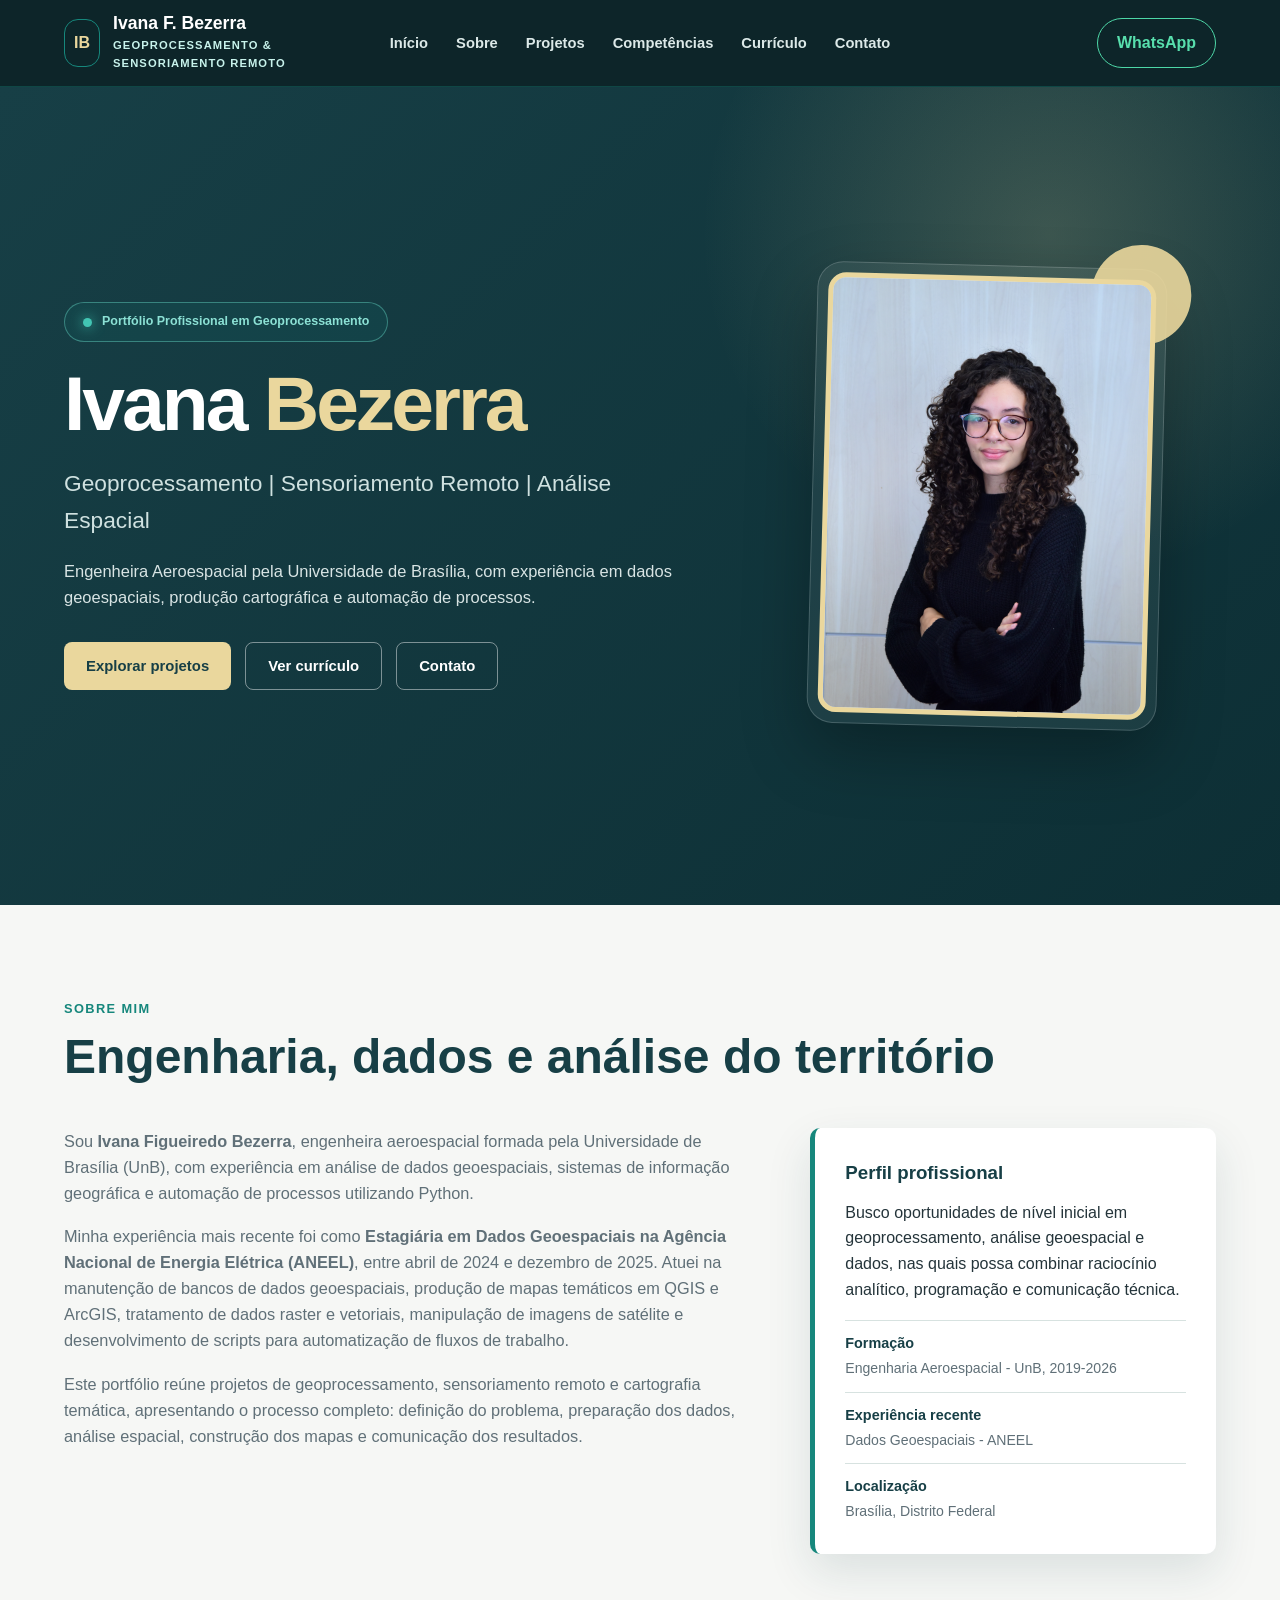
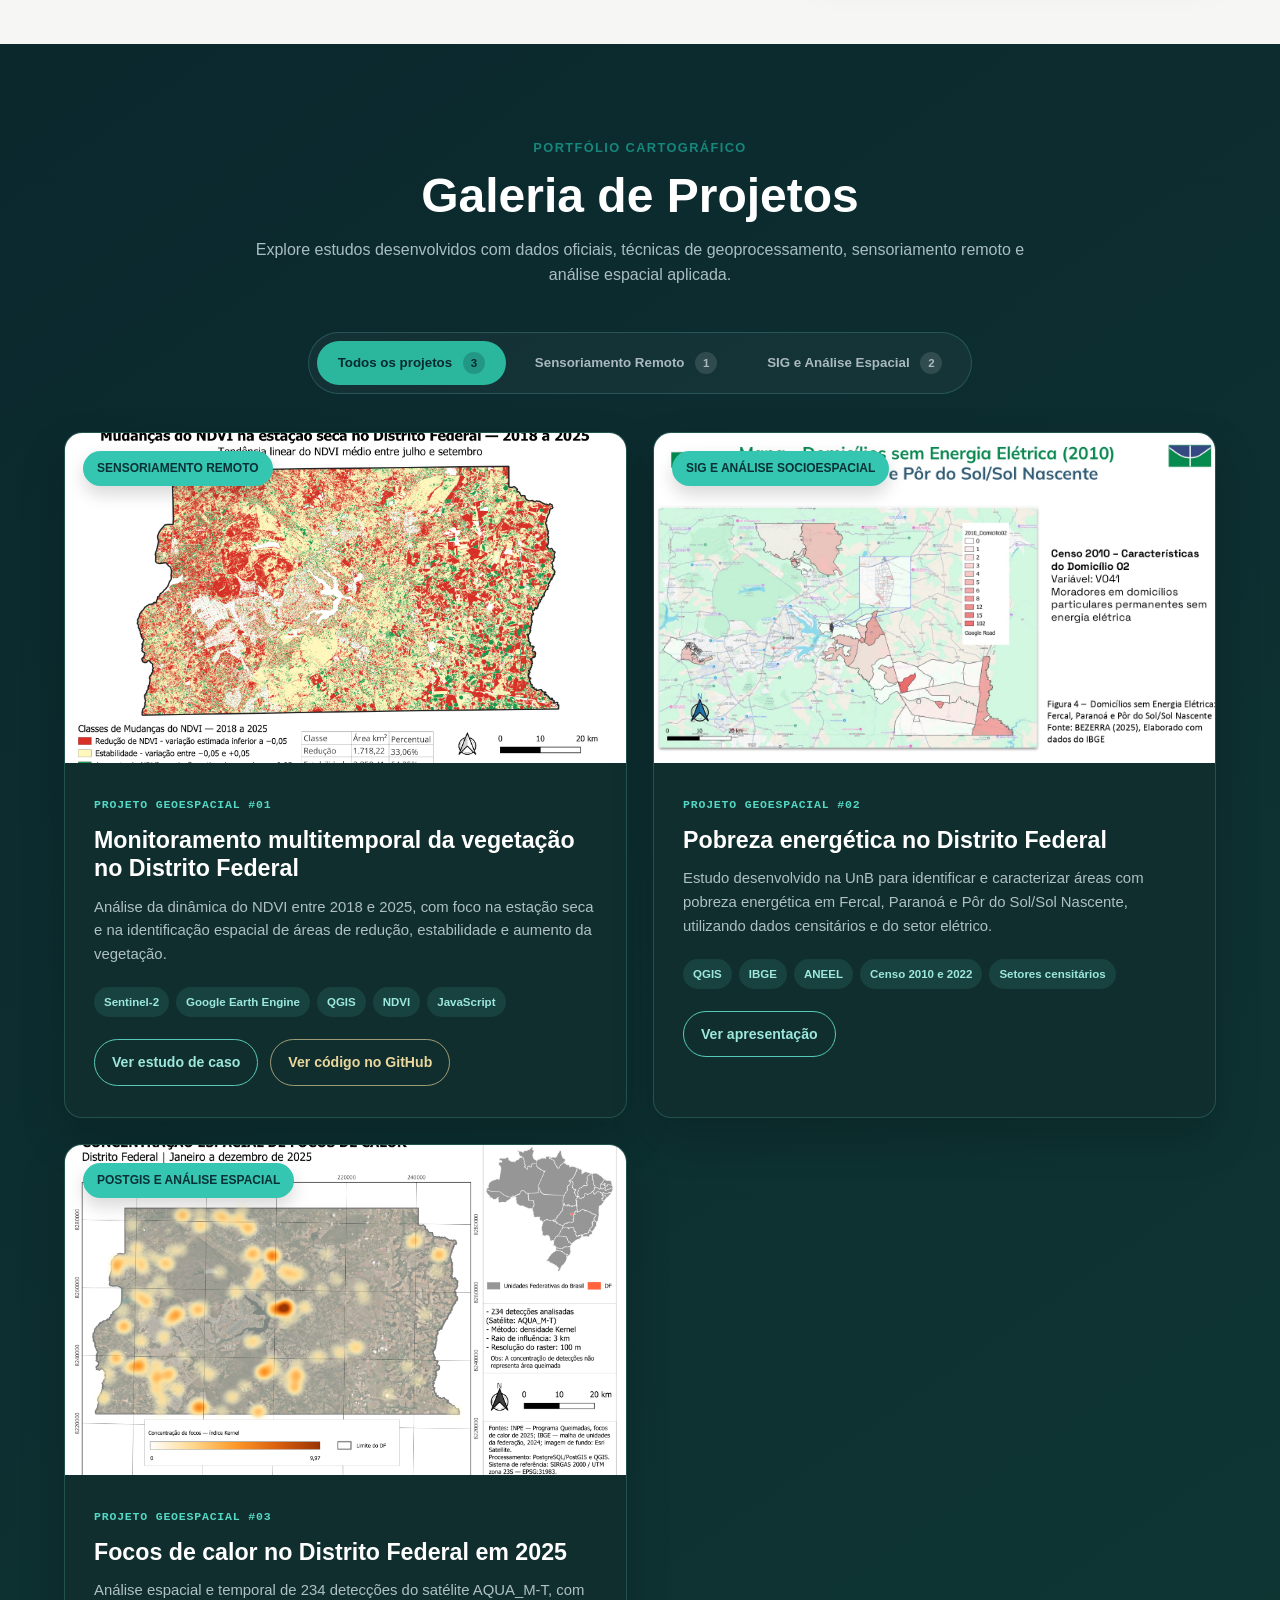
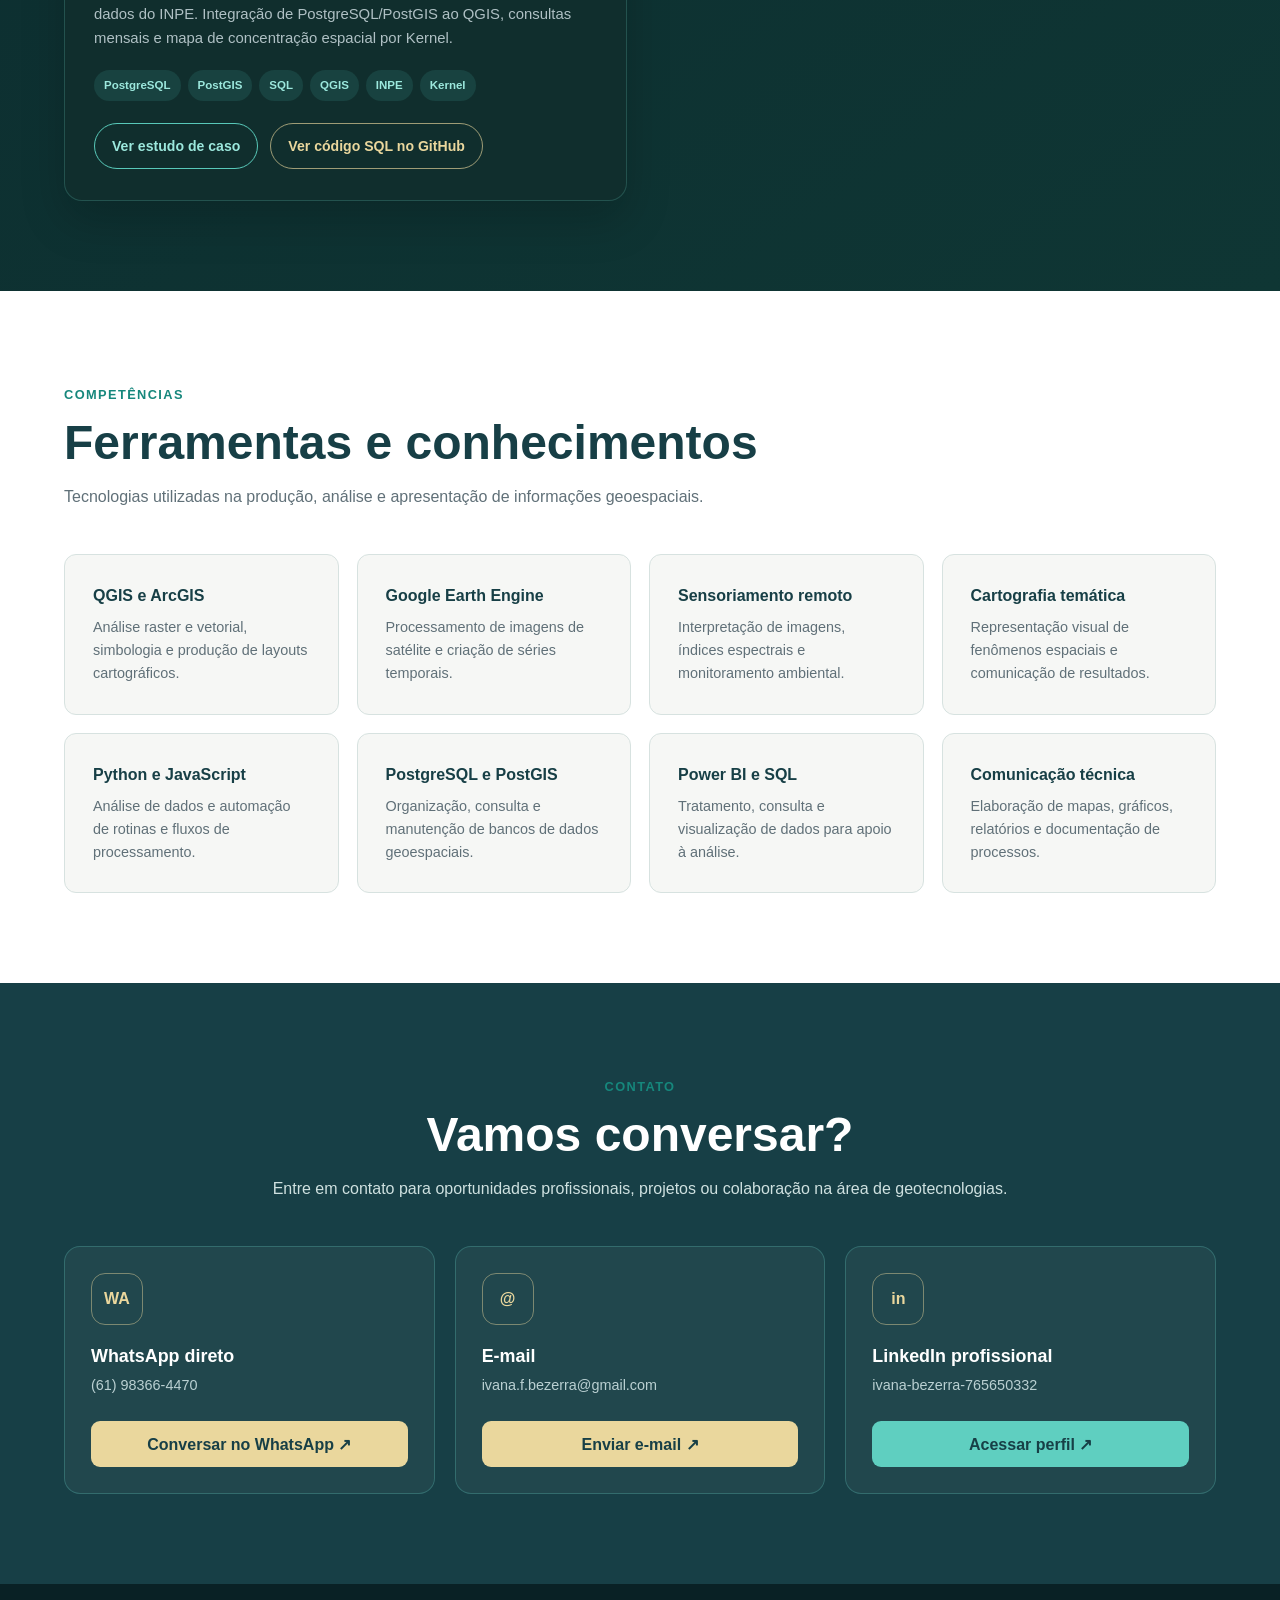
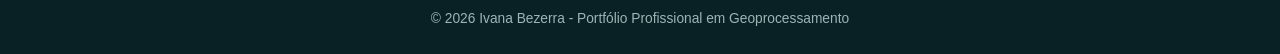
==== index.html @ 88eb93c3 "Add files via upload" ====
<!DOCTYPE html>
<html lang="pt-BR">
<head>
  <meta charset="UTF-8"><meta name="viewport" content="width=device-width, initial-scale=1.0">
  <title>Ivana Bezerra | Portfólio Profissional</title>
  <meta name="description" content="Portfólio profissional de Ivana Bezerra em geoprocessamento, sensoriamento remoto, cartografia temática e análise espacial.">
  <style>
    :root{--navy:#173f46;--dark:#0d2f35;--teal:#16877c;--mint:#dcefed;--sand:#ead79d;--bg:#f6f7f5;--white:#fff;--text:#24343a;--muted:#607078;--border:#d7e2e0;--shadow:0 18px 45px rgba(23,63,70,.12)}
    *{box-sizing:border-box;margin:0;padding:0}html{scroll-behavior:smooth}body{font-family:Arial,Helvetica,sans-serif;background:var(--bg);color:var(--text);line-height:1.6;overflow-x:hidden}a{color:inherit;text-decoration:none}.container{width:min(1180px,90%);margin:auto}
    header{position:sticky;top:0;z-index:1000;background:rgba(9,33,37,.98);border-bottom:1px solid rgba(22,135,124,.35)}nav{min-height:86px;display:grid;grid-template-columns:1fr auto 1fr;align-items:center;gap:28px}.brand{display:flex;align-items:center;gap:13px;color:#fff}.brand-mark{width:48px;height:48px;display:grid;place-content:center;border:1px solid var(--teal);border-radius:14px;color:var(--sand);font-weight:900}.brand strong{display:block;font-size:1.1rem;line-height:1.15}.brand small{display:block;margin-top:4px;color:#c8f3ec;font-size:.7rem;font-weight:800;letter-spacing:1.1px;text-transform:uppercase}.menu{display:flex;align-items:center;gap:28px;list-style:none;color:#dce9e8}.menu a{font-size:.92rem;font-weight:700}.menu a:hover{color:var(--sand)}.whatsapp-top{justify-self:end;display:inline-flex;align-items:center;gap:9px;padding:11px 19px;border:1px solid #4dd7a7;border-radius:999px;color:#58dfad;font-weight:800}.whatsapp-top:hover{background:#4dd7a7;color:#092125}
    .hero{min-height:650px;display:flex;align-items:center;background:radial-gradient(circle at 82% 18%,rgba(234,215,157,.2),transparent 28%),linear-gradient(135deg,var(--navy),var(--dark));color:#fff}.hero-grid{display:grid;grid-template-columns:1.15fr .85fr;align-items:center;gap:75px;padding:88px 0}.tag{display:inline-flex;align-items:center;gap:10px;margin-bottom:22px;padding:9px 18px;border:1px solid rgba(101,208,194,.45);border-radius:999px;background:rgba(22,135,124,.12);color:#8ce1d5;font-size:.78rem;font-weight:800}.tag:before{content:"";width:9px;height:9px;border-radius:50%;background:#42c5b3;box-shadow:0 0 13px #42c5b3}.hero h1{font-size:clamp(3rem,6vw,5.6rem);line-height:1.02;letter-spacing:-3px}.hero h1 span{color:var(--sand)}.hero h2{margin-top:23px;color:#cfe1e0;font-size:clamp(1.1rem,2vw,1.42rem);font-weight:400}.hero p{max-width:680px;margin-top:20px;color:#d8e4e4;font-size:1.03rem}.buttons{display:flex;flex-wrap:wrap;gap:14px;margin-top:31px}.button{display:inline-flex;align-items:center;justify-content:center;min-height:48px;padding:0 22px;border:0;border-radius:8px;background:var(--sand);color:var(--navy);font:800 .93rem Arial;cursor:pointer;transition:.2s}.button:hover{transform:translateY(-2px)}.button-outline{border:1px solid rgba(255,255,255,.45);background:transparent;color:#fff}.profile-wrap{position:relative;width:min(350px,100%);margin:auto;padding:10px;border:1px solid rgba(255,255,255,.18);border-radius:26px;background:rgba(255,255,255,.06);box-shadow:0 28px 65px rgba(0,0,0,.28);transform:rotate(1.5deg)}.profile-wrap:before{position:absolute;content:"";width:100px;height:100px;right:-25px;top:-25px;border-radius:50%;background:var(--sand);opacity:.9;z-index:-1}.profile-photo{display:block;width:100%;height:440px;object-fit:cover;object-position:center 30%;border:5px solid var(--sand);border-radius:18px;background:#dbe5e8}
    section{padding:90px 0}.section-head{margin-bottom:44px}.section-head>span{color:var(--teal);font-size:.8rem;font-weight:800;letter-spacing:1.4px;text-transform:uppercase}.section-head h2{margin-top:8px;color:var(--navy);font-size:clamp(2rem,4vw,3rem);line-height:1.15}.section-head p{max-width:780px;margin-top:14px;color:var(--muted)}.center{text-align:center}.center p{margin:14px auto 0}.about-grid{display:grid;grid-template-columns:1.25fr .75fr;gap:70px;align-items:start}.about-copy p{margin-bottom:17px;color:var(--muted);font-size:1.02rem}.highlight{padding:30px;border-left:5px solid var(--teal);border-radius:10px;background:#fff;box-shadow:var(--shadow)}.highlight h3{margin-bottom:12px;color:var(--navy)}.facts{margin-top:18px;display:grid;gap:11px}.fact{padding-top:11px;border-top:1px solid var(--border)}.fact strong{display:block;color:var(--navy);font-size:.9rem}.fact span{color:var(--muted);font-size:.88rem}
    .projects{background:linear-gradient(145deg,#0b282d,#0f3634);color:#fff}.projects .section-head h2{color:#fff}.projects .section-head p{color:#aabec2}.filters{display:flex;justify-content:center;flex-wrap:wrap;gap:8px;width:max-content;max-width:100%;margin:0 auto 38px;padding:8px;border:1px solid rgba(101,208,194,.22);border-radius:999px;background:rgba(255,255,255,.035)}.filter{padding:11px 21px;border:0;border-radius:999px;background:transparent;color:#aab9bf;font-weight:800;cursor:pointer}.filter span{display:inline-grid;place-content:center;min-width:22px;height:22px;margin-left:7px;border-radius:50%;background:rgba(255,255,255,.12);font-size:.72rem}.filter.active,.filter:hover{background:#2bb79e;color:#072a2e}.filter.active span{background:rgba(7,42,46,.22)}.gallery{display:grid;grid-template-columns:repeat(2,1fr);gap:26px}.project-card{overflow:hidden;border:1px solid rgba(101,208,194,.22);border-radius:18px;background:#102e2d;box-shadow:0 20px 45px rgba(0,0,0,.18);transition:.25s}.project-card:hover{transform:translateY(-6px);border-color:#58c9b9}.project-card.hidden{display:none}.project-image{position:relative;height:330px;display:flex;align-items:center;justify-content:center;overflow:hidden;background:#d8e9e4}.project-image img{width:100%;height:100%;display:block;object-fit:cover;object-position:center;transition:transform .4s ease}.project-card:hover .project-image img{transform:scale(1.03)}.category-badge{position:absolute;top:18px;left:18px;z-index:2;padding:8px 14px;border-radius:999px;background:#34c6b0;color:#083037;font-size:.75rem;font-weight:900;text-transform:uppercase;box-shadow:0 8px 18px rgba(0,0,0,.16)}.project-body{padding:27px 29px 31px}.project-label{color:#54d7c4;font:800 .72rem monospace;letter-spacing:.8px;text-transform:uppercase}.project-card h3{margin:10px 0 13px;color:#fff;font-size:1.45rem;line-height:1.23}.project-card p{color:#afc0c4;font-size:.93rem}.tech{display:flex;flex-wrap:wrap;gap:7px;margin:20px 0}.tech span{padding:6px 10px;border-radius:999px;background:rgba(85,211,192,.12);color:#9ce8dd;font-size:.72rem;font-weight:700}.project-actions{display:flex;flex-wrap:wrap;align-items:center;gap:12px;margin-top:22px}.project-button{display:inline-flex;align-items:center;justify-content:center;padding:11px 17px;border:1px solid #58c9b9;border-radius:999px;color:#9ce8dd;font-size:.88rem;font-weight:800;transition:.25s ease}.project-button:hover{color:#072a2e;background:#58c9b9;transform:translateY(-2px)}.project-button-secondary{color:var(--sand);border-color:rgba(234,215,157,.65)}.project-button-secondary:hover{color:#102e2d;background:var(--sand);border-color:var(--sand)}
    .skills{background:#fff}.skills-grid{display:grid;grid-template-columns:repeat(4,1fr);gap:18px}.skill{min-height:145px;padding:28px;border:1px solid var(--border);border-radius:12px;background:var(--bg);transition:.2s}.skill:hover{transform:translateY(-4px);border-color:#aad1cc;box-shadow:0 12px 25px rgba(23,63,70,.08)}.skill h3{margin-bottom:8px;color:var(--navy);font-size:1rem}.skill p{color:var(--muted);font-size:.9rem}
    .contact{background:var(--navy);color:#fff}.contact .section-head h2{color:#fff}.contact .section-head p{color:#cfe1e0}.contact-grid{display:grid;grid-template-columns:repeat(3,1fr);gap:20px}.contact-card{display:flex;flex-direction:column;min-height:235px;padding:26px;border:1px solid rgba(101,208,194,.27);border-radius:16px;background:rgba(255,255,255,.045)}.contact-icon{width:52px;height:52px;display:grid;place-content:center;margin-bottom:17px;border:1px solid rgba(234,215,157,.45);border-radius:14px;color:var(--sand);font-weight:900}.contact-card h3{font-size:1.12rem}.contact-value{margin:4px 0 24px;color:#bad0d2;font-size:.9rem;overflow-wrap:anywhere}.contact-button{margin-top:auto;display:flex;justify-content:center;align-items:center;min-height:46px;padding:0 15px;border-radius:9px;background:var(--sand);color:var(--navy);font-weight:800}.contact-button.linkedin{background:#5fcfc0}.contact-button:hover{filter:brightness(1.07)}footer{padding:24px 0;background:#092125;color:#9db4b6;text-align:center;font-size:.86rem}
    @media(max-width:950px){nav{grid-template-columns:1fr auto}.menu{display:none}.gallery,.contact-grid{grid-template-columns:1fr 1fr}.skills-grid{grid-template-columns:repeat(2,1fr)}}@media(max-width:800px){.hero-grid,.about-grid{grid-template-columns:1fr}.hero-grid{gap:45px}.profile-wrap{width:min(300px,82%)}.profile-photo{height:370px}.filters{width:100%;border-radius:18px}.gallery{grid-template-columns:1fr}.project-image{height:300px}}@media(max-width:560px){nav{min-height:76px}.brand-mark{display:none}.brand small{font-size:.62rem}.whatsapp-top{padding:9px 13px;font-size:.82rem}.hero h1{letter-spacing:-1.5px}.contact-grid,.skills-grid{grid-template-columns:1fr}.filters{align-items:stretch}.filter{width:100%}section{padding:70px 0}.project-image{height:240px}}
  </style>
</head>
<body>
  <header><nav class="container"><a class="brand" href="#inicio"><span class="brand-mark">IB</span><span><strong>Ivana F. Bezerra</strong><small>Geoprocessamento & Sensoriamento Remoto</small></span></a><ul class="menu"><li><a href="#inicio">Início</a></li><li><a href="#sobre">Sobre</a></li><li><a href="#projetos">Projetos</a></li><li><a href="#competencias">Competências</a></li><li><a href="curriculo-ivana-bezerra.pdf" target="_blank">Currículo</a></li><li><a href="#contato">Contato</a></li></ul><a class="whatsapp-top" href="https://wa.me/5561983664470" target="_blank" rel="noopener noreferrer">WhatsApp</a></nav></header>
  <main>
    <section class="hero" id="inicio"><div class="container hero-grid"><div><span class="tag">Portfólio Profissional em Geoprocessamento</span><h1>Ivana <span>Bezerra</span></h1><h2>Geoprocessamento | Sensoriamento Remoto | Análise Espacial</h2><p>Engenheira Aeroespacial pela Universidade de Brasília, com experiência em dados geoespaciais, produção cartográfica e automação de processos.</p><div class="buttons"><a class="button" href="#projetos">Explorar projetos</a><a class="button button-outline" href="curriculo-ivana-bezerra.pdf" target="_blank" rel="noopener noreferrer">Ver currículo</a><a class="button button-outline" href="#contato">Contato</a></div></div><div class="profile-wrap"><img class="profile-photo" src="foto-ivana.JPG" alt="Fotografia profissional de Ivana Bezerra"></div></div></section>
    <section id="sobre"><div class="container"><div class="section-head"><span>Sobre mim</span><h2>Engenharia, dados e análise do território</h2></div><div class="about-grid"><div class="about-copy"><p>Sou <strong>Ivana Figueiredo Bezerra</strong>, engenheira aeroespacial formada pela Universidade de Brasília (UnB), com experiência em análise de dados geoespaciais, sistemas de informação geográfica e automação de processos utilizando Python.</p><p>Minha experiência mais recente foi como <strong>Estagiária em Dados Geoespaciais na Agência Nacional de Energia Elétrica (ANEEL)</strong>, entre abril de 2024 e dezembro de 2025. Atuei na manutenção de bancos de dados geoespaciais, produção de mapas temáticos em QGIS e ArcGIS, tratamento de dados raster e vetoriais, manipulação de imagens de satélite e desenvolvimento de scripts para automatização de fluxos de trabalho.</p><p>Este portfólio reúne projetos de geoprocessamento, sensoriamento remoto e cartografia temática, apresentando o processo completo: definição do problema, preparação dos dados, análise espacial, construção dos mapas e comunicação dos resultados.</p></div><aside class="highlight"><h3>Perfil profissional</h3><p>Busco oportunidades de nível inicial em geoprocessamento, análise geoespacial e dados, nas quais possa combinar raciocínio analítico, programação e comunicação técnica.</p><div class="facts"><div class="fact"><strong>Formação</strong><span>Engenharia Aeroespacial - UnB, 2019-2026</span></div><div class="fact"><strong>Experiência recente</strong><span>Dados Geoespaciais - ANEEL</span></div><div class="fact"><strong>Localização</strong><span>Brasília, Distrito Federal</span></div></div></aside></div></div></section>
    <section class="projects" id="projetos"><div class="container"><div class="section-head center"><span>Portfólio cartográfico</span><h2>Galeria de Projetos</h2><p>Explore estudos desenvolvidos com dados oficiais, técnicas de geoprocessamento, sensoriamento remoto e análise espacial aplicada.</p></div><div class="filters" role="tablist" aria-label="Filtrar projetos por categoria"><button class="filter active" type="button" data-filter="todos">Todos os projetos <span>3</span></button><button class="filter" type="button" data-filter="sensoriamento">Sensoriamento Remoto <span>1</span></button><button class="filter" type="button" data-filter="sig">SIG e Análise Espacial <span>2</span></button></div><div class="gallery" id="projectGallery">
      <article class="project-card" data-category="sensoriamento"><div class="project-image"><span class="category-badge">Sensoriamento remoto</span><img src="capa-projeto-ndvi.png" alt="Mapa de mudanças do NDVI no Distrito Federal entre 2018 e 2025"></div><div class="project-body"><span class="project-label">Projeto geoespacial #01</span><h3>Monitoramento multitemporal da vegetação no Distrito Federal</h3><p>Análise da dinâmica do NDVI entre 2018 e 2025, com foco na estação seca e na identificação espacial de áreas de redução, estabilidade e aumento da vegetação.</p><div class="tech"><span>Sentinel-2</span><span>Google Earth Engine</span><span>QGIS</span><span>NDVI</span><span>JavaScript</span></div><div class="project-actions"><a class="project-button" href="estudo-ndvi-distrito-federal.pdf" target="_blank" rel="noopener noreferrer">Ver estudo de caso</a><a class="project-button project-button-secondary" href="https://github.com/ivanafbezerra-afk/monitoramento-ndvi-distrito-federal" target="_blank" rel="noopener noreferrer">Ver código no GitHub</a></div></div></article>
      <article class="project-card" data-category="sig"><div class="project-image"><span class="category-badge">SIG e análise socioespacial</span><img src="capa-pobreza-energetica.png" alt="Mapa do estudo de pobreza energética no Distrito Federal"></div><div class="project-body"><span class="project-label">Projeto geoespacial #02</span><h3>Pobreza energética no Distrito Federal</h3><p>Estudo desenvolvido na UnB para identificar e caracterizar áreas com pobreza energética em Fercal, Paranoá e Pôr do Sol/Sol Nascente, utilizando dados censitários e do setor elétrico.</p><div class="tech"><span>QGIS</span><span>IBGE</span><span>ANEEL</span><span>Censo 2010 e 2022</span><span>Setores censitários</span></div><div class="project-actions"><a class="project-button" href="estudo-pobreza-energetica.pdf" target="_blank" rel="noopener noreferrer">Ver apresentação</a></div></div></article>
      <article class="project-card" data-category="sig"><div class="project-image"><span class="category-badge">PostGIS e análise espacial</span><img src="capa-projeto-queimadas.png" alt="Mapa de concentração espacial dos focos de calor no Distrito Federal em 2025" loading="lazy"></div><div class="project-body"><span class="project-label">Projeto geoespacial #03</span><h3>Focos de calor no Distrito Federal em 2025</h3><p>Análise espacial e temporal de 234 detecções do satélite AQUA_M-T, com dados do INPE. Integração de PostgreSQL/PostGIS ao QGIS, consultas mensais e mapa de concentração espacial por Kernel.</p><div class="tech"><span>PostgreSQL</span><span>PostGIS</span><span>SQL</span><span>QGIS</span><span>INPE</span><span>Kernel</span></div><div class="project-actions"><a class="project-button" href="estudo-queimadas-distrito-federal.pdf" target="_blank" rel="noopener noreferrer">Ver estudo de caso</a><a class="project-button project-button-secondary" href="https://github.com/ivanafbezerra-afk/estudo-areas-queimadas-df-2025/blob/HEAD/scripts_queimadas_df_2025.sql" target="_blank" rel="noopener noreferrer">Ver código SQL no GitHub</a></div></div></article>
    </div></div></section>
    <section class="skills" id="competencias"><div class="container"><div class="section-head"><span>Competências</span><h2>Ferramentas e conhecimentos</h2><p>Tecnologias utilizadas na produção, análise e apresentação de informações geoespaciais.</p></div><div class="skills-grid"><article class="skill"><h3>QGIS e ArcGIS</h3><p>Análise raster e vetorial, simbologia e produção de layouts cartográficos.</p></article><article class="skill"><h3>Google Earth Engine</h3><p>Processamento de imagens de satélite e criação de séries temporais.</p></article><article class="skill"><h3>Sensoriamento remoto</h3><p>Interpretação de imagens, índices espectrais e monitoramento ambiental.</p></article><article class="skill"><h3>Cartografia temática</h3><p>Representação visual de fenômenos espaciais e comunicação de resultados.</p></article><article class="skill"><h3>Python e JavaScript</h3><p>Análise de dados e automação de rotinas e fluxos de processamento.</p></article><article class="skill"><h3>PostgreSQL e PostGIS</h3><p>Organização, consulta e manutenção de bancos de dados geoespaciais.</p></article><article class="skill"><h3>Power BI e SQL</h3><p>Tratamento, consulta e visualização de dados para apoio à análise.</p></article><article class="skill"><h3>Comunicação técnica</h3><p>Elaboração de mapas, gráficos, relatórios e documentação de processos.</p></article></div></div></section>
    <section class="contact" id="contato"><div class="container"><div class="section-head center"><span>Contato</span><h2>Vamos conversar?</h2><p>Entre em contato para oportunidades profissionais, projetos ou colaboração na área de geotecnologias.</p></div><div class="contact-grid"><article class="contact-card"><span class="contact-icon">WA</span><h3>WhatsApp direto</h3><p class="contact-value">(61) 98366-4470</p><a class="contact-button" href="https://wa.me/5561983664470" target="_blank" rel="noopener noreferrer">Conversar no WhatsApp ↗</a></article><article class="contact-card"><span class="contact-icon">@</span><h3>E-mail</h3><p class="contact-value">ivana.f.bezerra@gmail.com</p><a class="contact-button" href="mailto:ivana.f.bezerra@gmail.com">Enviar e-mail ↗</a></article><article class="contact-card"><span class="contact-icon">in</span><h3>LinkedIn profissional</h3><p class="contact-value">ivana-bezerra-765650332</p><a class="contact-button linkedin" href="https://www.linkedin.com/in/ivana-bezerra-765650332" target="_blank" rel="noopener noreferrer">Acessar perfil ↗</a></article></div></div></section>
  </main>
  <footer><div class="container">© 2026 Ivana Bezerra - Portfólio Profissional em Geoprocessamento</div></footer>
  <script>const filters=[...document.querySelectorAll('.filter')];const cards=[...document.querySelectorAll('.project-card')];filters.forEach(button=>button.addEventListener('click',()=>{const selected=button.dataset.filter;filters.forEach(item=>item.classList.toggle('active',item===button));cards.forEach(card=>card.classList.toggle('hidden',selected!=='todos'&&card.dataset.category!==selected));}));</script>
</body>
</html>
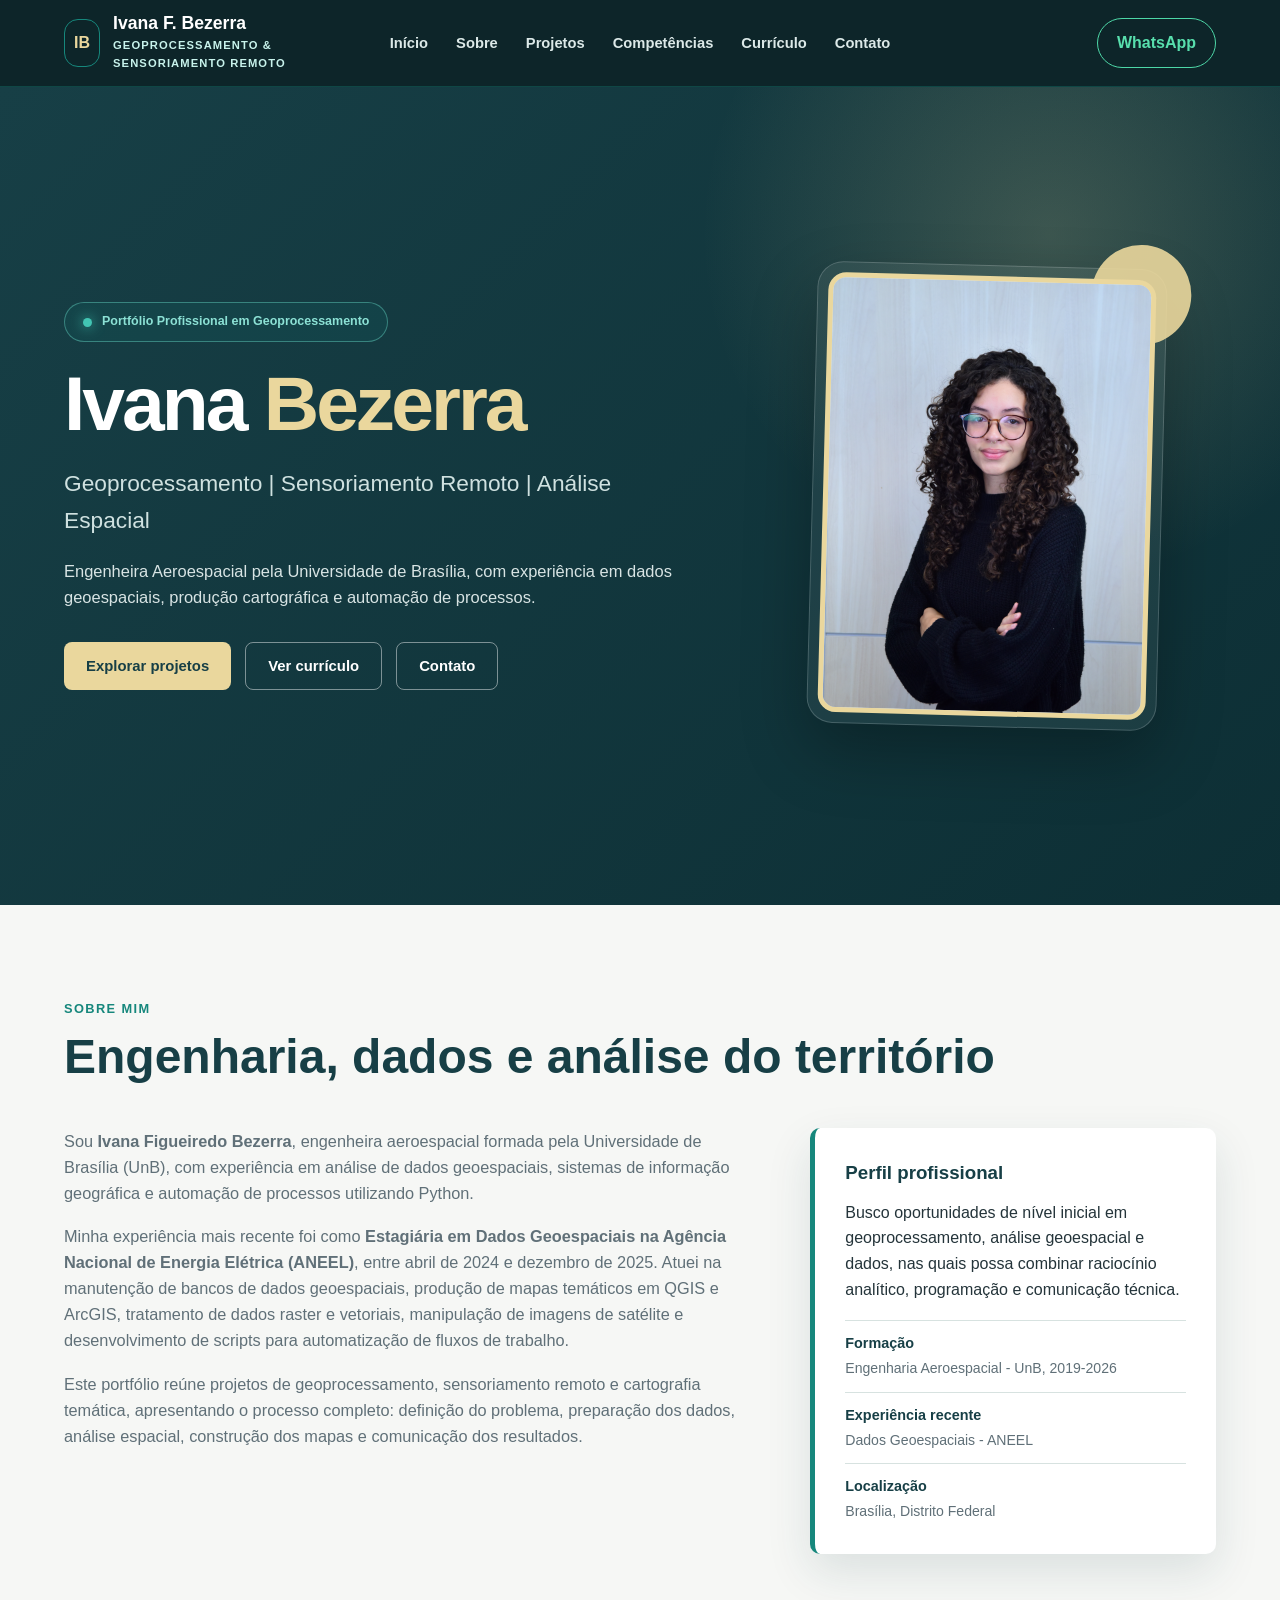
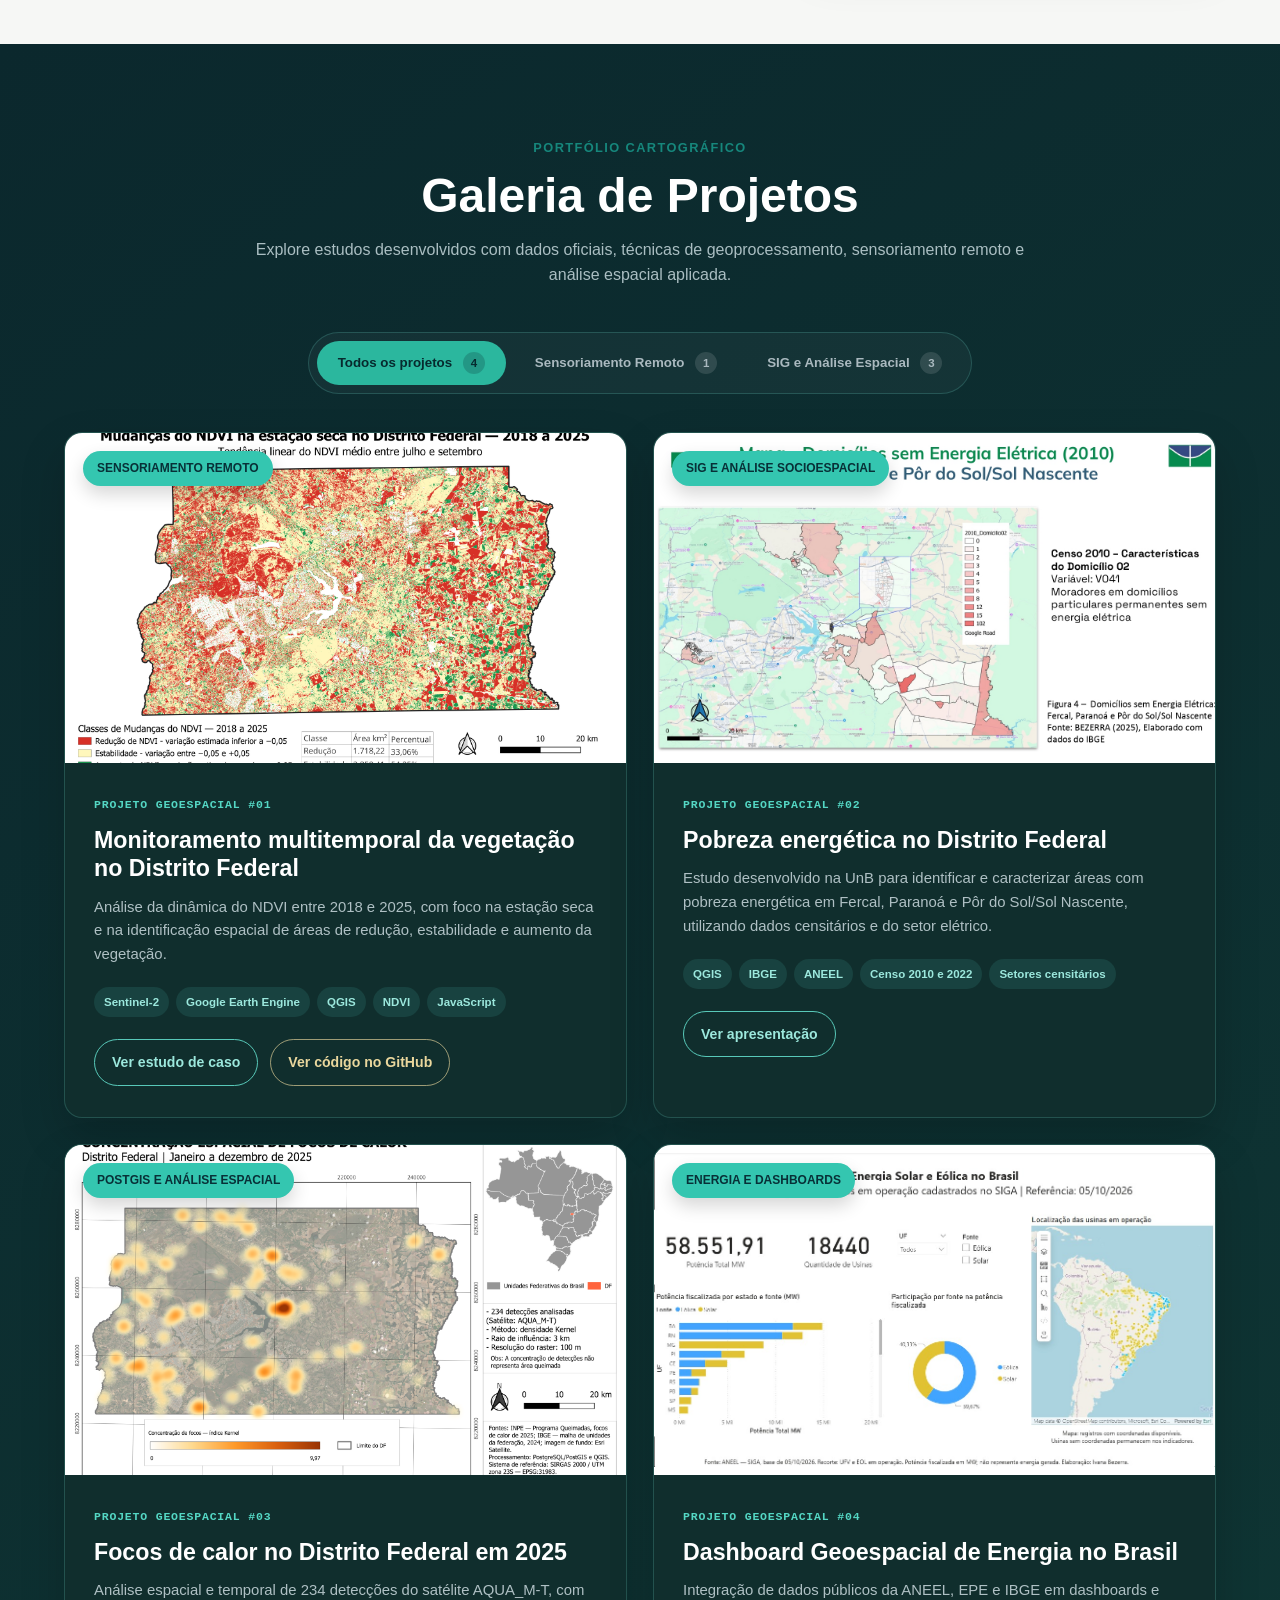
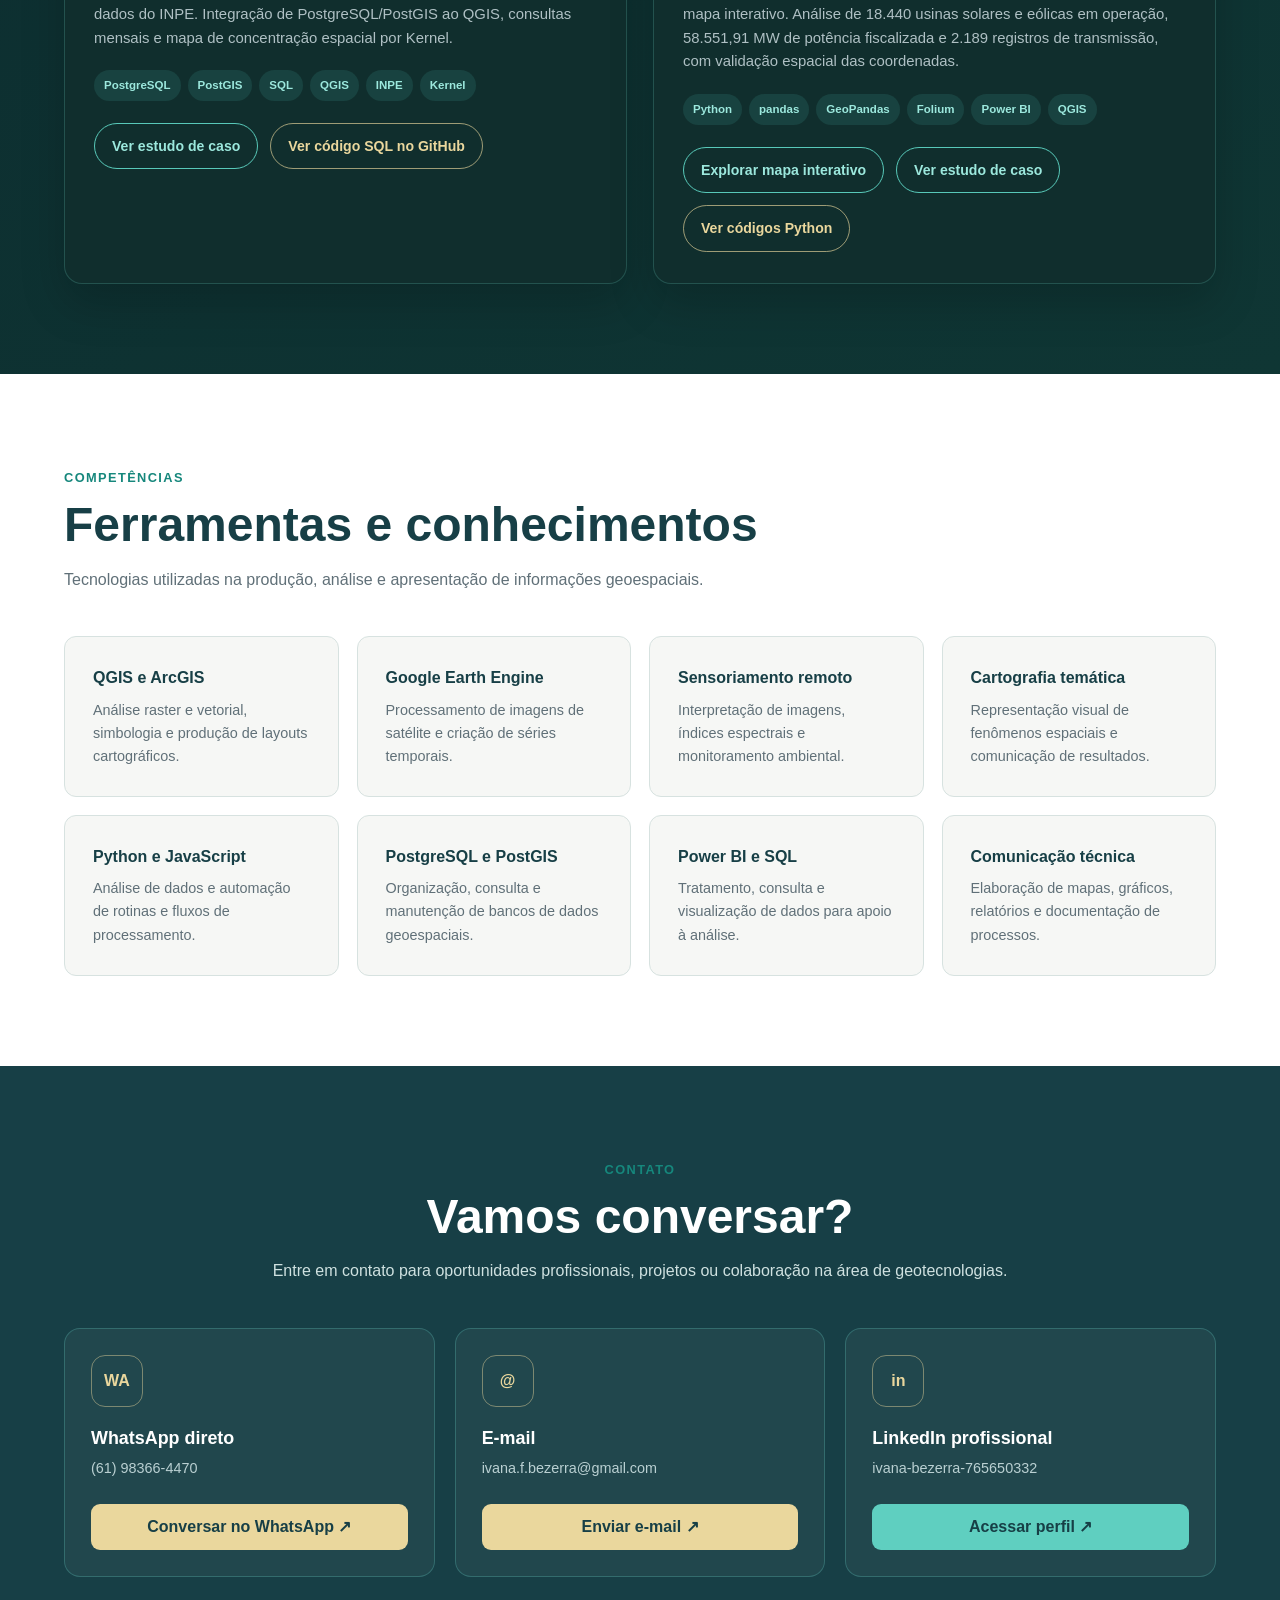
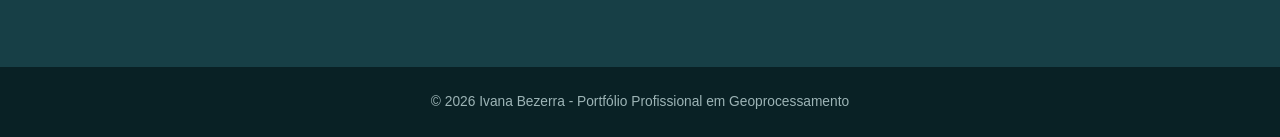
==== commit 2f4243d0: "Add files via upload" ====
--- a/index.html
+++ b/index.html
@@ -21,10 +21,11 @@
   <main>
     <section class="hero" id="inicio"><div class="container hero-grid"><div><span class="tag">Portfólio Profissional em Geoprocessamento</span><h1>Ivana <span>Bezerra</span></h1><h2>Geoprocessamento | Sensoriamento Remoto | Análise Espacial</h2><p>Engenheira Aeroespacial pela Universidade de Brasília, com experiência em dados geoespaciais, produção cartográfica e automação de processos.</p><div class="buttons"><a class="button" href="#projetos">Explorar projetos</a><a class="button button-outline" href="curriculo-ivana-bezerra.pdf" target="_blank" rel="noopener noreferrer">Ver currículo</a><a class="button button-outline" href="#contato">Contato</a></div></div><div class="profile-wrap"><img class="profile-photo" src="foto-ivana.JPG" alt="Fotografia profissional de Ivana Bezerra"></div></div></section>
     <section id="sobre"><div class="container"><div class="section-head"><span>Sobre mim</span><h2>Engenharia, dados e análise do território</h2></div><div class="about-grid"><div class="about-copy"><p>Sou <strong>Ivana Figueiredo Bezerra</strong>, engenheira aeroespacial formada pela Universidade de Brasília (UnB), com experiência em análise de dados geoespaciais, sistemas de informação geográfica e automação de processos utilizando Python.</p><p>Minha experiência mais recente foi como <strong>Estagiária em Dados Geoespaciais na Agência Nacional de Energia Elétrica (ANEEL)</strong>, entre abril de 2024 e dezembro de 2025. Atuei na manutenção de bancos de dados geoespaciais, produção de mapas temáticos em QGIS e ArcGIS, tratamento de dados raster e vetoriais, manipulação de imagens de satélite e desenvolvimento de scripts para automatização de fluxos de trabalho.</p><p>Este portfólio reúne projetos de geoprocessamento, sensoriamento remoto e cartografia temática, apresentando o processo completo: definição do problema, preparação dos dados, análise espacial, construção dos mapas e comunicação dos resultados.</p></div><aside class="highlight"><h3>Perfil profissional</h3><p>Busco oportunidades de nível inicial em geoprocessamento, análise geoespacial e dados, nas quais possa combinar raciocínio analítico, programação e comunicação técnica.</p><div class="facts"><div class="fact"><strong>Formação</strong><span>Engenharia Aeroespacial - UnB, 2019-2026</span></div><div class="fact"><strong>Experiência recente</strong><span>Dados Geoespaciais - ANEEL</span></div><div class="fact"><strong>Localização</strong><span>Brasília, Distrito Federal</span></div></div></aside></div></div></section>
-    <section class="projects" id="projetos"><div class="container"><div class="section-head center"><span>Portfólio cartográfico</span><h2>Galeria de Projetos</h2><p>Explore estudos desenvolvidos com dados oficiais, técnicas de geoprocessamento, sensoriamento remoto e análise espacial aplicada.</p></div><div class="filters" role="tablist" aria-label="Filtrar projetos por categoria"><button class="filter active" type="button" data-filter="todos">Todos os projetos <span>3</span></button><button class="filter" type="button" data-filter="sensoriamento">Sensoriamento Remoto <span>1</span></button><button class="filter" type="button" data-filter="sig">SIG e Análise Espacial <span>2</span></button></div><div class="gallery" id="projectGallery">
+    <section class="projects" id="projetos"><div class="container"><div class="section-head center"><span>Portfólio cartográfico</span><h2>Galeria de Projetos</h2><p>Explore estudos desenvolvidos com dados oficiais, técnicas de geoprocessamento, sensoriamento remoto e análise espacial aplicada.</p></div><div class="filters" role="tablist" aria-label="Filtrar projetos por categoria"><button class="filter active" type="button" data-filter="todos">Todos os projetos <span>4</span></button><button class="filter" type="button" data-filter="sensoriamento">Sensoriamento Remoto <span>1</span></button><button class="filter" type="button" data-filter="sig">SIG e Análise Espacial <span>3</span></button></div><div class="gallery" id="projectGallery">
       <article class="project-card" data-category="sensoriamento"><div class="project-image"><span class="category-badge">Sensoriamento remoto</span><img src="capa-projeto-ndvi.png" alt="Mapa de mudanças do NDVI no Distrito Federal entre 2018 e 2025"></div><div class="project-body"><span class="project-label">Projeto geoespacial #01</span><h3>Monitoramento multitemporal da vegetação no Distrito Federal</h3><p>Análise da dinâmica do NDVI entre 2018 e 2025, com foco na estação seca e na identificação espacial de áreas de redução, estabilidade e aumento da vegetação.</p><div class="tech"><span>Sentinel-2</span><span>Google Earth Engine</span><span>QGIS</span><span>NDVI</span><span>JavaScript</span></div><div class="project-actions"><a class="project-button" href="estudo-ndvi-distrito-federal.pdf" target="_blank" rel="noopener noreferrer">Ver estudo de caso</a><a class="project-button project-button-secondary" href="https://github.com/ivanafbezerra-afk/monitoramento-ndvi-distrito-federal" target="_blank" rel="noopener noreferrer">Ver código no GitHub</a></div></div></article>
       <article class="project-card" data-category="sig"><div class="project-image"><span class="category-badge">SIG e análise socioespacial</span><img src="capa-pobreza-energetica.png" alt="Mapa do estudo de pobreza energética no Distrito Federal"></div><div class="project-body"><span class="project-label">Projeto geoespacial #02</span><h3>Pobreza energética no Distrito Federal</h3><p>Estudo desenvolvido na UnB para identificar e caracterizar áreas com pobreza energética em Fercal, Paranoá e Pôr do Sol/Sol Nascente, utilizando dados censitários e do setor elétrico.</p><div class="tech"><span>QGIS</span><span>IBGE</span><span>ANEEL</span><span>Censo 2010 e 2022</span><span>Setores censitários</span></div><div class="project-actions"><a class="project-button" href="estudo-pobreza-energetica.pdf" target="_blank" rel="noopener noreferrer">Ver apresentação</a></div></div></article>
       <article class="project-card" data-category="sig"><div class="project-image"><span class="category-badge">PostGIS e análise espacial</span><img src="capa-projeto-queimadas.png" alt="Mapa de concentração espacial dos focos de calor no Distrito Federal em 2025" loading="lazy"></div><div class="project-body"><span class="project-label">Projeto geoespacial #03</span><h3>Focos de calor no Distrito Federal em 2025</h3><p>Análise espacial e temporal de 234 detecções do satélite AQUA_M-T, com dados do INPE. Integração de PostgreSQL/PostGIS ao QGIS, consultas mensais e mapa de concentração espacial por Kernel.</p><div class="tech"><span>PostgreSQL</span><span>PostGIS</span><span>SQL</span><span>QGIS</span><span>INPE</span><span>Kernel</span></div><div class="project-actions"><a class="project-button" href="estudo-queimadas-distrito-federal.pdf" target="_blank" rel="noopener noreferrer">Ver estudo de caso</a><a class="project-button project-button-secondary" href="https://github.com/ivanafbezerra-afk/estudo-areas-queimadas-df-2025/blob/HEAD/scripts_queimadas_df_2025.sql" target="_blank" rel="noopener noreferrer">Ver código SQL no GitHub</a></div></div></article>
+      <article class="project-card" data-category="sig"><div class="project-image" style="background:#fff"><span class="category-badge">Energia e dashboards</span><img src="capa-energia-brasil.png" alt="Dashboard de usinas solares e eólicas no Brasil, com indicadores de potência e mapa" loading="lazy" style="object-fit:contain"></div><div class="project-body"><span class="project-label">Projeto geoespacial #04</span><h3>Dashboard Geoespacial de Energia no Brasil</h3><p>Integração de dados públicos da ANEEL, EPE e IBGE em dashboards e mapa interativo. Análise de 18.440 usinas solares e eólicas em operação, 58.551,91 MW de potência fiscalizada e 2.189 registros de transmissão, com validação espacial das coordenadas.</p><div class="tech"><span>Python</span><span>pandas</span><span>GeoPandas</span><span>Folium</span><span>Power BI</span><span>QGIS</span></div><div class="project-actions"><a class="project-button" href="https://ivanafbezerra-afk.github.io/dashboard-energia-brasil/" target="_blank" rel="noopener noreferrer">Explorar mapa interativo</a><a class="project-button" href="estudo-energia-brasil.pdf" target="_blank" rel="noopener noreferrer">Ver estudo de caso</a><a class="project-button project-button-secondary" href="https://github.com/ivanafbezerra-afk/dashboard-energia-brasil/tree/main/scripts" target="_blank" rel="noopener noreferrer">Ver códigos Python</a></div></div></article>
     </div></div></section>
     <section class="skills" id="competencias"><div class="container"><div class="section-head"><span>Competências</span><h2>Ferramentas e conhecimentos</h2><p>Tecnologias utilizadas na produção, análise e apresentação de informações geoespaciais.</p></div><div class="skills-grid"><article class="skill"><h3>QGIS e ArcGIS</h3><p>Análise raster e vetorial, simbologia e produção de layouts cartográficos.</p></article><article class="skill"><h3>Google Earth Engine</h3><p>Processamento de imagens de satélite e criação de séries temporais.</p></article><article class="skill"><h3>Sensoriamento remoto</h3><p>Interpretação de imagens, índices espectrais e monitoramento ambiental.</p></article><article class="skill"><h3>Cartografia temática</h3><p>Representação visual de fenômenos espaciais e comunicação de resultados.</p></article><article class="skill"><h3>Python e JavaScript</h3><p>Análise de dados e automação de rotinas e fluxos de processamento.</p></article><article class="skill"><h3>PostgreSQL e PostGIS</h3><p>Organização, consulta e manutenção de bancos de dados geoespaciais.</p></article><article class="skill"><h3>Power BI e SQL</h3><p>Tratamento, consulta e visualização de dados para apoio à análise.</p></article><article class="skill"><h3>Comunicação técnica</h3><p>Elaboração de mapas, gráficos, relatórios e documentação de processos.</p></article></div></div></section>
     <section class="contact" id="contato"><div class="container"><div class="section-head center"><span>Contato</span><h2>Vamos conversar?</h2><p>Entre em contato para oportunidades profissionais, projetos ou colaboração na área de geotecnologias.</p></div><div class="contact-grid"><article class="contact-card"><span class="contact-icon">WA</span><h3>WhatsApp direto</h3><p class="contact-value">(61) 98366-4470</p><a class="contact-button" href="https://wa.me/5561983664470" target="_blank" rel="noopener noreferrer">Conversar no WhatsApp ↗</a></article><article class="contact-card"><span class="contact-icon">@</span><h3>E-mail</h3><p class="contact-value">ivana.f.bezerra@gmail.com</p><a class="contact-button" href="mailto:ivana.f.bezerra@gmail.com">Enviar e-mail ↗</a></article><article class="contact-card"><span class="contact-icon">in</span><h3>LinkedIn profissional</h3><p class="contact-value">ivana-bezerra-765650332</p><a class="contact-button linkedin" href="https://www.linkedin.com/in/ivana-bezerra-765650332" target="_blank" rel="noopener noreferrer">Acessar perfil ↗</a></article></div></div></section>
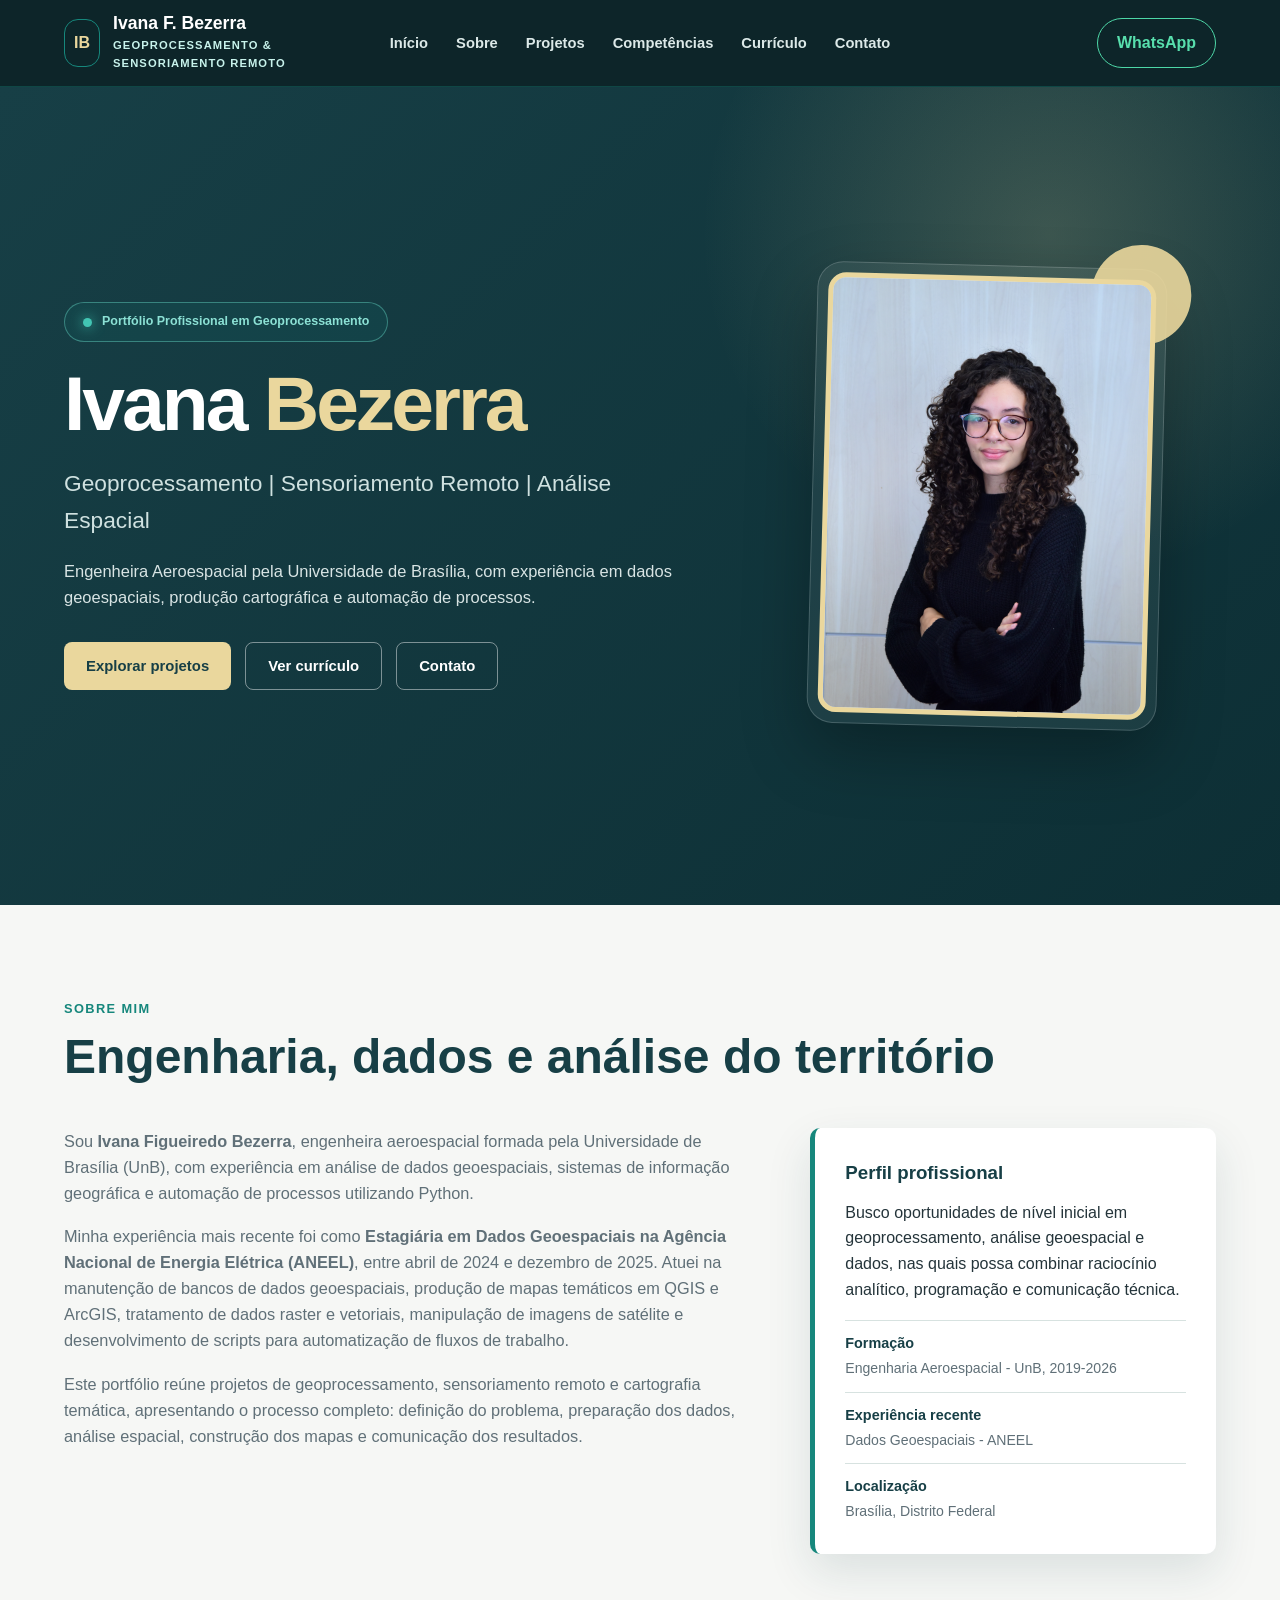
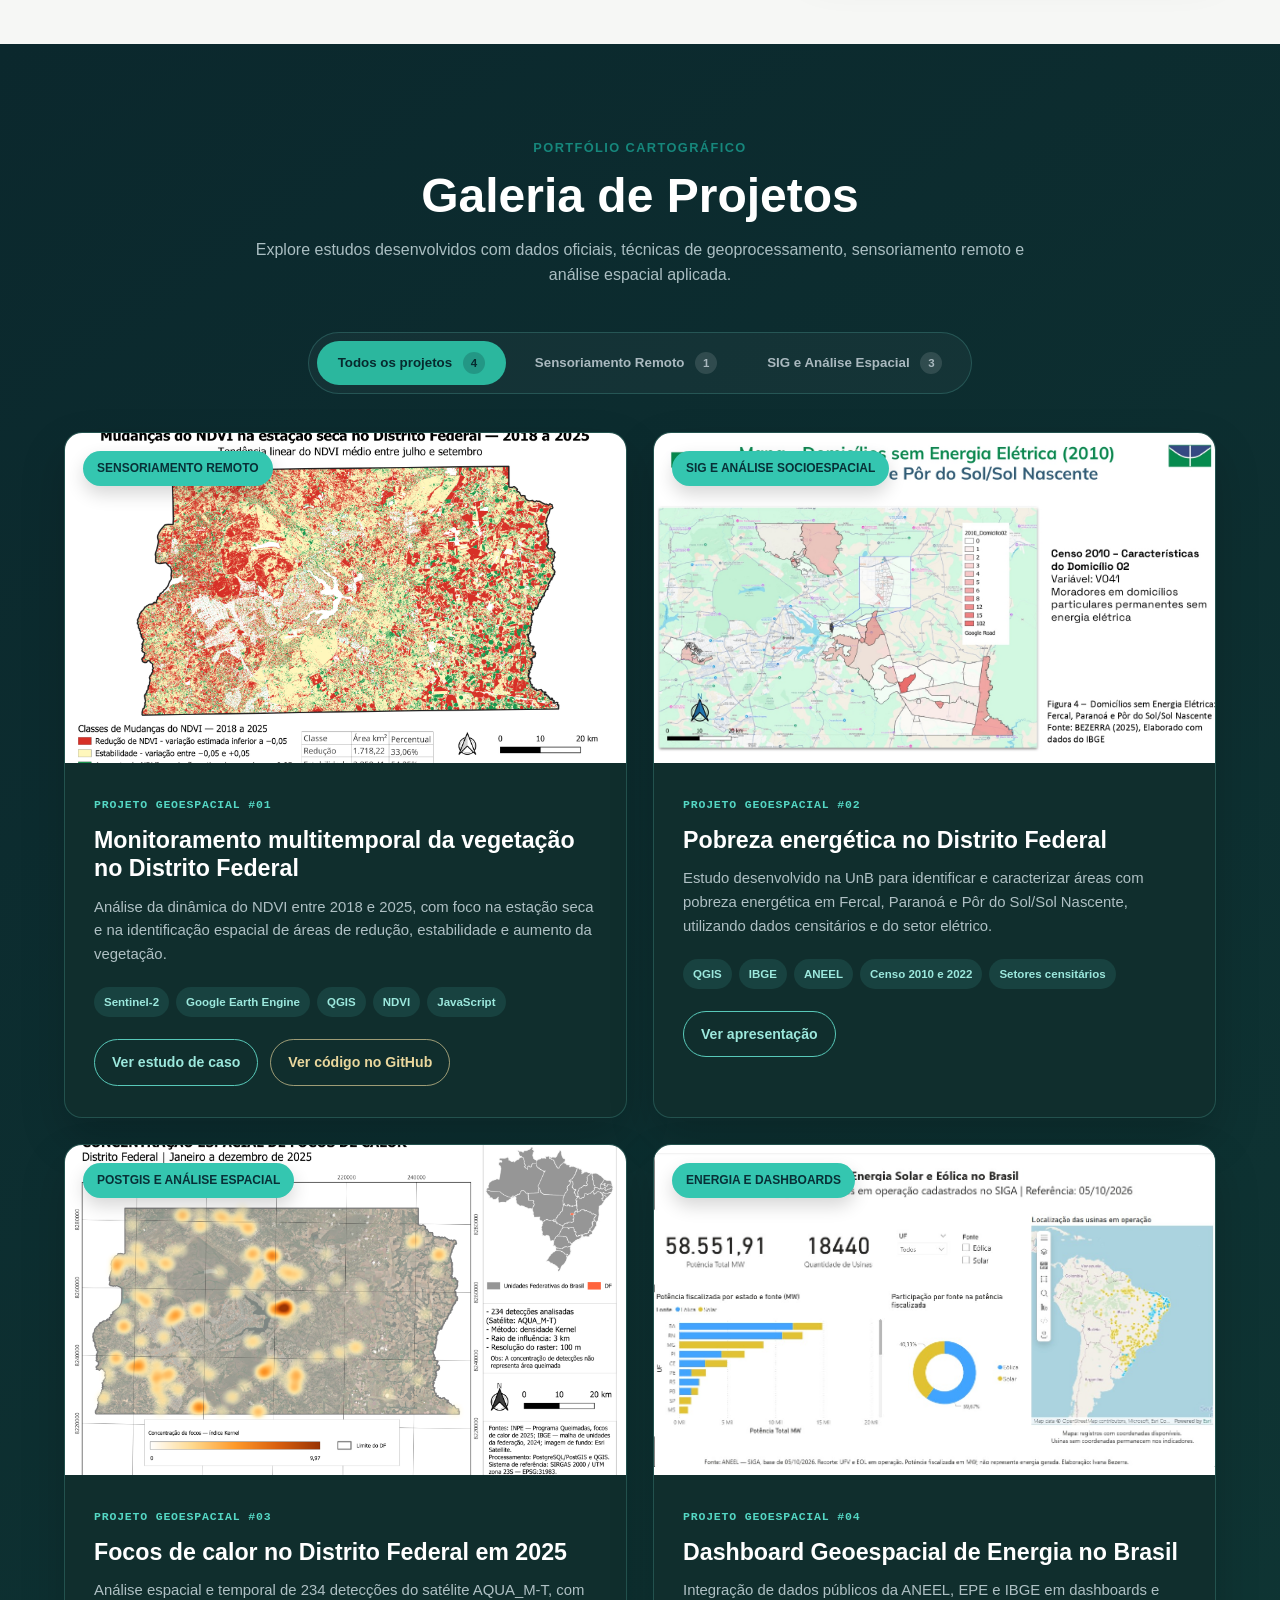
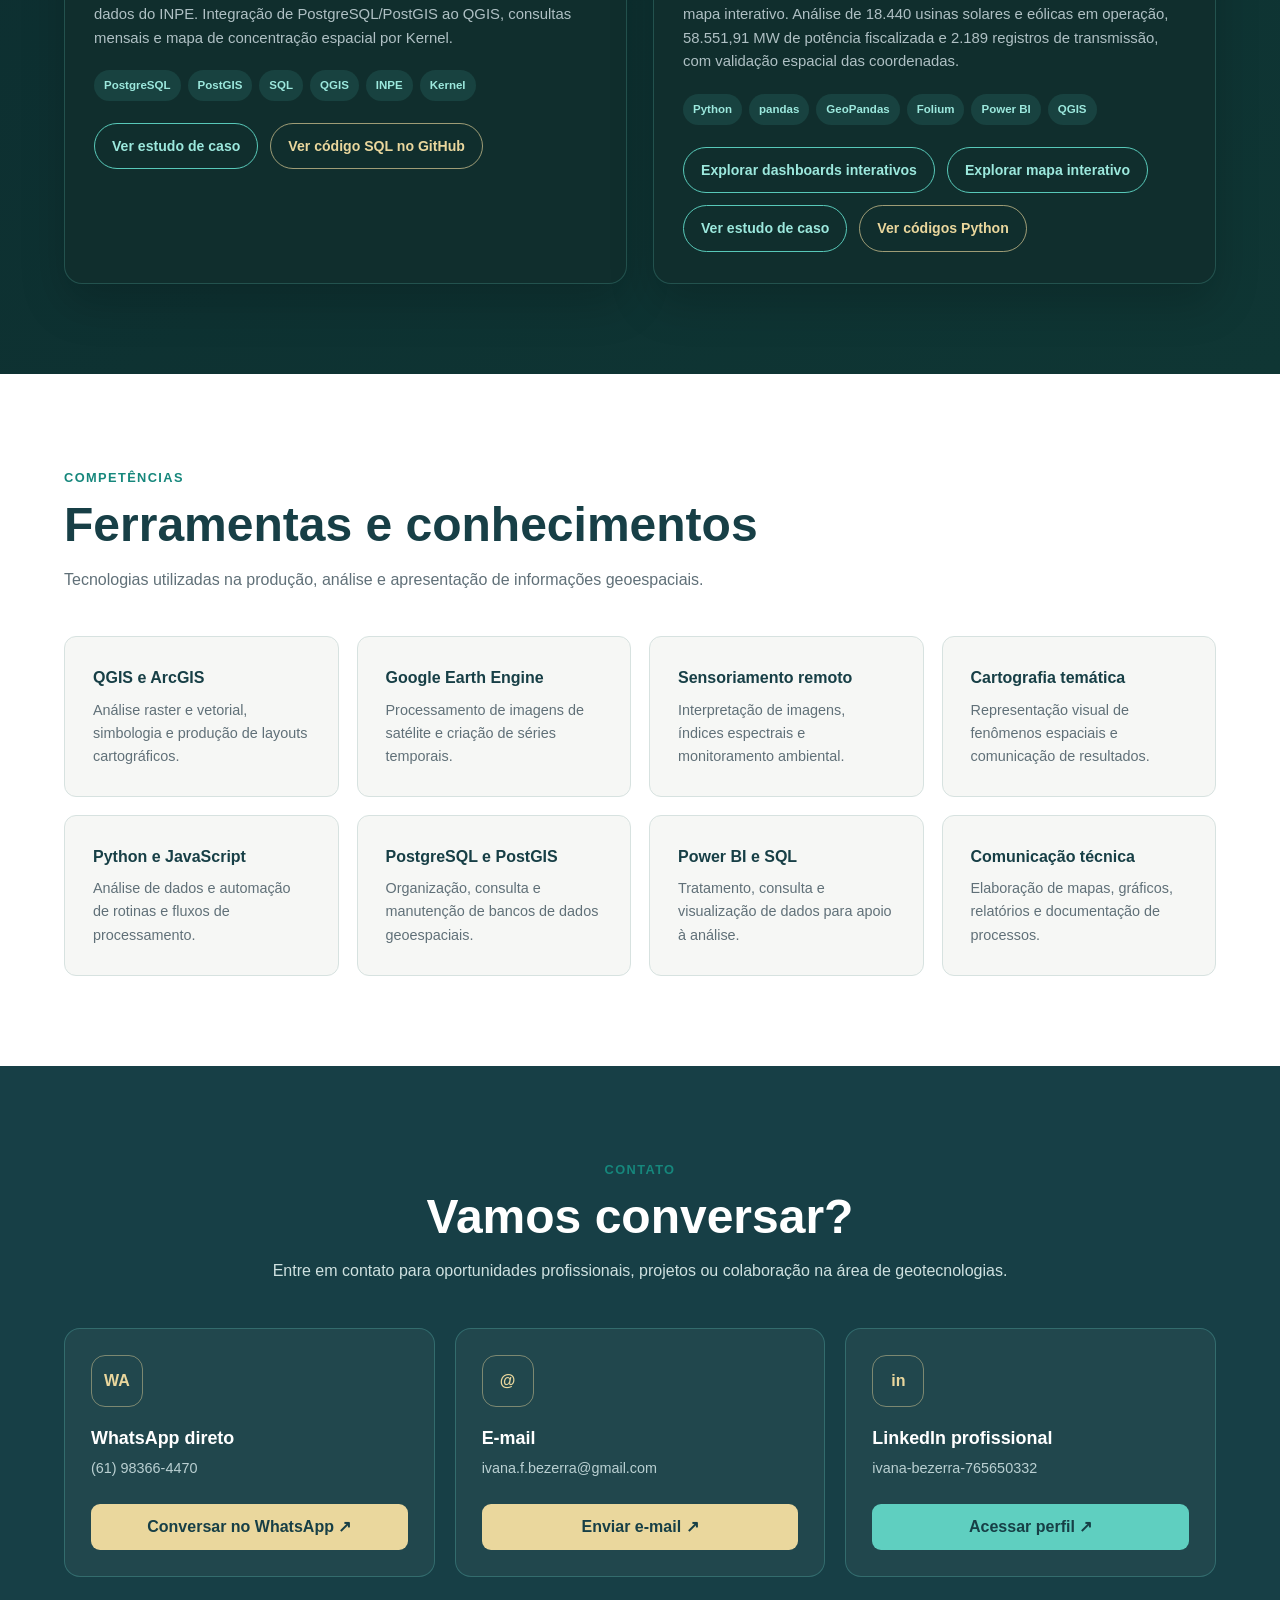
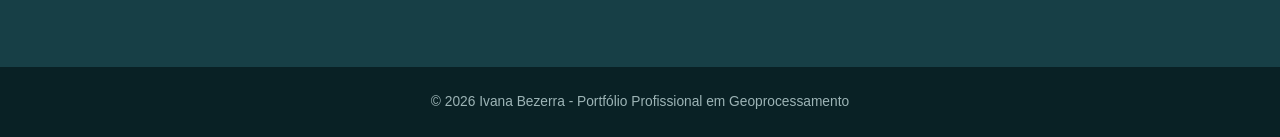
==== commit 3ec43e50: "Add files via upload" ====
--- a/index.html
+++ b/index.html
@@ -25,7 +25,7 @@
       <article class="project-card" data-category="sensoriamento"><div class="project-image"><span class="category-badge">Sensoriamento remoto</span><img src="capa-projeto-ndvi.png" alt="Mapa de mudanças do NDVI no Distrito Federal entre 2018 e 2025"></div><div class="project-body"><span class="project-label">Projeto geoespacial #01</span><h3>Monitoramento multitemporal da vegetação no Distrito Federal</h3><p>Análise da dinâmica do NDVI entre 2018 e 2025, com foco na estação seca e na identificação espacial de áreas de redução, estabilidade e aumento da vegetação.</p><div class="tech"><span>Sentinel-2</span><span>Google Earth Engine</span><span>QGIS</span><span>NDVI</span><span>JavaScript</span></div><div class="project-actions"><a class="project-button" href="estudo-ndvi-distrito-federal.pdf" target="_blank" rel="noopener noreferrer">Ver estudo de caso</a><a class="project-button project-button-secondary" href="https://github.com/ivanafbezerra-afk/monitoramento-ndvi-distrito-federal" target="_blank" rel="noopener noreferrer">Ver código no GitHub</a></div></div></article>
       <article class="project-card" data-category="sig"><div class="project-image"><span class="category-badge">SIG e análise socioespacial</span><img src="capa-pobreza-energetica.png" alt="Mapa do estudo de pobreza energética no Distrito Federal"></div><div class="project-body"><span class="project-label">Projeto geoespacial #02</span><h3>Pobreza energética no Distrito Federal</h3><p>Estudo desenvolvido na UnB para identificar e caracterizar áreas com pobreza energética em Fercal, Paranoá e Pôr do Sol/Sol Nascente, utilizando dados censitários e do setor elétrico.</p><div class="tech"><span>QGIS</span><span>IBGE</span><span>ANEEL</span><span>Censo 2010 e 2022</span><span>Setores censitários</span></div><div class="project-actions"><a class="project-button" href="estudo-pobreza-energetica.pdf" target="_blank" rel="noopener noreferrer">Ver apresentação</a></div></div></article>
       <article class="project-card" data-category="sig"><div class="project-image"><span class="category-badge">PostGIS e análise espacial</span><img src="capa-projeto-queimadas.png" alt="Mapa de concentração espacial dos focos de calor no Distrito Federal em 2025" loading="lazy"></div><div class="project-body"><span class="project-label">Projeto geoespacial #03</span><h3>Focos de calor no Distrito Federal em 2025</h3><p>Análise espacial e temporal de 234 detecções do satélite AQUA_M-T, com dados do INPE. Integração de PostgreSQL/PostGIS ao QGIS, consultas mensais e mapa de concentração espacial por Kernel.</p><div class="tech"><span>PostgreSQL</span><span>PostGIS</span><span>SQL</span><span>QGIS</span><span>INPE</span><span>Kernel</span></div><div class="project-actions"><a class="project-button" href="estudo-queimadas-distrito-federal.pdf" target="_blank" rel="noopener noreferrer">Ver estudo de caso</a><a class="project-button project-button-secondary" href="https://github.com/ivanafbezerra-afk/estudo-areas-queimadas-df-2025/blob/HEAD/scripts_queimadas_df_2025.sql" target="_blank" rel="noopener noreferrer">Ver código SQL no GitHub</a></div></div></article>
-      <article class="project-card" data-category="sig"><div class="project-image" style="background:#fff"><span class="category-badge">Energia e dashboards</span><img src="capa-energia-brasil.png" alt="Dashboard de usinas solares e eólicas no Brasil, com indicadores de potência e mapa" loading="lazy" style="object-fit:contain"></div><div class="project-body"><span class="project-label">Projeto geoespacial #04</span><h3>Dashboard Geoespacial de Energia no Brasil</h3><p>Integração de dados públicos da ANEEL, EPE e IBGE em dashboards e mapa interativo. Análise de 18.440 usinas solares e eólicas em operação, 58.551,91 MW de potência fiscalizada e 2.189 registros de transmissão, com validação espacial das coordenadas.</p><div class="tech"><span>Python</span><span>pandas</span><span>GeoPandas</span><span>Folium</span><span>Power BI</span><span>QGIS</span></div><div class="project-actions"><a class="project-button" href="https://ivanafbezerra-afk.github.io/dashboard-energia-brasil/" target="_blank" rel="noopener noreferrer">Explorar mapa interativo</a><a class="project-button" href="estudo-energia-brasil.pdf" target="_blank" rel="noopener noreferrer">Ver estudo de caso</a><a class="project-button project-button-secondary" href="https://github.com/ivanafbezerra-afk/dashboard-energia-brasil/tree/main/scripts" target="_blank" rel="noopener noreferrer">Ver códigos Python</a></div></div></article>
+      <article class="project-card" data-category="sig"><div class="project-image" style="background:#fff"><span class="category-badge">Energia e dashboards</span><img src="capa-energia-brasil.png" alt="Dashboard de usinas solares e eólicas no Brasil, com indicadores de potência e mapa" loading="lazy" style="object-fit:contain"></div><div class="project-body"><span class="project-label">Projeto geoespacial #04</span><h3>Dashboard Geoespacial de Energia no Brasil</h3><p>Integração de dados públicos da ANEEL, EPE e IBGE em dashboards e mapa interativo. Análise de 18.440 usinas solares e eólicas em operação, 58.551,91 MW de potência fiscalizada e 2.189 registros de transmissão, com validação espacial das coordenadas.</p><div class="tech"><span>Python</span><span>pandas</span><span>GeoPandas</span><span>Folium</span><span>Power BI</span><span>QGIS</span></div><div class="project-actions"><a class="project-button" href="https://ivanafbezerra-afk.github.io/dashboard-energia-brasil/dashboard.html" target="_blank" rel="noopener noreferrer">Explorar dashboards interativos</a><a class="project-button" href="https://ivanafbezerra-afk.github.io/dashboard-energia-brasil/" target="_blank" rel="noopener noreferrer">Explorar mapa interativo</a><a class="project-button" href="estudo-energia-brasil.pdf" target="_blank" rel="noopener noreferrer">Ver estudo de caso</a><a class="project-button project-button-secondary" href="https://github.com/ivanafbezerra-afk/dashboard-energia-brasil/tree/main/scripts" target="_blank" rel="noopener noreferrer">Ver códigos Python</a></div></div></article>
     </div></div></section>
     <section class="skills" id="competencias"><div class="container"><div class="section-head"><span>Competências</span><h2>Ferramentas e conhecimentos</h2><p>Tecnologias utilizadas na produção, análise e apresentação de informações geoespaciais.</p></div><div class="skills-grid"><article class="skill"><h3>QGIS e ArcGIS</h3><p>Análise raster e vetorial, simbologia e produção de layouts cartográficos.</p></article><article class="skill"><h3>Google Earth Engine</h3><p>Processamento de imagens de satélite e criação de séries temporais.</p></article><article class="skill"><h3>Sensoriamento remoto</h3><p>Interpretação de imagens, índices espectrais e monitoramento ambiental.</p></article><article class="skill"><h3>Cartografia temática</h3><p>Representação visual de fenômenos espaciais e comunicação de resultados.</p></article><article class="skill"><h3>Python e JavaScript</h3><p>Análise de dados e automação de rotinas e fluxos de processamento.</p></article><article class="skill"><h3>PostgreSQL e PostGIS</h3><p>Organização, consulta e manutenção de bancos de dados geoespaciais.</p></article><article class="skill"><h3>Power BI e SQL</h3><p>Tratamento, consulta e visualização de dados para apoio à análise.</p></article><article class="skill"><h3>Comunicação técnica</h3><p>Elaboração de mapas, gráficos, relatórios e documentação de processos.</p></article></div></div></section>
     <section class="contact" id="contato"><div class="container"><div class="section-head center"><span>Contato</span><h2>Vamos conversar?</h2><p>Entre em contato para oportunidades profissionais, projetos ou colaboração na área de geotecnologias.</p></div><div class="contact-grid"><article class="contact-card"><span class="contact-icon">WA</span><h3>WhatsApp direto</h3><p class="contact-value">(61) 98366-4470</p><a class="contact-button" href="https://wa.me/5561983664470" target="_blank" rel="noopener noreferrer">Conversar no WhatsApp ↗</a></article><article class="contact-card"><span class="contact-icon">@</span><h3>E-mail</h3><p class="contact-value">ivana.f.bezerra@gmail.com</p><a class="contact-button" href="mailto:ivana.f.bezerra@gmail.com">Enviar e-mail ↗</a></article><article class="contact-card"><span class="contact-icon">in</span><h3>LinkedIn profissional</h3><p class="contact-value">ivana-bezerra-765650332</p><a class="contact-button linkedin" href="https://www.linkedin.com/in/ivana-bezerra-765650332" target="_blank" rel="noopener noreferrer">Acessar perfil ↗</a></article></div></div></section>
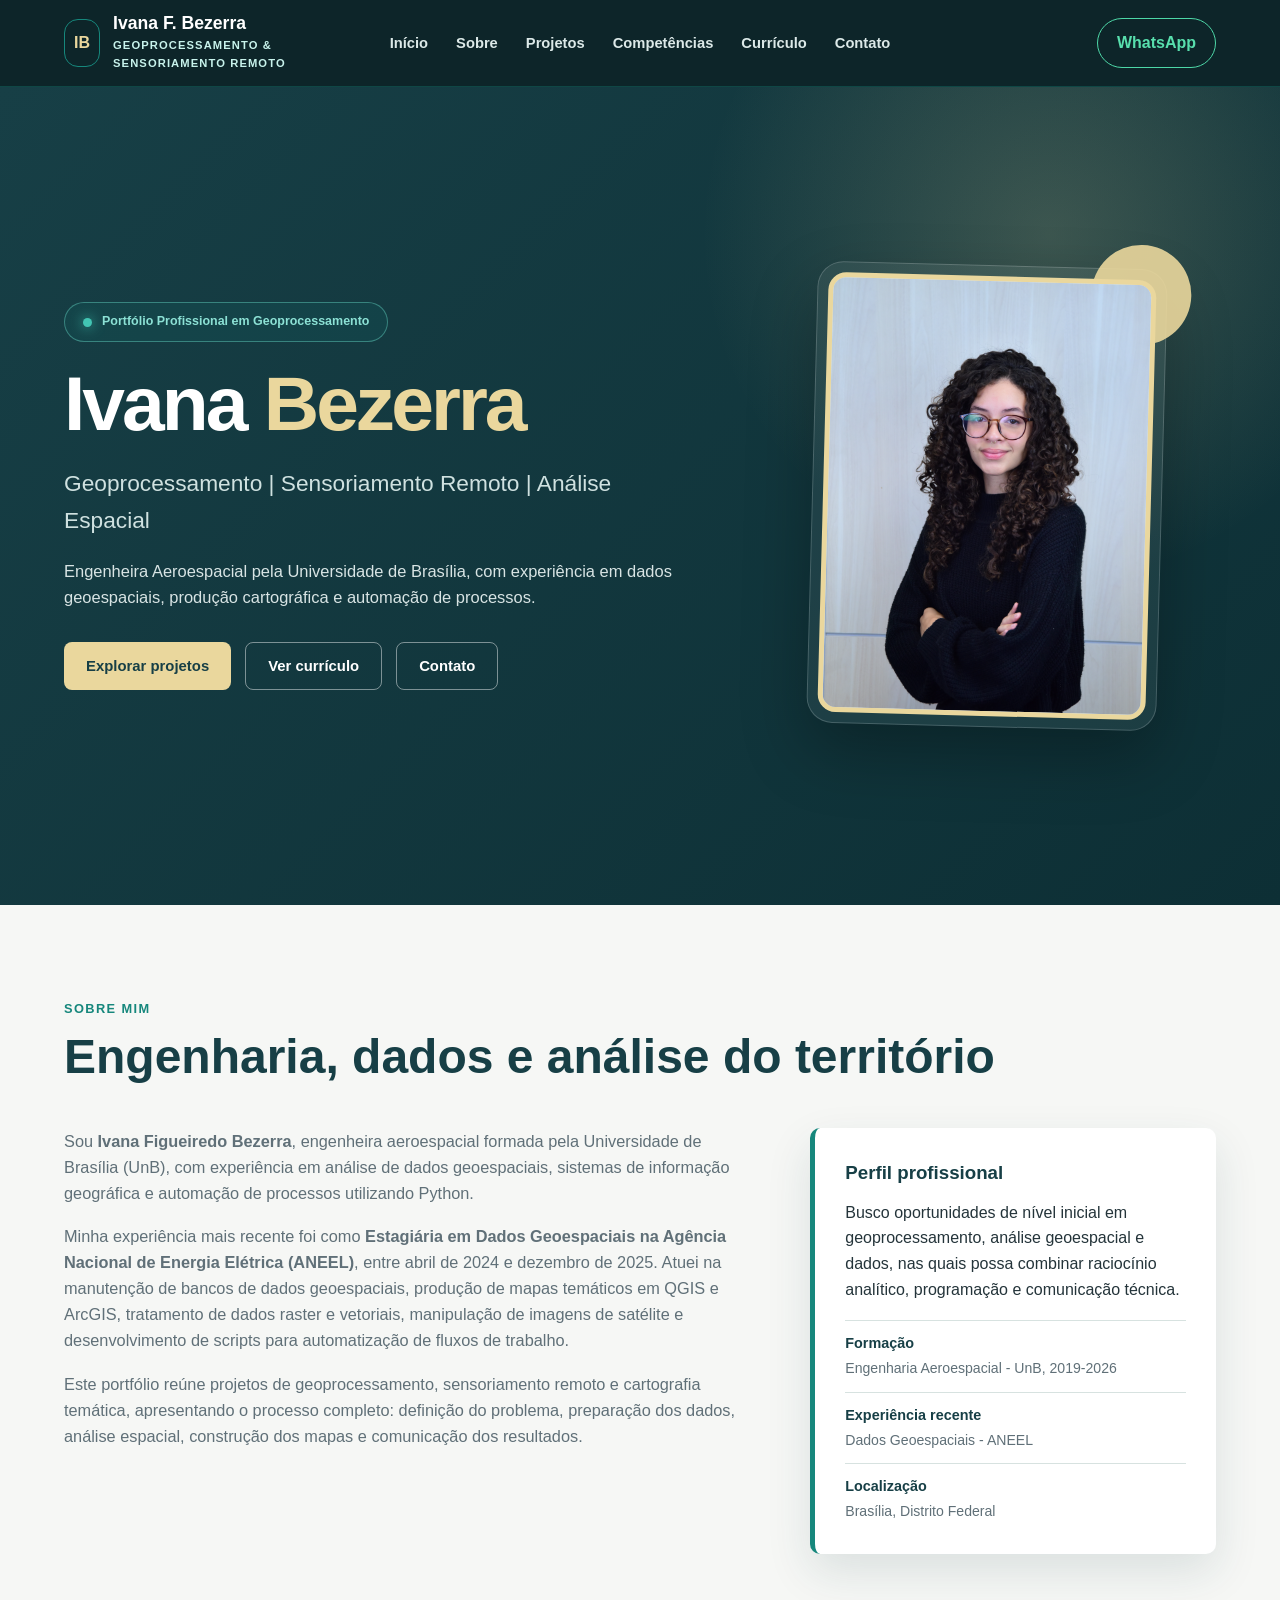
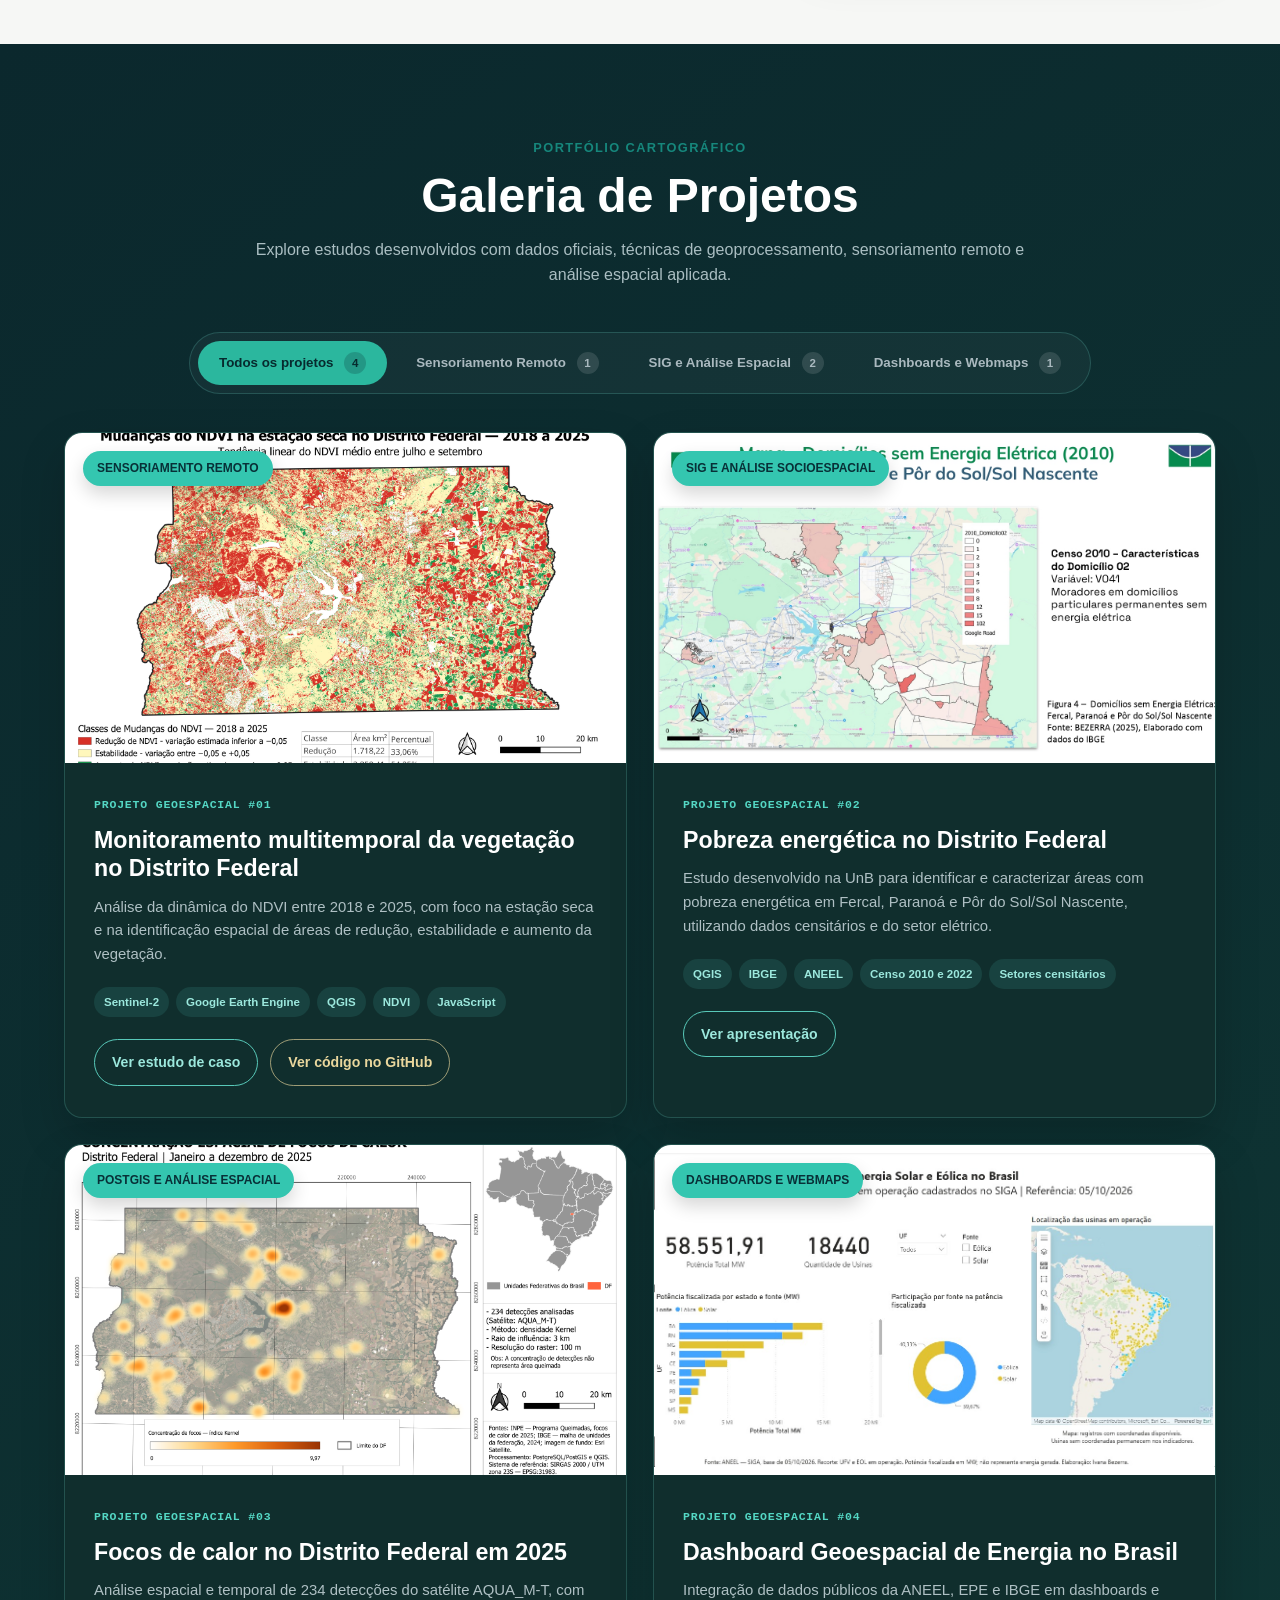
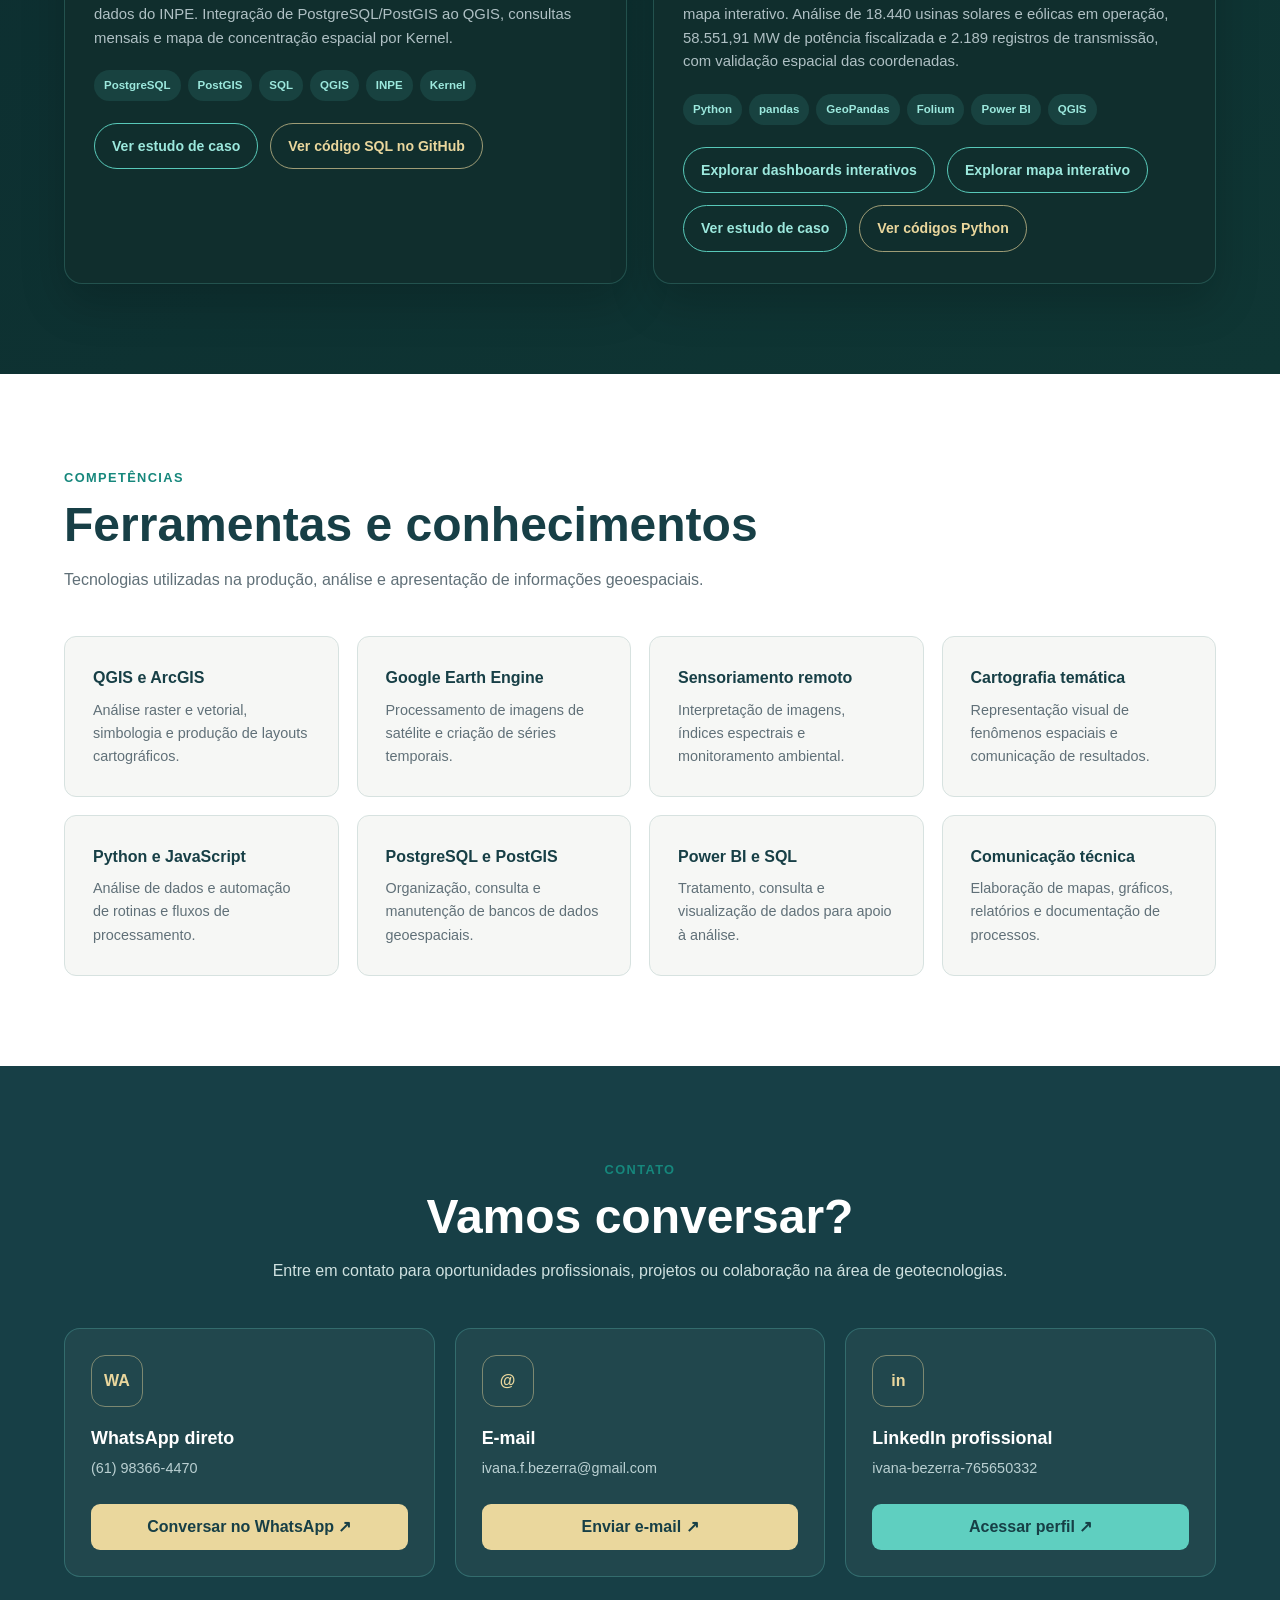
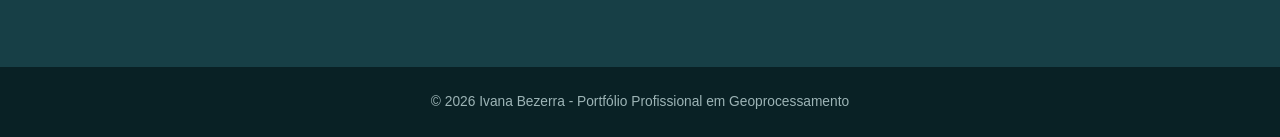
==== commit 74e3bf19: "Add files via upload" ====
--- a/index.html
+++ b/index.html
@@ -21,16 +21,16 @@
   <main>
     <section class="hero" id="inicio"><div class="container hero-grid"><div><span class="tag">Portfólio Profissional em Geoprocessamento</span><h1>Ivana <span>Bezerra</span></h1><h2>Geoprocessamento | Sensoriamento Remoto | Análise Espacial</h2><p>Engenheira Aeroespacial pela Universidade de Brasília, com experiência em dados geoespaciais, produção cartográfica e automação de processos.</p><div class="buttons"><a class="button" href="#projetos">Explorar projetos</a><a class="button button-outline" href="curriculo-ivana-bezerra.pdf" target="_blank" rel="noopener noreferrer">Ver currículo</a><a class="button button-outline" href="#contato">Contato</a></div></div><div class="profile-wrap"><img class="profile-photo" src="foto-ivana.JPG" alt="Fotografia profissional de Ivana Bezerra"></div></div></section>
     <section id="sobre"><div class="container"><div class="section-head"><span>Sobre mim</span><h2>Engenharia, dados e análise do território</h2></div><div class="about-grid"><div class="about-copy"><p>Sou <strong>Ivana Figueiredo Bezerra</strong>, engenheira aeroespacial formada pela Universidade de Brasília (UnB), com experiência em análise de dados geoespaciais, sistemas de informação geográfica e automação de processos utilizando Python.</p><p>Minha experiência mais recente foi como <strong>Estagiária em Dados Geoespaciais na Agência Nacional de Energia Elétrica (ANEEL)</strong>, entre abril de 2024 e dezembro de 2025. Atuei na manutenção de bancos de dados geoespaciais, produção de mapas temáticos em QGIS e ArcGIS, tratamento de dados raster e vetoriais, manipulação de imagens de satélite e desenvolvimento de scripts para automatização de fluxos de trabalho.</p><p>Este portfólio reúne projetos de geoprocessamento, sensoriamento remoto e cartografia temática, apresentando o processo completo: definição do problema, preparação dos dados, análise espacial, construção dos mapas e comunicação dos resultados.</p></div><aside class="highlight"><h3>Perfil profissional</h3><p>Busco oportunidades de nível inicial em geoprocessamento, análise geoespacial e dados, nas quais possa combinar raciocínio analítico, programação e comunicação técnica.</p><div class="facts"><div class="fact"><strong>Formação</strong><span>Engenharia Aeroespacial - UnB, 2019-2026</span></div><div class="fact"><strong>Experiência recente</strong><span>Dados Geoespaciais - ANEEL</span></div><div class="fact"><strong>Localização</strong><span>Brasília, Distrito Federal</span></div></div></aside></div></div></section>
-    <section class="projects" id="projetos"><div class="container"><div class="section-head center"><span>Portfólio cartográfico</span><h2>Galeria de Projetos</h2><p>Explore estudos desenvolvidos com dados oficiais, técnicas de geoprocessamento, sensoriamento remoto e análise espacial aplicada.</p></div><div class="filters" role="tablist" aria-label="Filtrar projetos por categoria"><button class="filter active" type="button" data-filter="todos">Todos os projetos <span>4</span></button><button class="filter" type="button" data-filter="sensoriamento">Sensoriamento Remoto <span>1</span></button><button class="filter" type="button" data-filter="sig">SIG e Análise Espacial <span>3</span></button></div><div class="gallery" id="projectGallery">
+    <section class="projects" id="projetos"><div class="container"><div class="section-head center"><span>Portfólio cartográfico</span><h2>Galeria de Projetos</h2><p>Explore estudos desenvolvidos com dados oficiais, técnicas de geoprocessamento, sensoriamento remoto e análise espacial aplicada.</p></div><div class="filters" role="tablist" aria-label="Filtrar projetos por categoria"><button class="filter active" type="button" data-filter="todos">Todos os projetos <span>4</span></button><button class="filter" type="button" data-filter="sensoriamento">Sensoriamento Remoto <span>1</span></button><button class="filter" type="button" data-filter="sig">SIG e Análise Espacial <span>2</span></button><button class="filter" type="button" data-filter="dashboards">Dashboards e Webmaps <span>1</span></button></div><div class="gallery" id="projectGallery">
       <article class="project-card" data-category="sensoriamento"><div class="project-image"><span class="category-badge">Sensoriamento remoto</span><img src="capa-projeto-ndvi.png" alt="Mapa de mudanças do NDVI no Distrito Federal entre 2018 e 2025"></div><div class="project-body"><span class="project-label">Projeto geoespacial #01</span><h3>Monitoramento multitemporal da vegetação no Distrito Federal</h3><p>Análise da dinâmica do NDVI entre 2018 e 2025, com foco na estação seca e na identificação espacial de áreas de redução, estabilidade e aumento da vegetação.</p><div class="tech"><span>Sentinel-2</span><span>Google Earth Engine</span><span>QGIS</span><span>NDVI</span><span>JavaScript</span></div><div class="project-actions"><a class="project-button" href="estudo-ndvi-distrito-federal.pdf" target="_blank" rel="noopener noreferrer">Ver estudo de caso</a><a class="project-button project-button-secondary" href="https://github.com/ivanafbezerra-afk/monitoramento-ndvi-distrito-federal" target="_blank" rel="noopener noreferrer">Ver código no GitHub</a></div></div></article>
       <article class="project-card" data-category="sig"><div class="project-image"><span class="category-badge">SIG e análise socioespacial</span><img src="capa-pobreza-energetica.png" alt="Mapa do estudo de pobreza energética no Distrito Federal"></div><div class="project-body"><span class="project-label">Projeto geoespacial #02</span><h3>Pobreza energética no Distrito Federal</h3><p>Estudo desenvolvido na UnB para identificar e caracterizar áreas com pobreza energética em Fercal, Paranoá e Pôr do Sol/Sol Nascente, utilizando dados censitários e do setor elétrico.</p><div class="tech"><span>QGIS</span><span>IBGE</span><span>ANEEL</span><span>Censo 2010 e 2022</span><span>Setores censitários</span></div><div class="project-actions"><a class="project-button" href="estudo-pobreza-energetica.pdf" target="_blank" rel="noopener noreferrer">Ver apresentação</a></div></div></article>
       <article class="project-card" data-category="sig"><div class="project-image"><span class="category-badge">PostGIS e análise espacial</span><img src="capa-projeto-queimadas.png" alt="Mapa de concentração espacial dos focos de calor no Distrito Federal em 2025" loading="lazy"></div><div class="project-body"><span class="project-label">Projeto geoespacial #03</span><h3>Focos de calor no Distrito Federal em 2025</h3><p>Análise espacial e temporal de 234 detecções do satélite AQUA_M-T, com dados do INPE. Integração de PostgreSQL/PostGIS ao QGIS, consultas mensais e mapa de concentração espacial por Kernel.</p><div class="tech"><span>PostgreSQL</span><span>PostGIS</span><span>SQL</span><span>QGIS</span><span>INPE</span><span>Kernel</span></div><div class="project-actions"><a class="project-button" href="estudo-queimadas-distrito-federal.pdf" target="_blank" rel="noopener noreferrer">Ver estudo de caso</a><a class="project-button project-button-secondary" href="https://github.com/ivanafbezerra-afk/estudo-areas-queimadas-df-2025/blob/HEAD/scripts_queimadas_df_2025.sql" target="_blank" rel="noopener noreferrer">Ver código SQL no GitHub</a></div></div></article>
-      <article class="project-card" data-category="sig"><div class="project-image" style="background:#fff"><span class="category-badge">Energia e dashboards</span><img src="capa-energia-brasil.png" alt="Dashboard de usinas solares e eólicas no Brasil, com indicadores de potência e mapa" loading="lazy" style="object-fit:contain"></div><div class="project-body"><span class="project-label">Projeto geoespacial #04</span><h3>Dashboard Geoespacial de Energia no Brasil</h3><p>Integração de dados públicos da ANEEL, EPE e IBGE em dashboards e mapa interativo. Análise de 18.440 usinas solares e eólicas em operação, 58.551,91 MW de potência fiscalizada e 2.189 registros de transmissão, com validação espacial das coordenadas.</p><div class="tech"><span>Python</span><span>pandas</span><span>GeoPandas</span><span>Folium</span><span>Power BI</span><span>QGIS</span></div><div class="project-actions"><a class="project-button" href="https://ivanafbezerra-afk.github.io/dashboard-energia-brasil/dashboard.html" target="_blank" rel="noopener noreferrer">Explorar dashboards interativos</a><a class="project-button" href="https://ivanafbezerra-afk.github.io/dashboard-energia-brasil/" target="_blank" rel="noopener noreferrer">Explorar mapa interativo</a><a class="project-button" href="estudo-energia-brasil.pdf" target="_blank" rel="noopener noreferrer">Ver estudo de caso</a><a class="project-button project-button-secondary" href="https://github.com/ivanafbezerra-afk/dashboard-energia-brasil/tree/main/scripts" target="_blank" rel="noopener noreferrer">Ver códigos Python</a></div></div></article>
+      <article class="project-card" data-category="dashboards"><div class="project-image" style="background:#fff"><span class="category-badge">Dashboards e Webmaps</span><img src="capa-energia-brasil.png" alt="Dashboard de usinas solares e eólicas no Brasil, com indicadores de potência e mapa" loading="lazy" style="object-fit:contain"></div><div class="project-body"><span class="project-label">Projeto geoespacial #04</span><h3>Dashboard Geoespacial de Energia no Brasil</h3><p>Integração de dados públicos da ANEEL, EPE e IBGE em dashboards e mapa interativo. Análise de 18.440 usinas solares e eólicas em operação, 58.551,91 MW de potência fiscalizada e 2.189 registros de transmissão, com validação espacial das coordenadas.</p><div class="tech"><span>Python</span><span>pandas</span><span>GeoPandas</span><span>Folium</span><span>Power BI</span><span>QGIS</span></div><div class="project-actions"><a class="project-button" href="https://ivanafbezerra-afk.github.io/dashboard-energia-brasil/dashboard.html" target="_blank" rel="noopener noreferrer">Explorar dashboards interativos</a><a class="project-button" href="https://ivanafbezerra-afk.github.io/dashboard-energia-brasil/" target="_blank" rel="noopener noreferrer">Explorar mapa interativo</a><a class="project-button" href="estudo-energia-brasil.pdf" target="_blank" rel="noopener noreferrer">Ver estudo de caso</a><a class="project-button project-button-secondary" href="https://github.com/ivanafbezerra-afk/dashboard-energia-brasil/tree/main/scripts" target="_blank" rel="noopener noreferrer">Ver códigos Python</a></div></div></article>
     </div></div></section>
     <section class="skills" id="competencias"><div class="container"><div class="section-head"><span>Competências</span><h2>Ferramentas e conhecimentos</h2><p>Tecnologias utilizadas na produção, análise e apresentação de informações geoespaciais.</p></div><div class="skills-grid"><article class="skill"><h3>QGIS e ArcGIS</h3><p>Análise raster e vetorial, simbologia e produção de layouts cartográficos.</p></article><article class="skill"><h3>Google Earth Engine</h3><p>Processamento de imagens de satélite e criação de séries temporais.</p></article><article class="skill"><h3>Sensoriamento remoto</h3><p>Interpretação de imagens, índices espectrais e monitoramento ambiental.</p></article><article class="skill"><h3>Cartografia temática</h3><p>Representação visual de fenômenos espaciais e comunicação de resultados.</p></article><article class="skill"><h3>Python e JavaScript</h3><p>Análise de dados e automação de rotinas e fluxos de processamento.</p></article><article class="skill"><h3>PostgreSQL e PostGIS</h3><p>Organização, consulta e manutenção de bancos de dados geoespaciais.</p></article><article class="skill"><h3>Power BI e SQL</h3><p>Tratamento, consulta e visualização de dados para apoio à análise.</p></article><article class="skill"><h3>Comunicação técnica</h3><p>Elaboração de mapas, gráficos, relatórios e documentação de processos.</p></article></div></div></section>
     <section class="contact" id="contato"><div class="container"><div class="section-head center"><span>Contato</span><h2>Vamos conversar?</h2><p>Entre em contato para oportunidades profissionais, projetos ou colaboração na área de geotecnologias.</p></div><div class="contact-grid"><article class="contact-card"><span class="contact-icon">WA</span><h3>WhatsApp direto</h3><p class="contact-value">(61) 98366-4470</p><a class="contact-button" href="https://wa.me/5561983664470" target="_blank" rel="noopener noreferrer">Conversar no WhatsApp ↗</a></article><article class="contact-card"><span class="contact-icon">@</span><h3>E-mail</h3><p class="contact-value">ivana.f.bezerra@gmail.com</p><a class="contact-button" href="mailto:ivana.f.bezerra@gmail.com">Enviar e-mail ↗</a></article><article class="contact-card"><span class="contact-icon">in</span><h3>LinkedIn profissional</h3><p class="contact-value">ivana-bezerra-765650332</p><a class="contact-button linkedin" href="https://www.linkedin.com/in/ivana-bezerra-765650332" target="_blank" rel="noopener noreferrer">Acessar perfil ↗</a></article></div></div></section>
   </main>
   <footer><div class="container">© 2026 Ivana Bezerra - Portfólio Profissional em Geoprocessamento</div></footer>
-  <script>const filters=[...document.querySelectorAll('.filter')];const cards=[...document.querySelectorAll('.project-card')];filters.forEach(button=>button.addEventListener('click',()=>{const selected=button.dataset.filter;filters.forEach(item=>item.classList.toggle('active',item===button));cards.forEach(card=>card.classList.toggle('hidden',selected!=='todos'&&card.dataset.category!==selected));}));</script>
+  <script>const filters=[...document.querySelectorAll('.filter')];const cards=[...document.querySelectorAll('.project-card')];filters.forEach(button=>{const count=button.querySelector('span');if(count)count.textContent=cards.filter(card=>button.dataset.filter==='todos'||card.dataset.category===button.dataset.filter).length;});filters.forEach(button=>button.addEventListener('click',()=>{const selected=button.dataset.filter;filters.forEach(item=>item.classList.toggle('active',item===button));cards.forEach(card=>card.classList.toggle('hidden',selected!=='todos'&&card.dataset.category!==selected));}));</script>
 </body>
 </html>
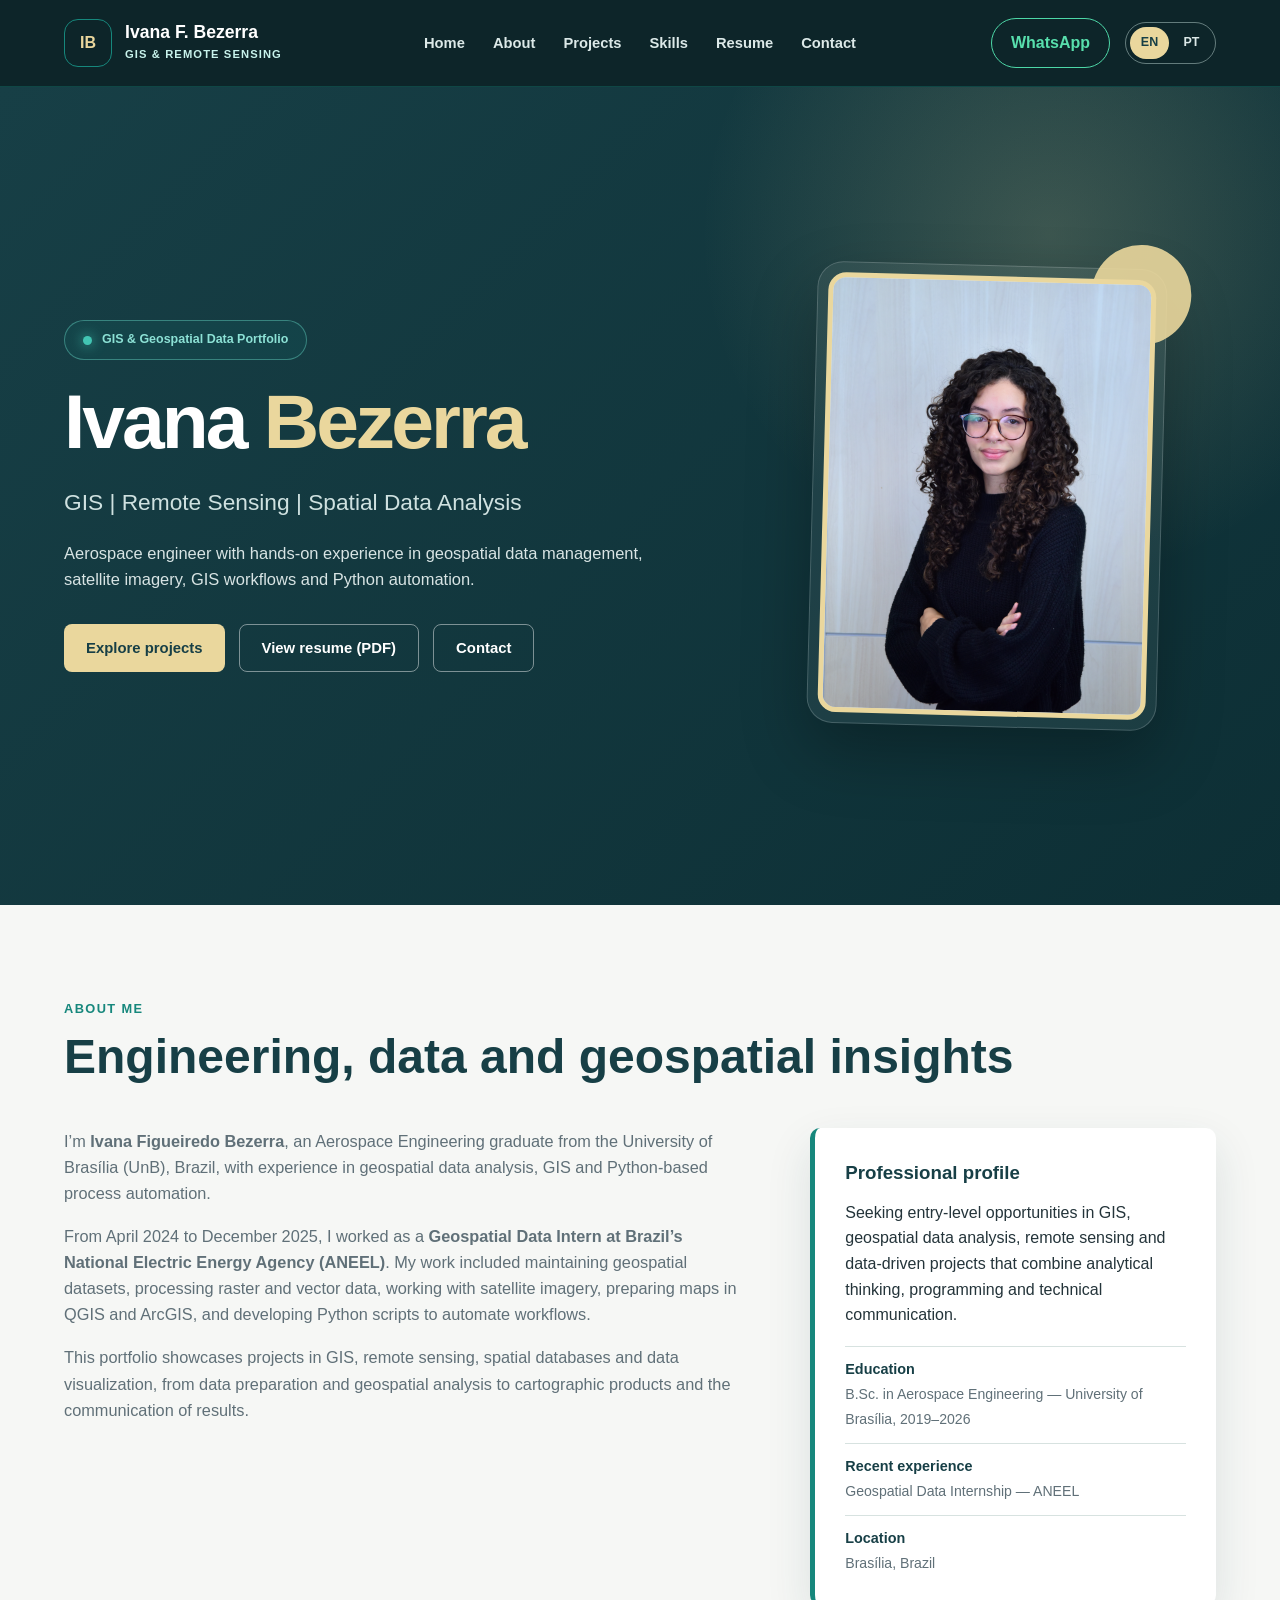
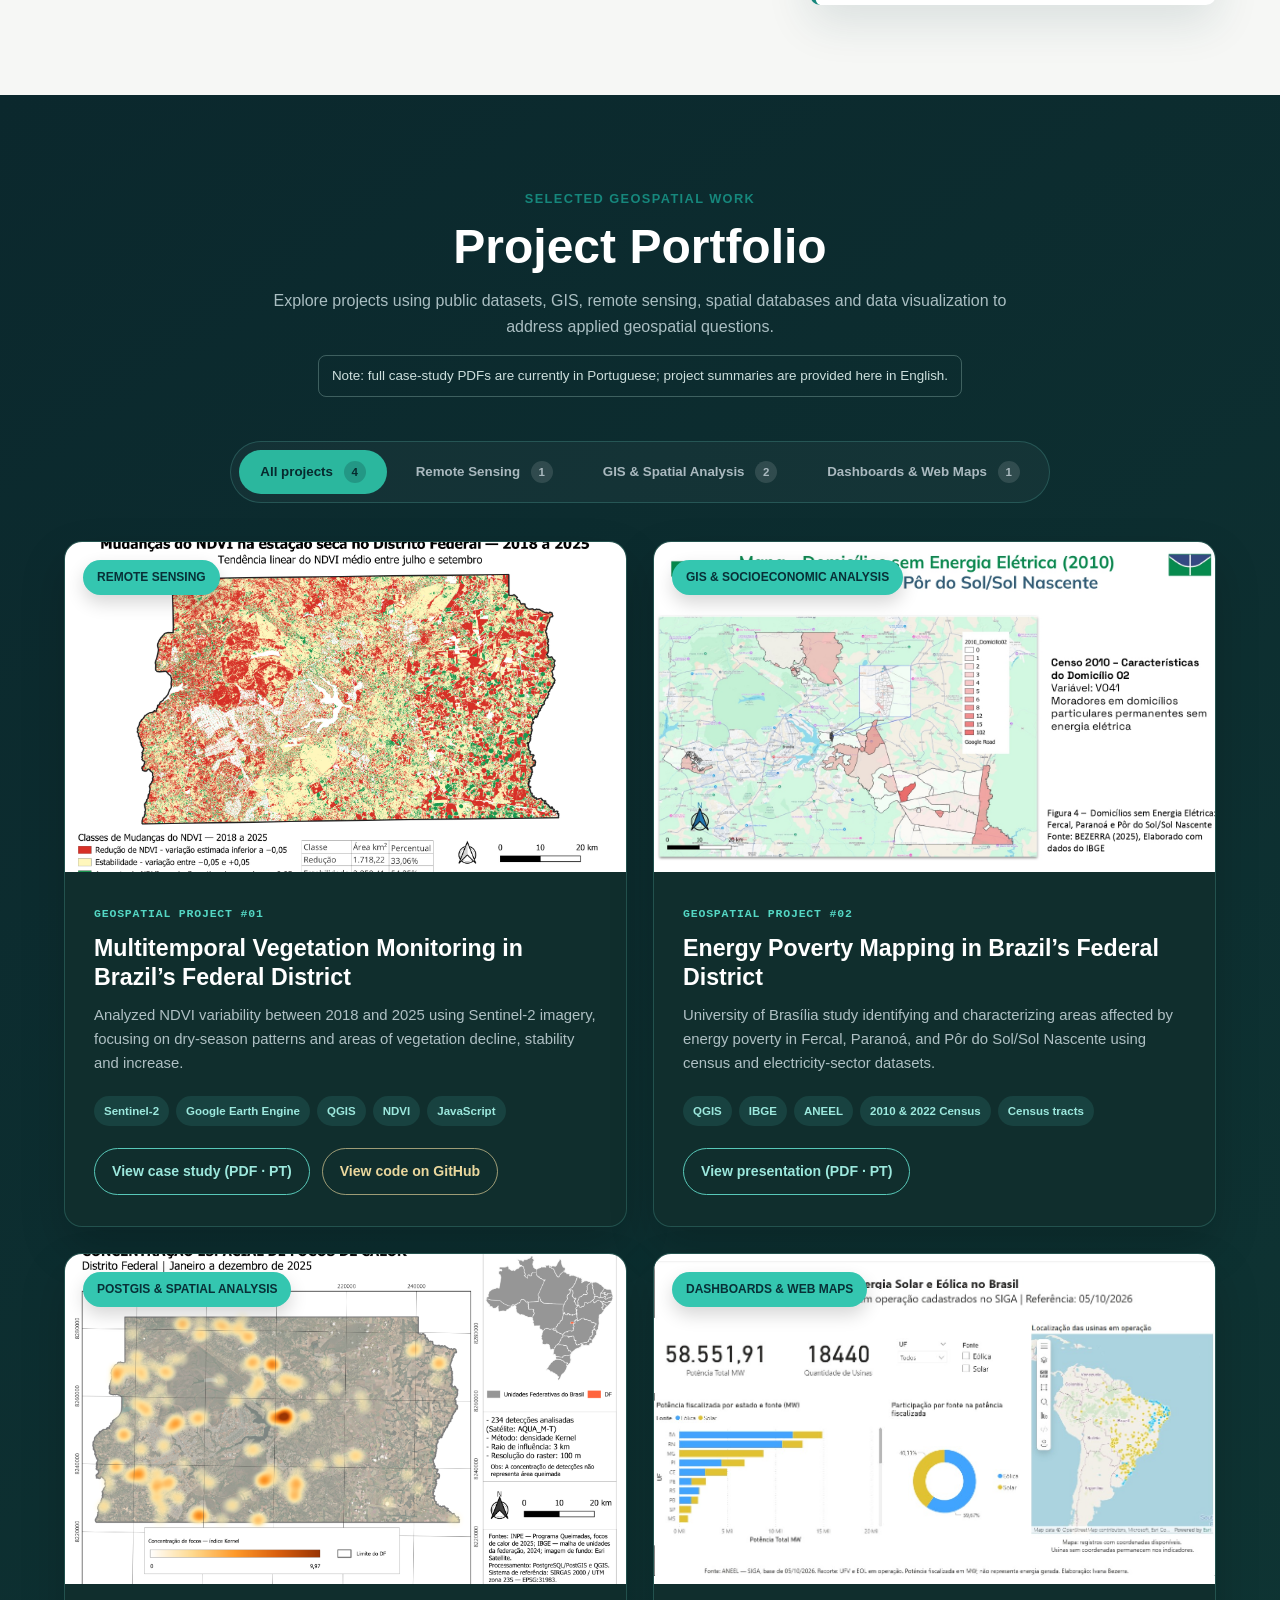
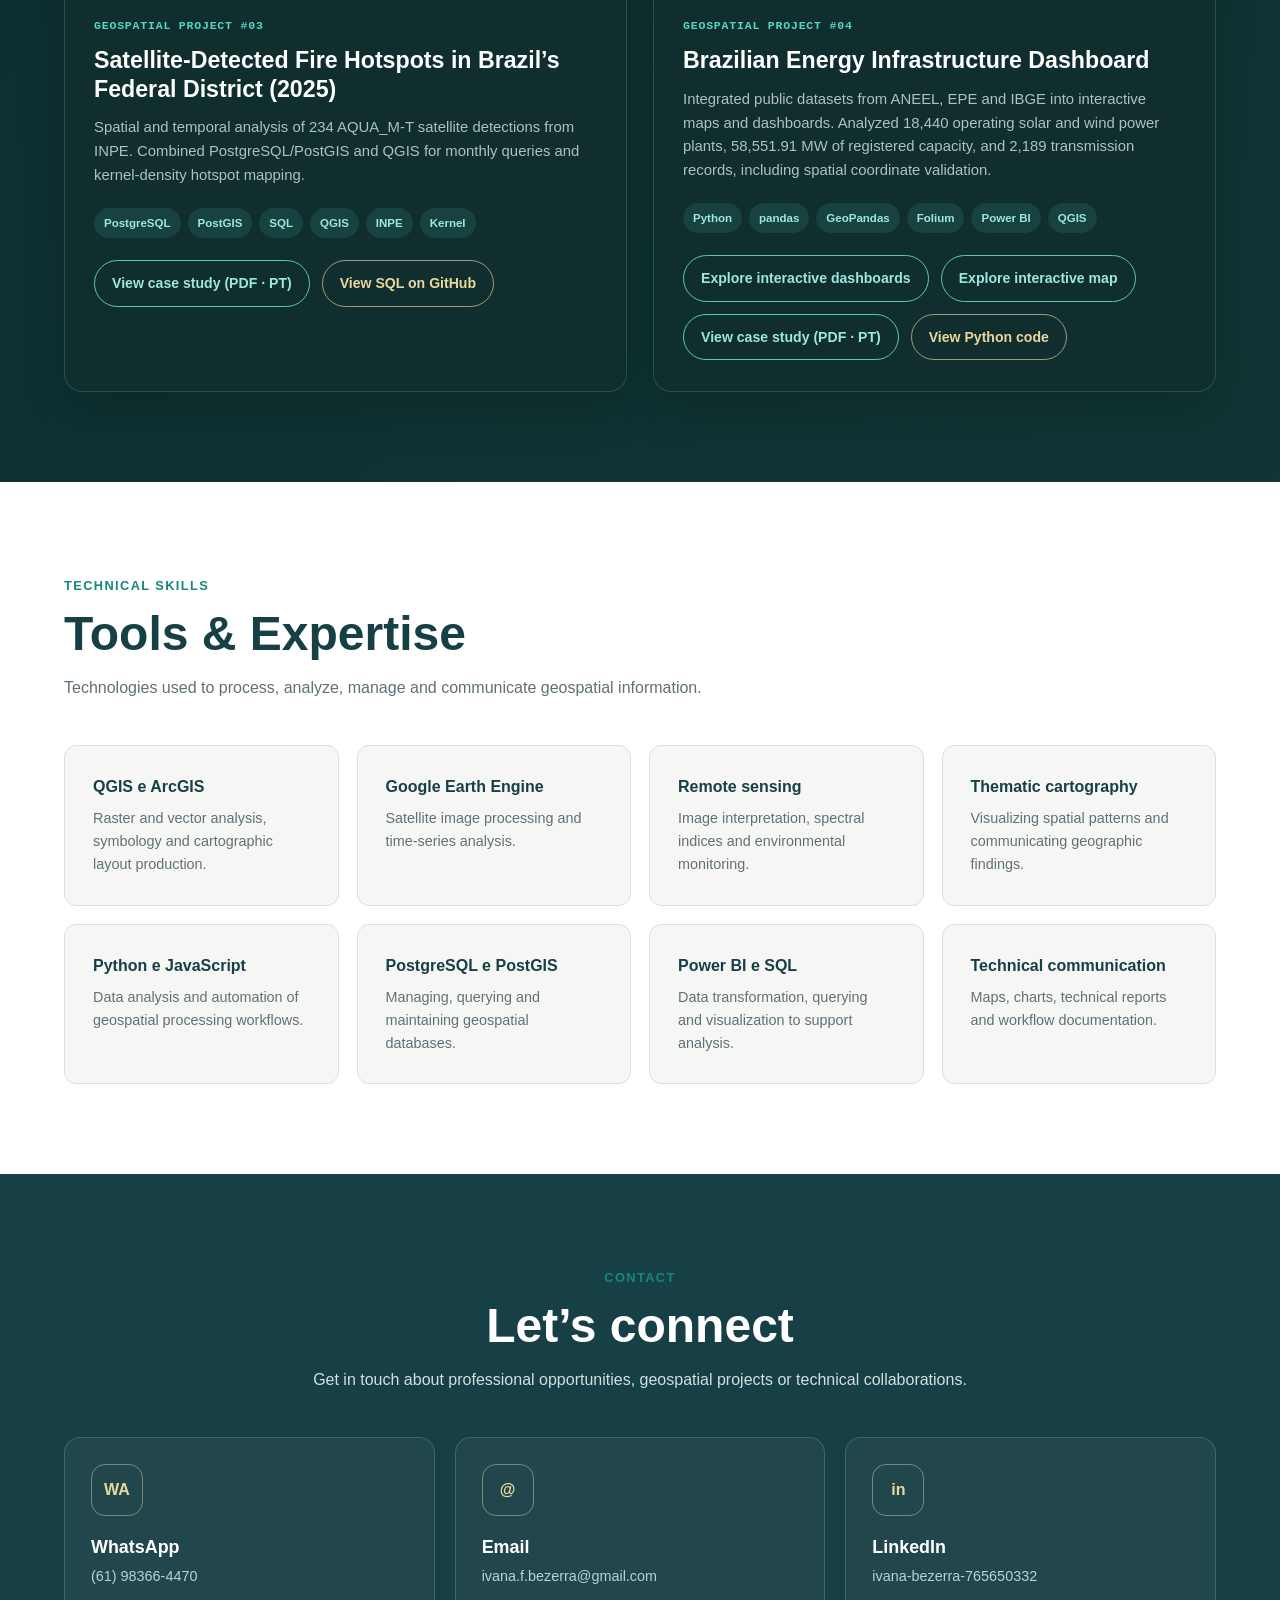
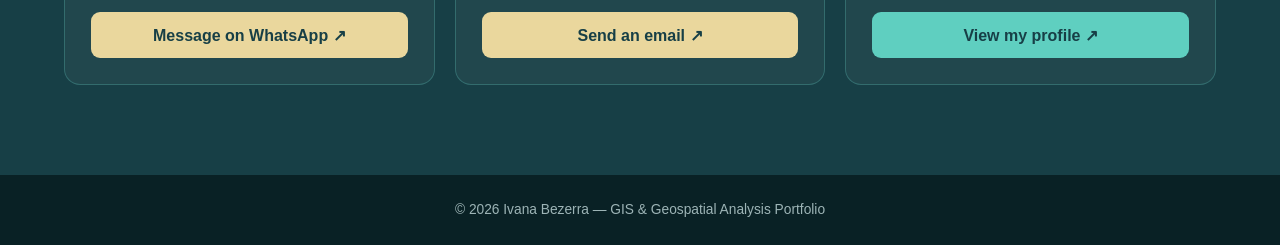
==== commit 97e7519b: "Add files via upload English option" ====
--- a/index.html
+++ b/index.html
@@ -1,36 +1,27 @@
 <!DOCTYPE html>
-<html lang="pt-BR">
+
+<html lang="en">
 <head>
-  <meta charset="UTF-8"><meta name="viewport" content="width=device-width, initial-scale=1.0">
-  <title>Ivana Bezerra | Portfólio Profissional</title>
-  <meta name="description" content="Portfólio profissional de Ivana Bezerra em geoprocessamento, sensoriamento remoto, cartografia temática e análise espacial.">
-  <style>
-    :root{--navy:#173f46;--dark:#0d2f35;--teal:#16877c;--mint:#dcefed;--sand:#ead79d;--bg:#f6f7f5;--white:#fff;--text:#24343a;--muted:#607078;--border:#d7e2e0;--shadow:0 18px 45px rgba(23,63,70,.12)}
-    *{box-sizing:border-box;margin:0;padding:0}html{scroll-behavior:smooth}body{font-family:Arial,Helvetica,sans-serif;background:var(--bg);color:var(--text);line-height:1.6;overflow-x:hidden}a{color:inherit;text-decoration:none}.container{width:min(1180px,90%);margin:auto}
-    header{position:sticky;top:0;z-index:1000;background:rgba(9,33,37,.98);border-bottom:1px solid rgba(22,135,124,.35)}nav{min-height:86px;display:grid;grid-template-columns:1fr auto 1fr;align-items:center;gap:28px}.brand{display:flex;align-items:center;gap:13px;color:#fff}.brand-mark{width:48px;height:48px;display:grid;place-content:center;border:1px solid var(--teal);border-radius:14px;color:var(--sand);font-weight:900}.brand strong{display:block;font-size:1.1rem;line-height:1.15}.brand small{display:block;margin-top:4px;color:#c8f3ec;font-size:.7rem;font-weight:800;letter-spacing:1.1px;text-transform:uppercase}.menu{display:flex;align-items:center;gap:28px;list-style:none;color:#dce9e8}.menu a{font-size:.92rem;font-weight:700}.menu a:hover{color:var(--sand)}.whatsapp-top{justify-self:end;display:inline-flex;align-items:center;gap:9px;padding:11px 19px;border:1px solid #4dd7a7;border-radius:999px;color:#58dfad;font-weight:800}.whatsapp-top:hover{background:#4dd7a7;color:#092125}
-    .hero{min-height:650px;display:flex;align-items:center;background:radial-gradient(circle at 82% 18%,rgba(234,215,157,.2),transparent 28%),linear-gradient(135deg,var(--navy),var(--dark));color:#fff}.hero-grid{display:grid;grid-template-columns:1.15fr .85fr;align-items:center;gap:75px;padding:88px 0}.tag{display:inline-flex;align-items:center;gap:10px;margin-bottom:22px;padding:9px 18px;border:1px solid rgba(101,208,194,.45);border-radius:999px;background:rgba(22,135,124,.12);color:#8ce1d5;font-size:.78rem;font-weight:800}.tag:before{content:"";width:9px;height:9px;border-radius:50%;background:#42c5b3;box-shadow:0 0 13px #42c5b3}.hero h1{font-size:clamp(3rem,6vw,5.6rem);line-height:1.02;letter-spacing:-3px}.hero h1 span{color:var(--sand)}.hero h2{margin-top:23px;color:#cfe1e0;font-size:clamp(1.1rem,2vw,1.42rem);font-weight:400}.hero p{max-width:680px;margin-top:20px;color:#d8e4e4;font-size:1.03rem}.buttons{display:flex;flex-wrap:wrap;gap:14px;margin-top:31px}.button{display:inline-flex;align-items:center;justify-content:center;min-height:48px;padding:0 22px;border:0;border-radius:8px;background:var(--sand);color:var(--navy);font:800 .93rem Arial;cursor:pointer;transition:.2s}.button:hover{transform:translateY(-2px)}.button-outline{border:1px solid rgba(255,255,255,.45);background:transparent;color:#fff}.profile-wrap{position:relative;width:min(350px,100%);margin:auto;padding:10px;border:1px solid rgba(255,255,255,.18);border-radius:26px;background:rgba(255,255,255,.06);box-shadow:0 28px 65px rgba(0,0,0,.28);transform:rotate(1.5deg)}.profile-wrap:before{position:absolute;content:"";width:100px;height:100px;right:-25px;top:-25px;border-radius:50%;background:var(--sand);opacity:.9;z-index:-1}.profile-photo{display:block;width:100%;height:440px;object-fit:cover;object-position:center 30%;border:5px solid var(--sand);border-radius:18px;background:#dbe5e8}
-    section{padding:90px 0}.section-head{margin-bottom:44px}.section-head>span{color:var(--teal);font-size:.8rem;font-weight:800;letter-spacing:1.4px;text-transform:uppercase}.section-head h2{margin-top:8px;color:var(--navy);font-size:clamp(2rem,4vw,3rem);line-height:1.15}.section-head p{max-width:780px;margin-top:14px;color:var(--muted)}.center{text-align:center}.center p{margin:14px auto 0}.about-grid{display:grid;grid-template-columns:1.25fr .75fr;gap:70px;align-items:start}.about-copy p{margin-bottom:17px;color:var(--muted);font-size:1.02rem}.highlight{padding:30px;border-left:5px solid var(--teal);border-radius:10px;background:#fff;box-shadow:var(--shadow)}.highlight h3{margin-bottom:12px;color:var(--navy)}.facts{margin-top:18px;display:grid;gap:11px}.fact{padding-top:11px;border-top:1px solid var(--border)}.fact strong{display:block;color:var(--navy);font-size:.9rem}.fact span{color:var(--muted);font-size:.88rem}
-    .projects{background:linear-gradient(145deg,#0b282d,#0f3634);color:#fff}.projects .section-head h2{color:#fff}.projects .section-head p{color:#aabec2}.filters{display:flex;justify-content:center;flex-wrap:wrap;gap:8px;width:max-content;max-width:100%;margin:0 auto 38px;padding:8px;border:1px solid rgba(101,208,194,.22);border-radius:999px;background:rgba(255,255,255,.035)}.filter{padding:11px 21px;border:0;border-radius:999px;background:transparent;color:#aab9bf;font-weight:800;cursor:pointer}.filter span{display:inline-grid;place-content:center;min-width:22px;height:22px;margin-left:7px;border-radius:50%;background:rgba(255,255,255,.12);font-size:.72rem}.filter.active,.filter:hover{background:#2bb79e;color:#072a2e}.filter.active span{background:rgba(7,42,46,.22)}.gallery{display:grid;grid-template-columns:repeat(2,1fr);gap:26px}.project-card{overflow:hidden;border:1px solid rgba(101,208,194,.22);border-radius:18px;background:#102e2d;box-shadow:0 20px 45px rgba(0,0,0,.18);transition:.25s}.project-card:hover{transform:translateY(-6px);border-color:#58c9b9}.project-card.hidden{display:none}.project-image{position:relative;height:330px;display:flex;align-items:center;justify-content:center;overflow:hidden;background:#d8e9e4}.project-image img{width:100%;height:100%;display:block;object-fit:cover;object-position:center;transition:transform .4s ease}.project-card:hover .project-image img{transform:scale(1.03)}.category-badge{position:absolute;top:18px;left:18px;z-index:2;padding:8px 14px;border-radius:999px;background:#34c6b0;color:#083037;font-size:.75rem;font-weight:900;text-transform:uppercase;box-shadow:0 8px 18px rgba(0,0,0,.16)}.project-body{padding:27px 29px 31px}.project-label{color:#54d7c4;font:800 .72rem monospace;letter-spacing:.8px;text-transform:uppercase}.project-card h3{margin:10px 0 13px;color:#fff;font-size:1.45rem;line-height:1.23}.project-card p{color:#afc0c4;font-size:.93rem}.tech{display:flex;flex-wrap:wrap;gap:7px;margin:20px 0}.tech span{padding:6px 10px;border-radius:999px;background:rgba(85,211,192,.12);color:#9ce8dd;font-size:.72rem;font-weight:700}.project-actions{display:flex;flex-wrap:wrap;align-items:center;gap:12px;margin-top:22px}.project-button{display:inline-flex;align-items:center;justify-content:center;padding:11px 17px;border:1px solid #58c9b9;border-radius:999px;color:#9ce8dd;font-size:.88rem;font-weight:800;transition:.25s ease}.project-button:hover{color:#072a2e;background:#58c9b9;transform:translateY(-2px)}.project-button-secondary{color:var(--sand);border-color:rgba(234,215,157,.65)}.project-button-secondary:hover{color:#102e2d;background:var(--sand);border-color:var(--sand)}
-    .skills{background:#fff}.skills-grid{display:grid;grid-template-columns:repeat(4,1fr);gap:18px}.skill{min-height:145px;padding:28px;border:1px solid var(--border);border-radius:12px;background:var(--bg);transition:.2s}.skill:hover{transform:translateY(-4px);border-color:#aad1cc;box-shadow:0 12px 25px rgba(23,63,70,.08)}.skill h3{margin-bottom:8px;color:var(--navy);font-size:1rem}.skill p{color:var(--muted);font-size:.9rem}
-    .contact{background:var(--navy);color:#fff}.contact .section-head h2{color:#fff}.contact .section-head p{color:#cfe1e0}.contact-grid{display:grid;grid-template-columns:repeat(3,1fr);gap:20px}.contact-card{display:flex;flex-direction:column;min-height:235px;padding:26px;border:1px solid rgba(101,208,194,.27);border-radius:16px;background:rgba(255,255,255,.045)}.contact-icon{width:52px;height:52px;display:grid;place-content:center;margin-bottom:17px;border:1px solid rgba(234,215,157,.45);border-radius:14px;color:var(--sand);font-weight:900}.contact-card h3{font-size:1.12rem}.contact-value{margin:4px 0 24px;color:#bad0d2;font-size:.9rem;overflow-wrap:anywhere}.contact-button{margin-top:auto;display:flex;justify-content:center;align-items:center;min-height:46px;padding:0 15px;border-radius:9px;background:var(--sand);color:var(--navy);font-weight:800}.contact-button.linkedin{background:#5fcfc0}.contact-button:hover{filter:brightness(1.07)}footer{padding:24px 0;background:#092125;color:#9db4b6;text-align:center;font-size:.86rem}
-    @media(max-width:950px){nav{grid-template-columns:1fr auto}.menu{display:none}.gallery,.contact-grid{grid-template-columns:1fr 1fr}.skills-grid{grid-template-columns:repeat(2,1fr)}}@media(max-width:800px){.hero-grid,.about-grid{grid-template-columns:1fr}.hero-grid{gap:45px}.profile-wrap{width:min(300px,82%)}.profile-photo{height:370px}.filters{width:100%;border-radius:18px}.gallery{grid-template-columns:1fr}.project-image{height:300px}}@media(max-width:560px){nav{min-height:76px}.brand-mark{display:none}.brand small{font-size:.62rem}.whatsapp-top{padding:9px 13px;font-size:.82rem}.hero h1{letter-spacing:-1.5px}.contact-grid,.skills-grid{grid-template-columns:1fr}.filters{align-items:stretch}.filter{width:100%}section{padding:70px 0}.project-image{height:240px}}
-  </style>
-</head>
+<meta charset="utf-8"/><meta content="width=device-width, initial-scale=1.0" name="viewport"/>
+<title>Ivana Bezerra | GIS &amp; Geospatial Analysis Portfolio</title>
+<meta content="Geospatial analysis portfolio of Ivana Bezerra: GIS, remote sensing, Python automation, PostGIS, spatial data analysis and interactive dashboards." name="description"/>
+
+<link href="styles.css" rel="stylesheet"/><link href="https://ivanafbezerra-afk.github.io/" rel="canonical"/><link href="https://ivanafbezerra-afk.github.io/" hreflang="en" rel="alternate"/><link href="https://ivanafbezerra-afk.github.io/pt/" hreflang="pt-BR" rel="alternate"/><link href="https://ivanafbezerra-afk.github.io/" hreflang="x-default" rel="alternate"/><meta content="website" property="og:type"/><meta content="Ivana Bezerra | GIS &amp; Geospatial Analysis Portfolio" property="og:title"/><meta content="Geospatial analysis portfolio of Ivana Bezerra: GIS, remote sensing, Python automation, PostGIS, spatial data analysis and interactive dashboards." property="og:description"/><meta content="en_US" property="og:locale"/><meta content="https://ivanafbezerra-afk.github.io/" property="og:url"/></head>
 <body>
-  <header><nav class="container"><a class="brand" href="#inicio"><span class="brand-mark">IB</span><span><strong>Ivana F. Bezerra</strong><small>Geoprocessamento & Sensoriamento Remoto</small></span></a><ul class="menu"><li><a href="#inicio">Início</a></li><li><a href="#sobre">Sobre</a></li><li><a href="#projetos">Projetos</a></li><li><a href="#competencias">Competências</a></li><li><a href="curriculo-ivana-bezerra.pdf" target="_blank">Currículo</a></li><li><a href="#contato">Contato</a></li></ul><a class="whatsapp-top" href="https://wa.me/5561983664470" target="_blank" rel="noopener noreferrer">WhatsApp</a></nav></header>
-  <main>
-    <section class="hero" id="inicio"><div class="container hero-grid"><div><span class="tag">Portfólio Profissional em Geoprocessamento</span><h1>Ivana <span>Bezerra</span></h1><h2>Geoprocessamento | Sensoriamento Remoto | Análise Espacial</h2><p>Engenheira Aeroespacial pela Universidade de Brasília, com experiência em dados geoespaciais, produção cartográfica e automação de processos.</p><div class="buttons"><a class="button" href="#projetos">Explorar projetos</a><a class="button button-outline" href="curriculo-ivana-bezerra.pdf" target="_blank" rel="noopener noreferrer">Ver currículo</a><a class="button button-outline" href="#contato">Contato</a></div></div><div class="profile-wrap"><img class="profile-photo" src="foto-ivana.JPG" alt="Fotografia profissional de Ivana Bezerra"></div></div></section>
-    <section id="sobre"><div class="container"><div class="section-head"><span>Sobre mim</span><h2>Engenharia, dados e análise do território</h2></div><div class="about-grid"><div class="about-copy"><p>Sou <strong>Ivana Figueiredo Bezerra</strong>, engenheira aeroespacial formada pela Universidade de Brasília (UnB), com experiência em análise de dados geoespaciais, sistemas de informação geográfica e automação de processos utilizando Python.</p><p>Minha experiência mais recente foi como <strong>Estagiária em Dados Geoespaciais na Agência Nacional de Energia Elétrica (ANEEL)</strong>, entre abril de 2024 e dezembro de 2025. Atuei na manutenção de bancos de dados geoespaciais, produção de mapas temáticos em QGIS e ArcGIS, tratamento de dados raster e vetoriais, manipulação de imagens de satélite e desenvolvimento de scripts para automatização de fluxos de trabalho.</p><p>Este portfólio reúne projetos de geoprocessamento, sensoriamento remoto e cartografia temática, apresentando o processo completo: definição do problema, preparação dos dados, análise espacial, construção dos mapas e comunicação dos resultados.</p></div><aside class="highlight"><h3>Perfil profissional</h3><p>Busco oportunidades de nível inicial em geoprocessamento, análise geoespacial e dados, nas quais possa combinar raciocínio analítico, programação e comunicação técnica.</p><div class="facts"><div class="fact"><strong>Formação</strong><span>Engenharia Aeroespacial - UnB, 2019-2026</span></div><div class="fact"><strong>Experiência recente</strong><span>Dados Geoespaciais - ANEEL</span></div><div class="fact"><strong>Localização</strong><span>Brasília, Distrito Federal</span></div></div></aside></div></div></section>
-    <section class="projects" id="projetos"><div class="container"><div class="section-head center"><span>Portfólio cartográfico</span><h2>Galeria de Projetos</h2><p>Explore estudos desenvolvidos com dados oficiais, técnicas de geoprocessamento, sensoriamento remoto e análise espacial aplicada.</p></div><div class="filters" role="tablist" aria-label="Filtrar projetos por categoria"><button class="filter active" type="button" data-filter="todos">Todos os projetos <span>4</span></button><button class="filter" type="button" data-filter="sensoriamento">Sensoriamento Remoto <span>1</span></button><button class="filter" type="button" data-filter="sig">SIG e Análise Espacial <span>2</span></button><button class="filter" type="button" data-filter="dashboards">Dashboards e Webmaps <span>1</span></button></div><div class="gallery" id="projectGallery">
-      <article class="project-card" data-category="sensoriamento"><div class="project-image"><span class="category-badge">Sensoriamento remoto</span><img src="capa-projeto-ndvi.png" alt="Mapa de mudanças do NDVI no Distrito Federal entre 2018 e 2025"></div><div class="project-body"><span class="project-label">Projeto geoespacial #01</span><h3>Monitoramento multitemporal da vegetação no Distrito Federal</h3><p>Análise da dinâmica do NDVI entre 2018 e 2025, com foco na estação seca e na identificação espacial de áreas de redução, estabilidade e aumento da vegetação.</p><div class="tech"><span>Sentinel-2</span><span>Google Earth Engine</span><span>QGIS</span><span>NDVI</span><span>JavaScript</span></div><div class="project-actions"><a class="project-button" href="estudo-ndvi-distrito-federal.pdf" target="_blank" rel="noopener noreferrer">Ver estudo de caso</a><a class="project-button project-button-secondary" href="https://github.com/ivanafbezerra-afk/monitoramento-ndvi-distrito-federal" target="_blank" rel="noopener noreferrer">Ver código no GitHub</a></div></div></article>
-      <article class="project-card" data-category="sig"><div class="project-image"><span class="category-badge">SIG e análise socioespacial</span><img src="capa-pobreza-energetica.png" alt="Mapa do estudo de pobreza energética no Distrito Federal"></div><div class="project-body"><span class="project-label">Projeto geoespacial #02</span><h3>Pobreza energética no Distrito Federal</h3><p>Estudo desenvolvido na UnB para identificar e caracterizar áreas com pobreza energética em Fercal, Paranoá e Pôr do Sol/Sol Nascente, utilizando dados censitários e do setor elétrico.</p><div class="tech"><span>QGIS</span><span>IBGE</span><span>ANEEL</span><span>Censo 2010 e 2022</span><span>Setores censitários</span></div><div class="project-actions"><a class="project-button" href="estudo-pobreza-energetica.pdf" target="_blank" rel="noopener noreferrer">Ver apresentação</a></div></div></article>
-      <article class="project-card" data-category="sig"><div class="project-image"><span class="category-badge">PostGIS e análise espacial</span><img src="capa-projeto-queimadas.png" alt="Mapa de concentração espacial dos focos de calor no Distrito Federal em 2025" loading="lazy"></div><div class="project-body"><span class="project-label">Projeto geoespacial #03</span><h3>Focos de calor no Distrito Federal em 2025</h3><p>Análise espacial e temporal de 234 detecções do satélite AQUA_M-T, com dados do INPE. Integração de PostgreSQL/PostGIS ao QGIS, consultas mensais e mapa de concentração espacial por Kernel.</p><div class="tech"><span>PostgreSQL</span><span>PostGIS</span><span>SQL</span><span>QGIS</span><span>INPE</span><span>Kernel</span></div><div class="project-actions"><a class="project-button" href="estudo-queimadas-distrito-federal.pdf" target="_blank" rel="noopener noreferrer">Ver estudo de caso</a><a class="project-button project-button-secondary" href="https://github.com/ivanafbezerra-afk/estudo-areas-queimadas-df-2025/blob/HEAD/scripts_queimadas_df_2025.sql" target="_blank" rel="noopener noreferrer">Ver código SQL no GitHub</a></div></div></article>
-      <article class="project-card" data-category="dashboards"><div class="project-image" style="background:#fff"><span class="category-badge">Dashboards e Webmaps</span><img src="capa-energia-brasil.png" alt="Dashboard de usinas solares e eólicas no Brasil, com indicadores de potência e mapa" loading="lazy" style="object-fit:contain"></div><div class="project-body"><span class="project-label">Projeto geoespacial #04</span><h3>Dashboard Geoespacial de Energia no Brasil</h3><p>Integração de dados públicos da ANEEL, EPE e IBGE em dashboards e mapa interativo. Análise de 18.440 usinas solares e eólicas em operação, 58.551,91 MW de potência fiscalizada e 2.189 registros de transmissão, com validação espacial das coordenadas.</p><div class="tech"><span>Python</span><span>pandas</span><span>GeoPandas</span><span>Folium</span><span>Power BI</span><span>QGIS</span></div><div class="project-actions"><a class="project-button" href="https://ivanafbezerra-afk.github.io/dashboard-energia-brasil/dashboard.html" target="_blank" rel="noopener noreferrer">Explorar dashboards interativos</a><a class="project-button" href="https://ivanafbezerra-afk.github.io/dashboard-energia-brasil/" target="_blank" rel="noopener noreferrer">Explorar mapa interativo</a><a class="project-button" href="estudo-energia-brasil.pdf" target="_blank" rel="noopener noreferrer">Ver estudo de caso</a><a class="project-button project-button-secondary" href="https://github.com/ivanafbezerra-afk/dashboard-energia-brasil/tree/main/scripts" target="_blank" rel="noopener noreferrer">Ver códigos Python</a></div></div></article>
-    </div></div></section>
-    <section class="skills" id="competencias"><div class="container"><div class="section-head"><span>Competências</span><h2>Ferramentas e conhecimentos</h2><p>Tecnologias utilizadas na produção, análise e apresentação de informações geoespaciais.</p></div><div class="skills-grid"><article class="skill"><h3>QGIS e ArcGIS</h3><p>Análise raster e vetorial, simbologia e produção de layouts cartográficos.</p></article><article class="skill"><h3>Google Earth Engine</h3><p>Processamento de imagens de satélite e criação de séries temporais.</p></article><article class="skill"><h3>Sensoriamento remoto</h3><p>Interpretação de imagens, índices espectrais e monitoramento ambiental.</p></article><article class="skill"><h3>Cartografia temática</h3><p>Representação visual de fenômenos espaciais e comunicação de resultados.</p></article><article class="skill"><h3>Python e JavaScript</h3><p>Análise de dados e automação de rotinas e fluxos de processamento.</p></article><article class="skill"><h3>PostgreSQL e PostGIS</h3><p>Organização, consulta e manutenção de bancos de dados geoespaciais.</p></article><article class="skill"><h3>Power BI e SQL</h3><p>Tratamento, consulta e visualização de dados para apoio à análise.</p></article><article class="skill"><h3>Comunicação técnica</h3><p>Elaboração de mapas, gráficos, relatórios e documentação de processos.</p></article></div></div></section>
-    <section class="contact" id="contato"><div class="container"><div class="section-head center"><span>Contato</span><h2>Vamos conversar?</h2><p>Entre em contato para oportunidades profissionais, projetos ou colaboração na área de geotecnologias.</p></div><div class="contact-grid"><article class="contact-card"><span class="contact-icon">WA</span><h3>WhatsApp direto</h3><p class="contact-value">(61) 98366-4470</p><a class="contact-button" href="https://wa.me/5561983664470" target="_blank" rel="noopener noreferrer">Conversar no WhatsApp ↗</a></article><article class="contact-card"><span class="contact-icon">@</span><h3>E-mail</h3><p class="contact-value">ivana.f.bezerra@gmail.com</p><a class="contact-button" href="mailto:ivana.f.bezerra@gmail.com">Enviar e-mail ↗</a></article><article class="contact-card"><span class="contact-icon">in</span><h3>LinkedIn profissional</h3><p class="contact-value">ivana-bezerra-765650332</p><a class="contact-button linkedin" href="https://www.linkedin.com/in/ivana-bezerra-765650332" target="_blank" rel="noopener noreferrer">Acessar perfil ↗</a></article></div></div></section>
-  </main>
-  <footer><div class="container">© 2026 Ivana Bezerra - Portfólio Profissional em Geoprocessamento</div></footer>
-  <script>const filters=[...document.querySelectorAll('.filter')];const cards=[...document.querySelectorAll('.project-card')];filters.forEach(button=>{const count=button.querySelector('span');if(count)count.textContent=cards.filter(card=>button.dataset.filter==='todos'||card.dataset.category===button.dataset.filter).length;});filters.forEach(button=>button.addEventListener('click',()=>{const selected=button.dataset.filter;filters.forEach(item=>item.classList.toggle('active',item===button));cards.forEach(card=>card.classList.toggle('hidden',selected!=='todos'&&card.dataset.category!==selected));}));</script>
-</body>
+<header><nav class="container"><a class="brand" href="#home"><span class="brand-mark">IB</span><span><strong>Ivana F. Bezerra</strong><small>GIS &amp; Remote Sensing</small></span></a><ul class="menu"><li><a href="#home">Home</a></li><li><a href="#about">About</a></li><li><a href="#projects">Projects</a></li><li><a href="#skills">Skills</a></li><li><a href="ivana-bezerra-resume-en.pdf" target="_blank">Resume</a></li><li><a href="#contact">Contact</a></li></ul><div class="nav-actions"><a class="whatsapp-top" href="https://wa.me/5561983664470" rel="noopener noreferrer" target="_blank">WhatsApp</a><div aria-label="Choose language / Selecione o idioma" class="lang-switch"><a aria-current="page" href="./" lang="en" title="English">EN</a><a href="pt/" lang="pt-BR" title="Português">PT</a></div></div></nav></header>
+<main>
+<section class="hero" id="home"><div class="container hero-grid"><div><span class="tag">GIS &amp; Geospatial Data Portfolio</span><h1>Ivana <span>Bezerra</span></h1><h2>GIS | Remote Sensing | Spatial Data Analysis</h2><p>Aerospace engineer with hands-on experience in geospatial data management, satellite imagery, GIS workflows and Python automation.</p><div class="buttons"><a class="button" href="#projects">Explore projects</a><a class="button button-outline" href="ivana-bezerra-resume-en.pdf" rel="noopener noreferrer" target="_blank">View resume (PDF)</a><a class="button button-outline" href="#contact">Contact</a></div></div><div class="profile-wrap"><img alt="Professional portrait of Ivana Bezerra" class="profile-photo" src="foto-ivana.JPG"/></div></div></section>
+<section id="about"><div class="container"><div class="section-head"><span>About me</span><h2>Engineering, data and geospatial insights</h2></div><div class="about-grid"><div class="about-copy"><p>I’m <strong>Ivana Figueiredo Bezerra</strong>, an Aerospace Engineering graduate from the University of Brasília (UnB), Brazil, with experience in geospatial data analysis, GIS and Python-based process automation.</p><p>From April 2024 to December 2025, I worked as a <strong>Geospatial Data Intern at Brazil’s National Electric Energy Agency (ANEEL)</strong>. My work included maintaining geospatial datasets, processing raster and vector data, working with satellite imagery, preparing maps in QGIS and ArcGIS, and developing Python scripts to automate workflows.</p><p>This portfolio showcases projects in GIS, remote sensing, spatial databases and data visualization, from data preparation and geospatial analysis to cartographic products and the communication of results.</p></div><aside class="highlight"><h3>Professional profile</h3><p>Seeking entry-level opportunities in GIS, geospatial data analysis, remote sensing and data-driven projects that combine analytical thinking, programming and technical communication.</p><div class="facts"><div class="fact"><strong>Education</strong><span>B.Sc. in Aerospace Engineering — University of Brasília, 2019–2026</span></div><div class="fact"><strong>Recent experience</strong><span>Geospatial Data Internship — ANEEL</span></div><div class="fact"><strong>Location</strong><span>Brasília, Brazil</span></div></div></aside></div></div></section>
+<section class="projects" id="projects"><div class="container"><div class="section-head center"><span>Selected geospatial work</span><h2>Project Portfolio</h2><p>Explore projects using public datasets, GIS, remote sensing, spatial databases and data visualization to address applied geospatial questions.</p><p class="reports-note">Note: full case-study PDFs are currently in Portuguese; project summaries are provided here in English.</p></div><div aria-label="Filter projects by category" class="filters"><button class="filter active" data-filter="todos" type="button">All projects <span>4</span></button><button class="filter" data-filter="sensoriamento" type="button">Remote Sensing <span>1</span></button><button class="filter" data-filter="sig" type="button">GIS &amp; Spatial Analysis <span>2</span></button><button class="filter" data-filter="dashboards" type="button">Dashboards &amp; Web Maps <span>1</span></button></div><div class="gallery" id="projectGallery">
+<article class="project-card" data-category="sensoriamento"><div class="project-image"><span class="category-badge">Remote sensing</span><img alt="Sentinel-2 NDVI change map for Brazil’s Federal District, 2018–2025" src="capa-projeto-ndvi.png"/></div><div class="project-body"><span class="project-label">Geospatial project #01</span><h3>Multitemporal Vegetation Monitoring in Brazil’s Federal District</h3><p>Analyzed NDVI variability between 2018 and 2025 using Sentinel-2 imagery, focusing on dry-season patterns and areas of vegetation decline, stability and increase.</p><div class="tech"><span>Sentinel-2</span><span>Google Earth Engine</span><span>QGIS</span><span>NDVI</span><span>JavaScript</span></div><div class="project-actions"><a class="project-button" href="estudo-ndvi-distrito-federal.pdf" rel="noopener noreferrer" target="_blank">View case study (PDF · PT)</a><a class="project-button project-button-secondary" href="https://github.com/ivanafbezerra-afk/monitoramento-ndvi-distrito-federal" rel="noopener noreferrer" target="_blank">View code on GitHub</a></div></div></article>
+<article class="project-card" data-category="sig"><div class="project-image"><span class="category-badge">GIS &amp; socioeconomic analysis</span><img alt="Map showing energy poverty in Brazil’s Federal District" src="capa-pobreza-energetica.png"/></div><div class="project-body"><span class="project-label">Geospatial project #02</span><h3>Energy Poverty Mapping in Brazil’s Federal District</h3><p>University of Brasília study identifying and characterizing areas affected by energy poverty in Fercal, Paranoá, and Pôr do Sol/Sol Nascente using census and electricity-sector datasets.</p><div class="tech"><span>QGIS</span><span>IBGE</span><span>ANEEL</span><span>2010 &amp; 2022 Census</span><span>Census tracts</span></div><div class="project-actions"><a class="project-button" href="estudo-pobreza-energetica.pdf" rel="noopener noreferrer" target="_blank">View presentation (PDF · PT)</a></div></div></article>
+<article class="project-card" data-category="sig"><div class="project-image"><span class="category-badge">PostGIS &amp; spatial analysis</span><img alt="Spatial density map of fire hotspots in Brazil’s Federal District, 2025" loading="lazy" src="capa-projeto-queimadas.png"/></div><div class="project-body"><span class="project-label">Geospatial project #03</span><h3>Satellite-Detected Fire Hotspots in Brazil’s Federal District (2025)</h3><p>Spatial and temporal analysis of 234 AQUA_M-T satellite detections from INPE. Combined PostgreSQL/PostGIS and QGIS for monthly queries and kernel-density hotspot mapping.</p><div class="tech"><span>PostgreSQL</span><span>PostGIS</span><span>SQL</span><span>QGIS</span><span>INPE</span><span>Kernel</span></div><div class="project-actions"><a class="project-button" href="estudo-queimadas-distrito-federal.pdf" rel="noopener noreferrer" target="_blank">View case study (PDF · PT)</a><a class="project-button project-button-secondary" href="https://github.com/ivanafbezerra-afk/estudo-areas-queimadas-df-2025/blob/HEAD/scripts_queimadas_df_2025.sql" rel="noopener noreferrer" target="_blank">View SQL on GitHub</a></div></div></article>
+<article class="project-card" data-category="dashboards"><div class="project-image" style="background:#fff"><span class="category-badge">Dashboards &amp; web maps</span><img alt="Energy dashboard with solar and wind power plant indicators and a map of Brazil" loading="lazy" src="capa-energia-brasil.png" style="object-fit:contain"/></div><div class="project-body"><span class="project-label">Geospatial project #04</span><h3>Brazilian Energy Infrastructure Dashboard</h3><p>Integrated public datasets from ANEEL, EPE and IBGE into interactive maps and dashboards. Analyzed 18,440 operating solar and wind power plants, 58,551.91 MW of registered capacity, and 2,189 transmission records, including spatial coordinate validation.</p><div class="tech"><span>Python</span><span>pandas</span><span>GeoPandas</span><span>Folium</span><span>Power BI</span><span>QGIS</span></div><div class="project-actions"><a class="project-button" href="https://ivanafbezerra-afk.github.io/dashboard-energia-brasil/dashboard.html" rel="noopener noreferrer" target="_blank">Explore interactive dashboards</a><a class="project-button" href="https://ivanafbezerra-afk.github.io/dashboard-energia-brasil/" rel="noopener noreferrer" target="_blank">Explore interactive map</a><a class="project-button" href="estudo-energia-brasil.pdf" rel="noopener noreferrer" target="_blank">View case study (PDF · PT)</a><a class="project-button project-button-secondary" href="https://github.com/ivanafbezerra-afk/dashboard-energia-brasil/tree/main/scripts" rel="noopener noreferrer" target="_blank">View Python code</a></div></div></article>
+</div></div></section>
+<section class="skills" id="skills"><div class="container"><div class="section-head"><span>Technical skills</span><h2>Tools &amp; Expertise</h2><p>Technologies used to process, analyze, manage and communicate geospatial information.</p></div><div class="skills-grid"><article class="skill"><h3>QGIS e ArcGIS</h3><p>Raster and vector analysis, symbology and cartographic layout production.</p></article><article class="skill"><h3>Google Earth Engine</h3><p>Satellite image processing and time-series analysis.</p></article><article class="skill"><h3>Remote sensing</h3><p>Image interpretation, spectral indices and environmental monitoring.</p></article><article class="skill"><h3>Thematic cartography</h3><p>Visualizing spatial patterns and communicating geographic findings.</p></article><article class="skill"><h3>Python e JavaScript</h3><p>Data analysis and automation of geospatial processing workflows.</p></article><article class="skill"><h3>PostgreSQL e PostGIS</h3><p>Managing, querying and maintaining geospatial databases.</p></article><article class="skill"><h3>Power BI e SQL</h3><p>Data transformation, querying and visualization to support analysis.</p></article><article class="skill"><h3>Technical communication</h3><p>Maps, charts, technical reports and workflow documentation.</p></article></div></div></section>
+<section class="contact" id="contact"><div class="container"><div class="section-head center"><span>Contact</span><h2>Let’s connect</h2><p>Get in touch about professional opportunities, geospatial projects or technical collaborations.</p></div><div class="contact-grid"><article class="contact-card"><span class="contact-icon">WA</span><h3>WhatsApp</h3><p class="contact-value">(61) 98366-4470</p><a class="contact-button" href="https://wa.me/5561983664470" rel="noopener noreferrer" target="_blank">Message on WhatsApp ↗</a></article><article class="contact-card"><span class="contact-icon">@</span><h3>Email</h3><p class="contact-value">ivana.f.bezerra@gmail.com</p><a class="contact-button" href="mailto:ivana.f.bezerra@gmail.com">Send an email ↗</a></article><article class="contact-card"><span class="contact-icon">in</span><h3>LinkedIn</h3><p class="contact-value">ivana-bezerra-765650332</p><a class="contact-button linkedin" href="https://www.linkedin.com/in/ivana-bezerra-765650332" rel="noopener noreferrer" target="_blank">View my profile ↗</a></article></div></div></section>
+</main>
+<footer><div class="container">© 2026 Ivana Bezerra — GIS &amp; Geospatial Analysis Portfolio</div></footer>
+
+<script defer="True" src="main.js"></script></body>
 </html>
--- a/styles.css
+++ b/styles.css
@@ -0,0 +1,22 @@
+
+    :root{--navy:#173f46;--dark:#0d2f35;--teal:#16877c;--mint:#dcefed;--sand:#ead79d;--bg:#f6f7f5;--white:#fff;--text:#24343a;--muted:#607078;--border:#d7e2e0;--shadow:0 18px 45px rgba(23,63,70,.12)}
+    *{box-sizing:border-box;margin:0;padding:0}html{scroll-behavior:smooth}body{font-family:Arial,Helvetica,sans-serif;background:var(--bg);color:var(--text);line-height:1.6;overflow-x:hidden}a{color:inherit;text-decoration:none}.container{width:min(1180px,90%);margin:auto}
+    header{position:sticky;top:0;z-index:1000;background:rgba(9,33,37,.98);border-bottom:1px solid rgba(22,135,124,.35)}nav{min-height:86px;display:grid;grid-template-columns:1fr auto 1fr;align-items:center;gap:28px}.brand{display:flex;align-items:center;gap:13px;color:#fff}.brand-mark{width:48px;height:48px;display:grid;place-content:center;border:1px solid var(--teal);border-radius:14px;color:var(--sand);font-weight:900}.brand strong{display:block;font-size:1.1rem;line-height:1.15}.brand small{display:block;margin-top:4px;color:#c8f3ec;font-size:.7rem;font-weight:800;letter-spacing:1.1px;text-transform:uppercase}.menu{display:flex;align-items:center;gap:28px;list-style:none;color:#dce9e8}.menu a{font-size:.92rem;font-weight:700}.menu a:hover{color:var(--sand)}.whatsapp-top{justify-self:end;display:inline-flex;align-items:center;gap:9px;padding:11px 19px;border:1px solid #4dd7a7;border-radius:999px;color:#58dfad;font-weight:800}.whatsapp-top:hover{background:#4dd7a7;color:#092125}
+    .hero{min-height:650px;display:flex;align-items:center;background:radial-gradient(circle at 82% 18%,rgba(234,215,157,.2),transparent 28%),linear-gradient(135deg,var(--navy),var(--dark));color:#fff}.hero-grid{display:grid;grid-template-columns:1.15fr .85fr;align-items:center;gap:75px;padding:88px 0}.tag{display:inline-flex;align-items:center;gap:10px;margin-bottom:22px;padding:9px 18px;border:1px solid rgba(101,208,194,.45);border-radius:999px;background:rgba(22,135,124,.12);color:#8ce1d5;font-size:.78rem;font-weight:800}.tag:before{content:"";width:9px;height:9px;border-radius:50%;background:#42c5b3;box-shadow:0 0 13px #42c5b3}.hero h1{font-size:clamp(3rem,6vw,5.6rem);line-height:1.02;letter-spacing:-3px}.hero h1 span{color:var(--sand)}.hero h2{margin-top:23px;color:#cfe1e0;font-size:clamp(1.1rem,2vw,1.42rem);font-weight:400}.hero p{max-width:680px;margin-top:20px;color:#d8e4e4;font-size:1.03rem}.buttons{display:flex;flex-wrap:wrap;gap:14px;margin-top:31px}.button{display:inline-flex;align-items:center;justify-content:center;min-height:48px;padding:0 22px;border:0;border-radius:8px;background:var(--sand);color:var(--navy);font:800 .93rem Arial;cursor:pointer;transition:.2s}.button:hover{transform:translateY(-2px)}.button-outline{border:1px solid rgba(255,255,255,.45);background:transparent;color:#fff}.profile-wrap{position:relative;width:min(350px,100%);margin:auto;padding:10px;border:1px solid rgba(255,255,255,.18);border-radius:26px;background:rgba(255,255,255,.06);box-shadow:0 28px 65px rgba(0,0,0,.28);transform:rotate(1.5deg)}.profile-wrap:before{position:absolute;content:"";width:100px;height:100px;right:-25px;top:-25px;border-radius:50%;background:var(--sand);opacity:.9;z-index:-1}.profile-photo{display:block;width:100%;height:440px;object-fit:cover;object-position:center 30%;border:5px solid var(--sand);border-radius:18px;background:#dbe5e8}
+    section{padding:90px 0}.section-head{margin-bottom:44px}.section-head>span{color:var(--teal);font-size:.8rem;font-weight:800;letter-spacing:1.4px;text-transform:uppercase}.section-head h2{margin-top:8px;color:var(--navy);font-size:clamp(2rem,4vw,3rem);line-height:1.15}.section-head p{max-width:780px;margin-top:14px;color:var(--muted)}.center{text-align:center}.center p{margin:14px auto 0}.about-grid{display:grid;grid-template-columns:1.25fr .75fr;gap:70px;align-items:start}.about-copy p{margin-bottom:17px;color:var(--muted);font-size:1.02rem}.highlight{padding:30px;border-left:5px solid var(--teal);border-radius:10px;background:#fff;box-shadow:var(--shadow)}.highlight h3{margin-bottom:12px;color:var(--navy)}.facts{margin-top:18px;display:grid;gap:11px}.fact{padding-top:11px;border-top:1px solid var(--border)}.fact strong{display:block;color:var(--navy);font-size:.9rem}.fact span{color:var(--muted);font-size:.88rem}
+    .projects{background:linear-gradient(145deg,#0b282d,#0f3634);color:#fff}.projects .section-head h2{color:#fff}.projects .section-head p{color:#aabec2}.filters{display:flex;justify-content:center;flex-wrap:wrap;gap:8px;width:max-content;max-width:100%;margin:0 auto 38px;padding:8px;border:1px solid rgba(101,208,194,.22);border-radius:999px;background:rgba(255,255,255,.035)}.filter{padding:11px 21px;border:0;border-radius:999px;background:transparent;color:#aab9bf;font-weight:800;cursor:pointer}.filter span{display:inline-grid;place-content:center;min-width:22px;height:22px;margin-left:7px;border-radius:50%;background:rgba(255,255,255,.12);font-size:.72rem}.filter.active,.filter:hover{background:#2bb79e;color:#072a2e}.filter.active span{background:rgba(7,42,46,.22)}.gallery{display:grid;grid-template-columns:repeat(2,1fr);gap:26px}.project-card{overflow:hidden;border:1px solid rgba(101,208,194,.22);border-radius:18px;background:#102e2d;box-shadow:0 20px 45px rgba(0,0,0,.18);transition:.25s}.project-card:hover{transform:translateY(-6px);border-color:#58c9b9}.project-card.hidden{display:none}.project-image{position:relative;height:330px;display:flex;align-items:center;justify-content:center;overflow:hidden;background:#d8e9e4}.project-image img{width:100%;height:100%;display:block;object-fit:cover;object-position:center;transition:transform .4s ease}.project-card:hover .project-image img{transform:scale(1.03)}.category-badge{position:absolute;top:18px;left:18px;z-index:2;padding:8px 14px;border-radius:999px;background:#34c6b0;color:#083037;font-size:.75rem;font-weight:900;text-transform:uppercase;box-shadow:0 8px 18px rgba(0,0,0,.16)}.project-body{padding:27px 29px 31px}.project-label{color:#54d7c4;font:800 .72rem monospace;letter-spacing:.8px;text-transform:uppercase}.project-card h3{margin:10px 0 13px;color:#fff;font-size:1.45rem;line-height:1.23}.project-card p{color:#afc0c4;font-size:.93rem}.tech{display:flex;flex-wrap:wrap;gap:7px;margin:20px 0}.tech span{padding:6px 10px;border-radius:999px;background:rgba(85,211,192,.12);color:#9ce8dd;font-size:.72rem;font-weight:700}.project-actions{display:flex;flex-wrap:wrap;align-items:center;gap:12px;margin-top:22px}.project-button{display:inline-flex;align-items:center;justify-content:center;padding:11px 17px;border:1px solid #58c9b9;border-radius:999px;color:#9ce8dd;font-size:.88rem;font-weight:800;transition:.25s ease}.project-button:hover{color:#072a2e;background:#58c9b9;transform:translateY(-2px)}.project-button-secondary{color:var(--sand);border-color:rgba(234,215,157,.65)}.project-button-secondary:hover{color:#102e2d;background:var(--sand);border-color:var(--sand)}
+    .skills{background:#fff}.skills-grid{display:grid;grid-template-columns:repeat(4,1fr);gap:18px}.skill{min-height:145px;padding:28px;border:1px solid var(--border);border-radius:12px;background:var(--bg);transition:.2s}.skill:hover{transform:translateY(-4px);border-color:#aad1cc;box-shadow:0 12px 25px rgba(23,63,70,.08)}.skill h3{margin-bottom:8px;color:var(--navy);font-size:1rem}.skill p{color:var(--muted);font-size:.9rem}
+    .contact{background:var(--navy);color:#fff}.contact .section-head h2{color:#fff}.contact .section-head p{color:#cfe1e0}.contact-grid{display:grid;grid-template-columns:repeat(3,1fr);gap:20px}.contact-card{display:flex;flex-direction:column;min-height:235px;padding:26px;border:1px solid rgba(101,208,194,.27);border-radius:16px;background:rgba(255,255,255,.045)}.contact-icon{width:52px;height:52px;display:grid;place-content:center;margin-bottom:17px;border:1px solid rgba(234,215,157,.45);border-radius:14px;color:var(--sand);font-weight:900}.contact-card h3{font-size:1.12rem}.contact-value{margin:4px 0 24px;color:#bad0d2;font-size:.9rem;overflow-wrap:anywhere}.contact-button{margin-top:auto;display:flex;justify-content:center;align-items:center;min-height:46px;padding:0 15px;border-radius:9px;background:var(--sand);color:var(--navy);font-weight:800}.contact-button.linkedin{background:#5fcfc0}.contact-button:hover{filter:brightness(1.07)}footer{padding:24px 0;background:#092125;color:#9db4b6;text-align:center;font-size:.86rem}
+    @media(max-width:950px){nav{grid-template-columns:1fr auto}.menu{display:none}.gallery,.contact-grid{grid-template-columns:1fr 1fr}.skills-grid{grid-template-columns:repeat(2,1fr)}}@media(max-width:800px){.hero-grid,.about-grid{grid-template-columns:1fr}.hero-grid{gap:45px}.profile-wrap{width:min(300px,82%)}.profile-photo{height:370px}.filters{width:100%;border-radius:18px}.gallery{grid-template-columns:1fr}.project-image{height:300px}}@media(max-width:560px){nav{min-height:76px}.brand-mark{display:none}.brand small{font-size:.62rem}.whatsapp-top{padding:9px 13px;font-size:.82rem}.hero h1{letter-spacing:-1.5px}.contact-grid,.skills-grid{grid-template-columns:1fr}.filters{align-items:stretch}.filter{width:100%}section{padding:70px 0}.project-image{height:240px}}
+  
+
+/* Bilingual navigation; preserves the original visual identity. */
+.nav-actions{justify-self:end;display:flex;align-items:center;justify-content:flex-end;gap:15px}
+.lang-switch{display:inline-flex;align-items:center;gap:3px;padding:4px;border:1px solid rgba(206,230,227,.45);border-radius:999px;white-space:nowrap}
+.lang-switch a{display:inline-flex;min-width:39px;min-height:32px;align-items:center;justify-content:center;border-radius:999px;font-size:.78rem;font-weight:800;color:#dce9e8;transition:background .2s,color .2s}
+.lang-switch a:hover{background:rgba(255,255,255,.12);color:#fff}
+.lang-switch a[aria-current="page"]{background:var(--sand);color:var(--navy)}
+.reports-note{display:inline-flex;align-items:center;gap:8px;margin-top:16px!important;padding:9px 13px;border-radius:8px;border:1px solid rgba(180,219,209,.30);color:#cddfdd!important;font-size:.84rem!important}
+@media(max-width:1100px){nav{gap:14px}.menu{gap:17px}.nav-actions{gap:8px}.whatsapp-top{padding:10px 12px}}
+@media(max-width:950px){nav{grid-template-columns:1fr auto}}
+@media(max-width:560px){.whatsapp-top{display:none}.nav-actions{gap:0}.lang-switch a{min-width:36px}.brand strong{font-size:.98rem}}
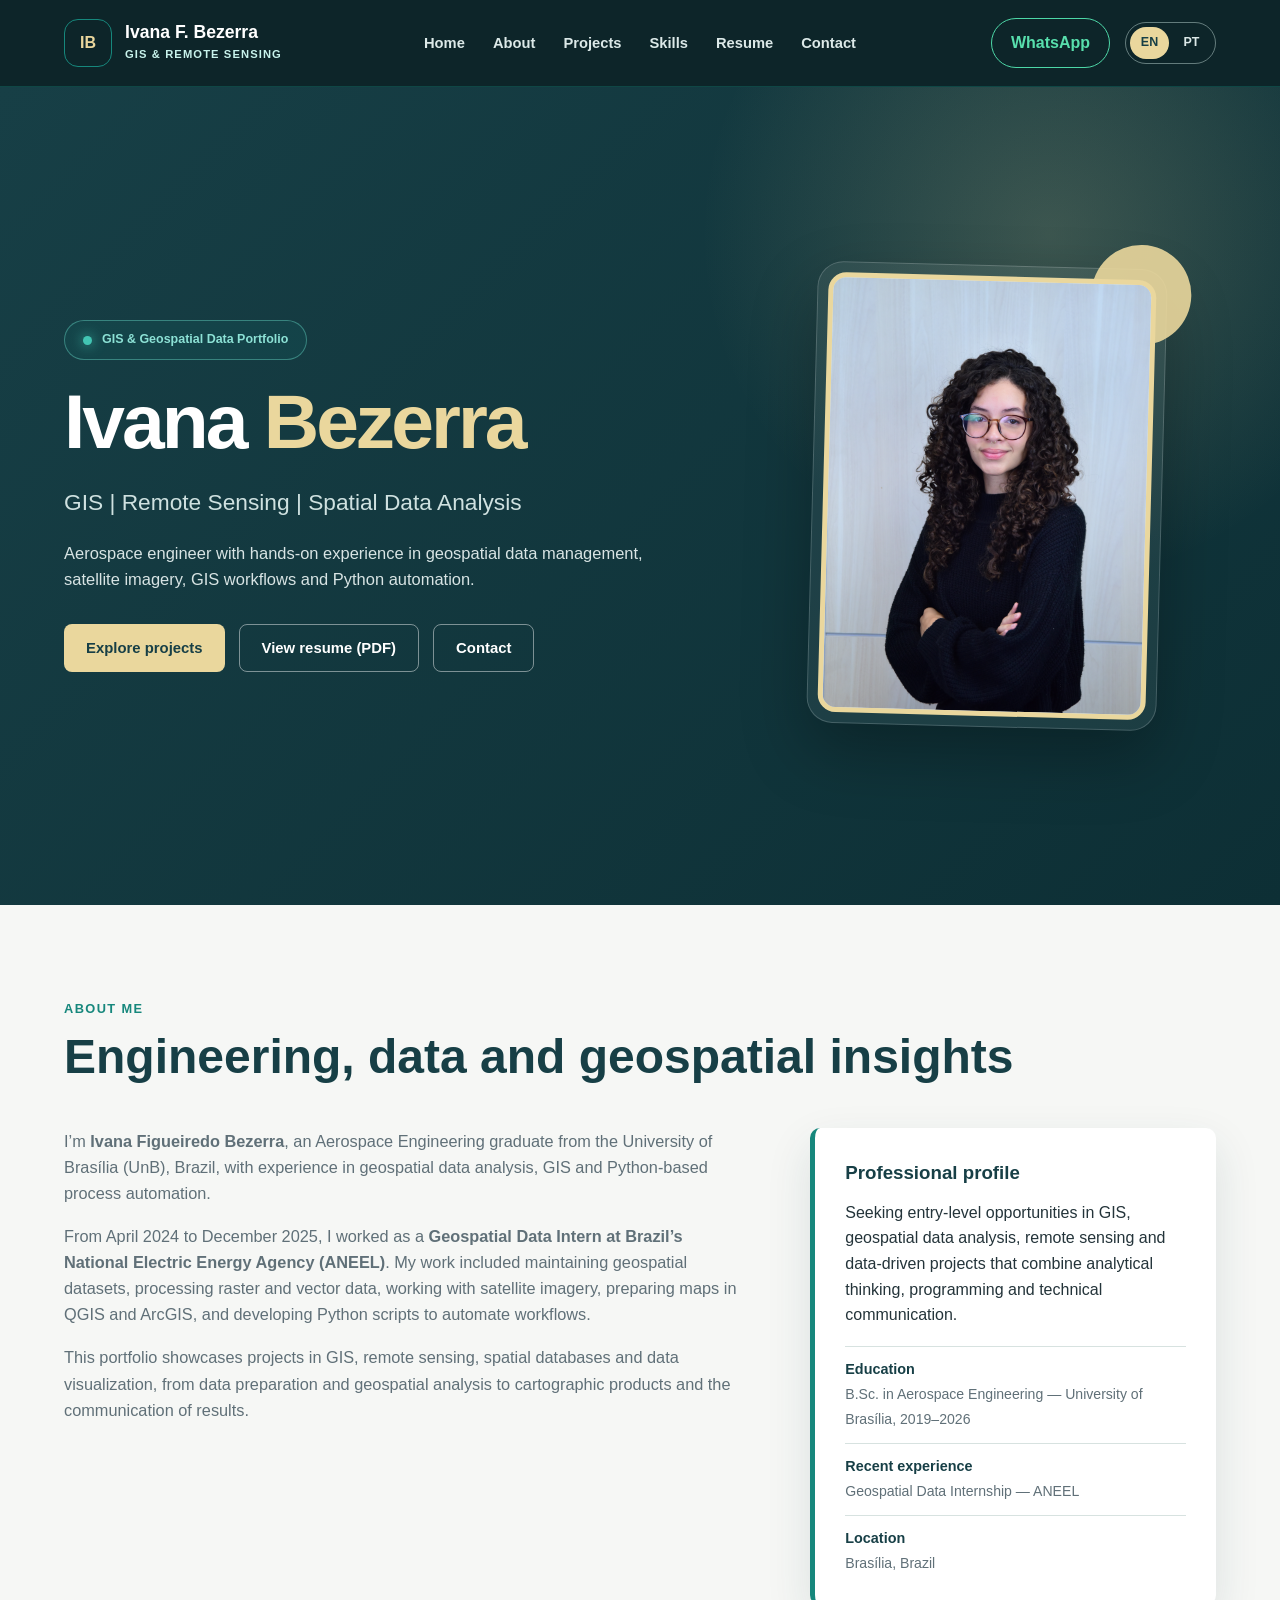
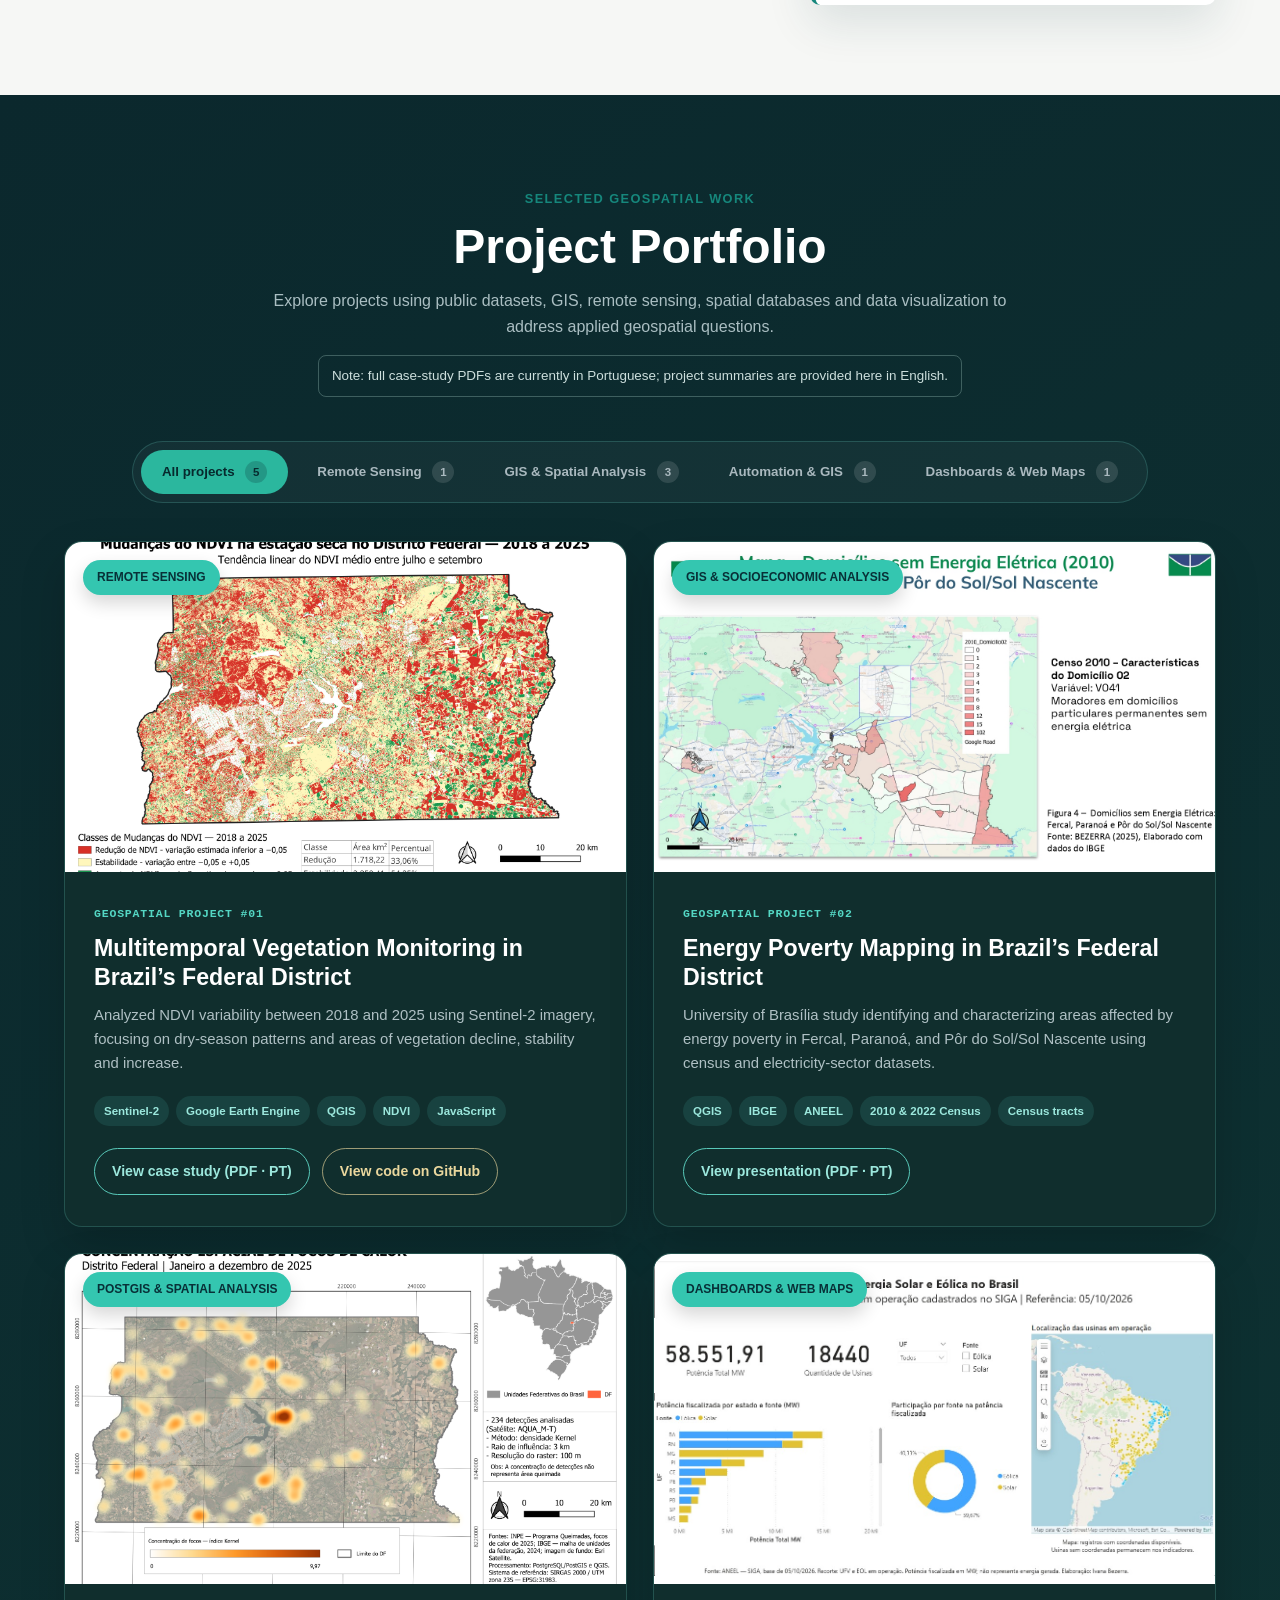
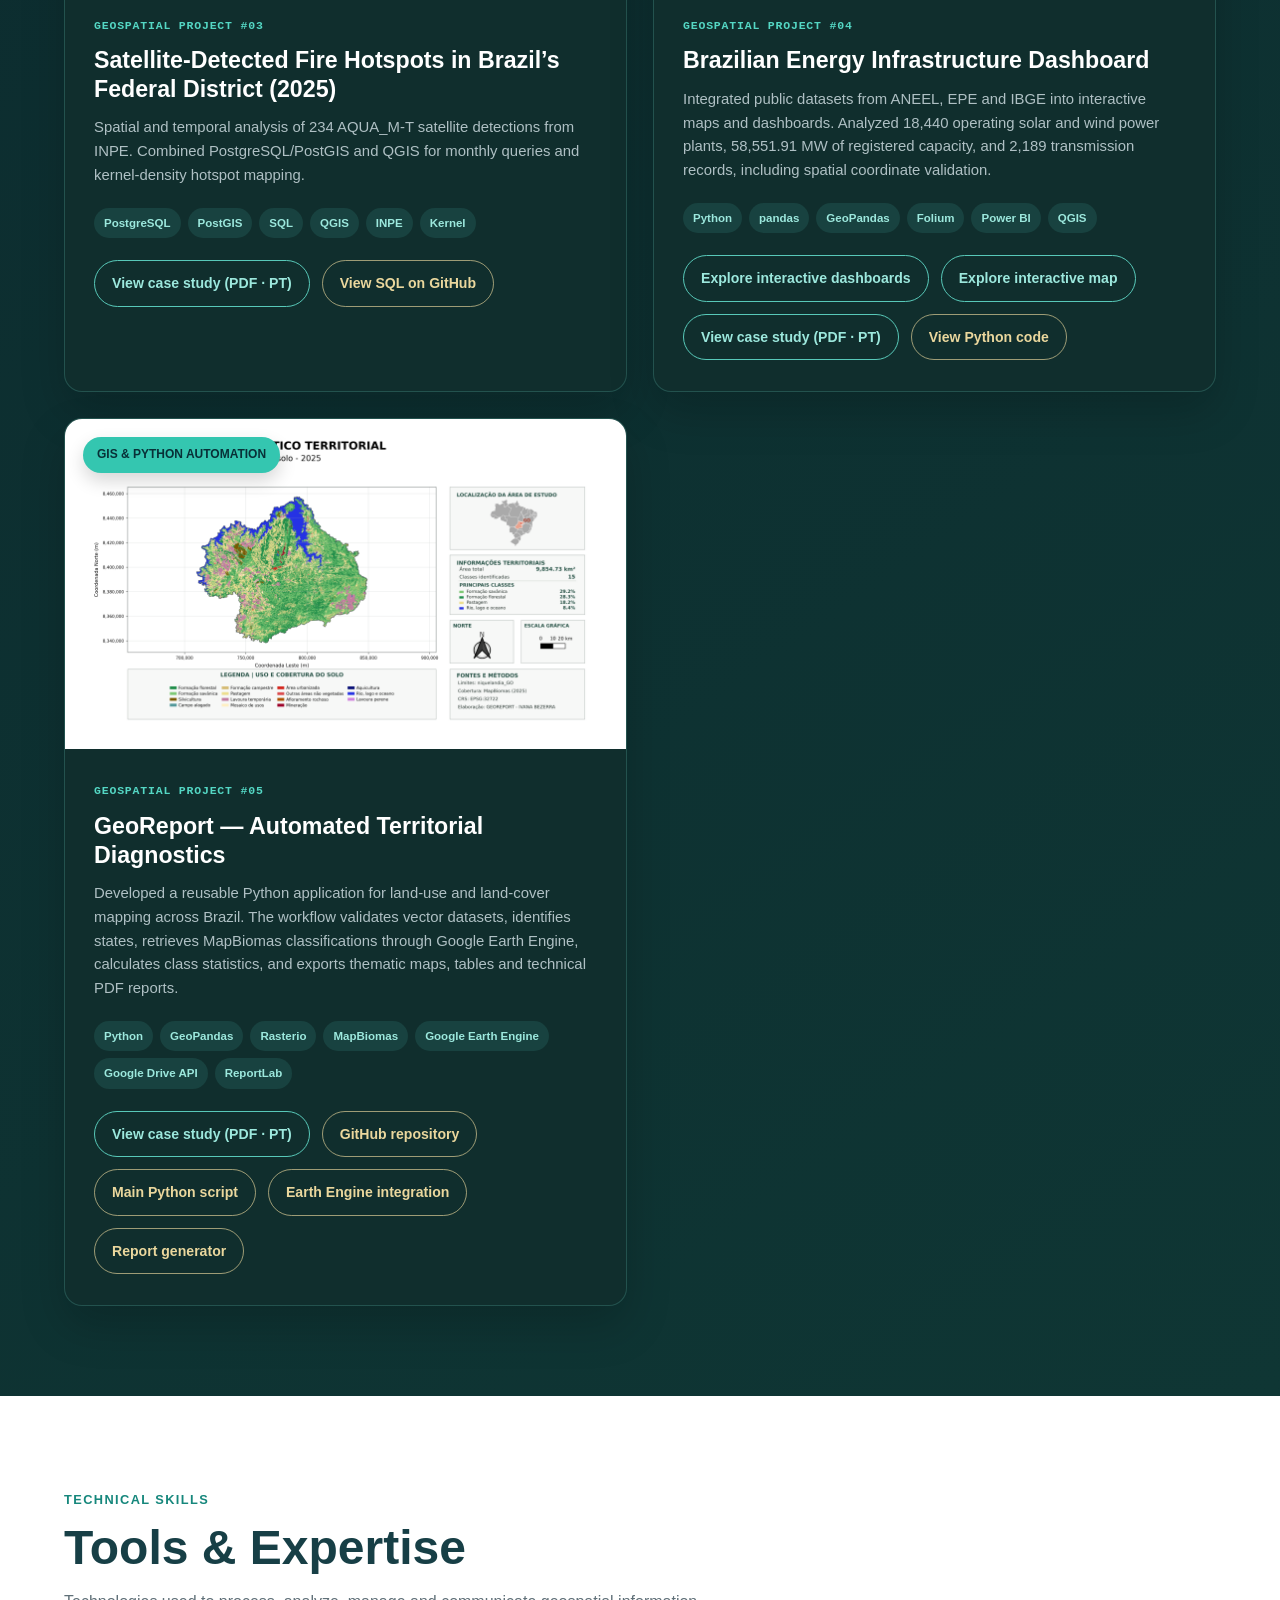
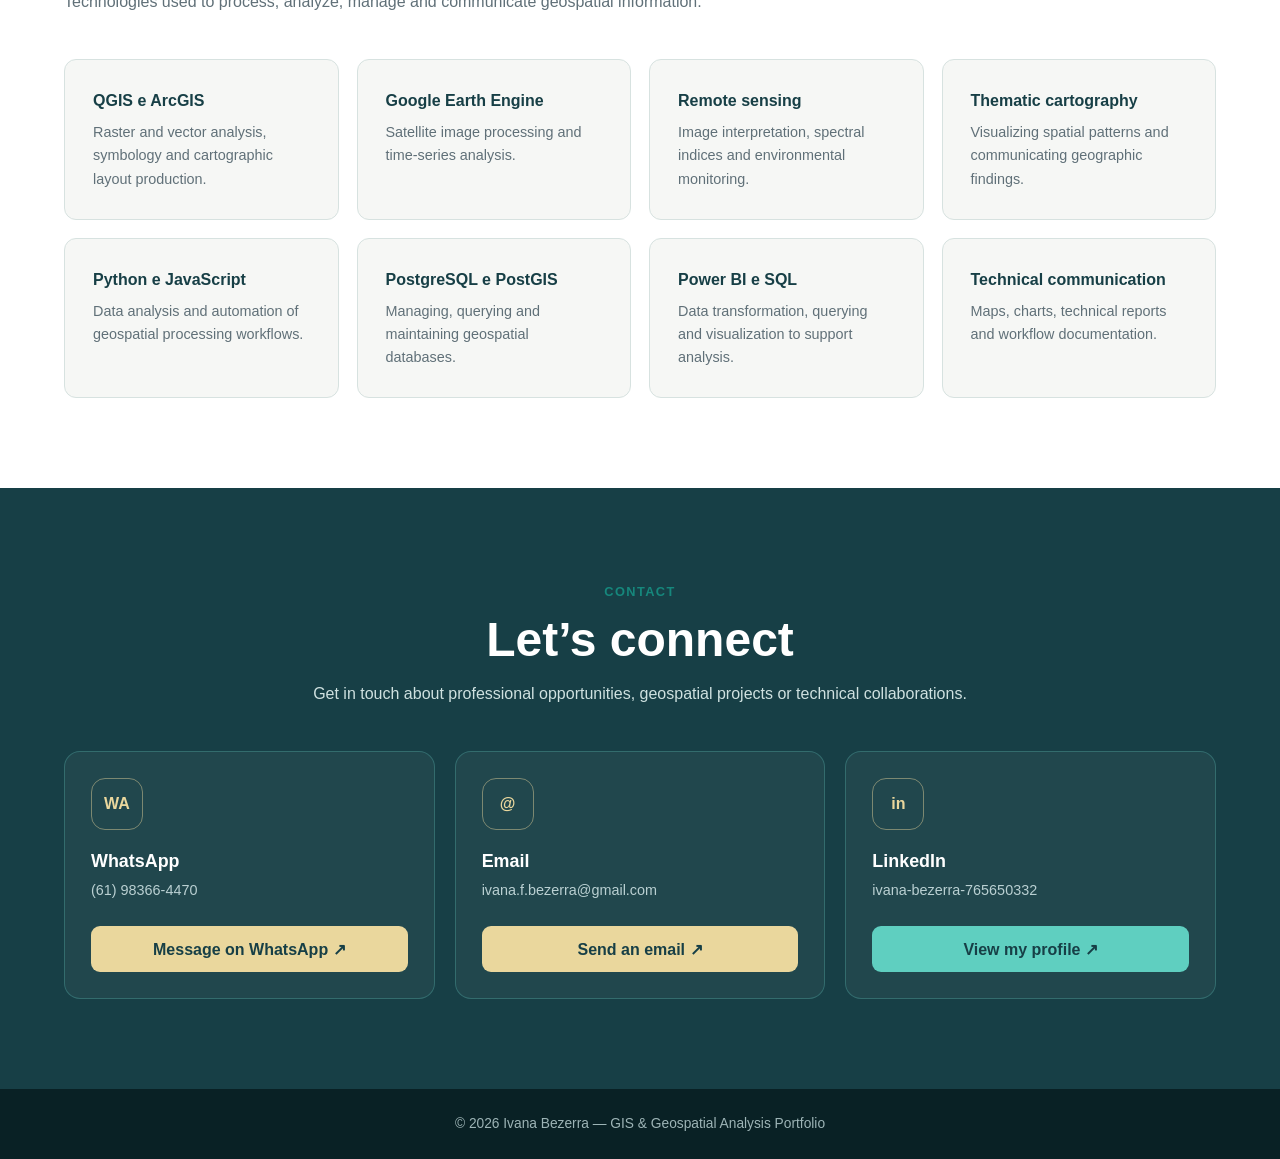
==== commit 8c7fc056: "Add files via upload" ====
--- a/index.html
+++ b/index.html
@@ -5,23 +5,34 @@
 <meta charset="utf-8"/><meta content="width=device-width, initial-scale=1.0" name="viewport"/>
 <title>Ivana Bezerra | GIS &amp; Geospatial Analysis Portfolio</title>
 <meta content="Geospatial analysis portfolio of Ivana Bezerra: GIS, remote sensing, Python automation, PostGIS, spatial data analysis and interactive dashboards." name="description"/>
-
 <link href="styles.css" rel="stylesheet"/><link href="https://ivanafbezerra-afk.github.io/" rel="canonical"/><link href="https://ivanafbezerra-afk.github.io/" hreflang="en" rel="alternate"/><link href="https://ivanafbezerra-afk.github.io/pt/" hreflang="pt-BR" rel="alternate"/><link href="https://ivanafbezerra-afk.github.io/" hreflang="x-default" rel="alternate"/><meta content="website" property="og:type"/><meta content="Ivana Bezerra | GIS &amp; Geospatial Analysis Portfolio" property="og:title"/><meta content="Geospatial analysis portfolio of Ivana Bezerra: GIS, remote sensing, Python automation, PostGIS, spatial data analysis and interactive dashboards." property="og:description"/><meta content="en_US" property="og:locale"/><meta content="https://ivanafbezerra-afk.github.io/" property="og:url"/></head>
 <body>
 <header><nav class="container"><a class="brand" href="#home"><span class="brand-mark">IB</span><span><strong>Ivana F. Bezerra</strong><small>GIS &amp; Remote Sensing</small></span></a><ul class="menu"><li><a href="#home">Home</a></li><li><a href="#about">About</a></li><li><a href="#projects">Projects</a></li><li><a href="#skills">Skills</a></li><li><a href="ivana-bezerra-resume-en.pdf" target="_blank">Resume</a></li><li><a href="#contact">Contact</a></li></ul><div class="nav-actions"><a class="whatsapp-top" href="https://wa.me/5561983664470" rel="noopener noreferrer" target="_blank">WhatsApp</a><div aria-label="Choose language / Selecione o idioma" class="lang-switch"><a aria-current="page" href="./" lang="en" title="English">EN</a><a href="pt/" lang="pt-BR" title="Português">PT</a></div></div></nav></header>
 <main>
 <section class="hero" id="home"><div class="container hero-grid"><div><span class="tag">GIS &amp; Geospatial Data Portfolio</span><h1>Ivana <span>Bezerra</span></h1><h2>GIS | Remote Sensing | Spatial Data Analysis</h2><p>Aerospace engineer with hands-on experience in geospatial data management, satellite imagery, GIS workflows and Python automation.</p><div class="buttons"><a class="button" href="#projects">Explore projects</a><a class="button button-outline" href="ivana-bezerra-resume-en.pdf" rel="noopener noreferrer" target="_blank">View resume (PDF)</a><a class="button button-outline" href="#contact">Contact</a></div></div><div class="profile-wrap"><img alt="Professional portrait of Ivana Bezerra" class="profile-photo" src="foto-ivana.JPG"/></div></div></section>
 <section id="about"><div class="container"><div class="section-head"><span>About me</span><h2>Engineering, data and geospatial insights</h2></div><div class="about-grid"><div class="about-copy"><p>I’m <strong>Ivana Figueiredo Bezerra</strong>, an Aerospace Engineering graduate from the University of Brasília (UnB), Brazil, with experience in geospatial data analysis, GIS and Python-based process automation.</p><p>From April 2024 to December 2025, I worked as a <strong>Geospatial Data Intern at Brazil’s National Electric Energy Agency (ANEEL)</strong>. My work included maintaining geospatial datasets, processing raster and vector data, working with satellite imagery, preparing maps in QGIS and ArcGIS, and developing Python scripts to automate workflows.</p><p>This portfolio showcases projects in GIS, remote sensing, spatial databases and data visualization, from data preparation and geospatial analysis to cartographic products and the communication of results.</p></div><aside class="highlight"><h3>Professional profile</h3><p>Seeking entry-level opportunities in GIS, geospatial data analysis, remote sensing and data-driven projects that combine analytical thinking, programming and technical communication.</p><div class="facts"><div class="fact"><strong>Education</strong><span>B.Sc. in Aerospace Engineering — University of Brasília, 2019–2026</span></div><div class="fact"><strong>Recent experience</strong><span>Geospatial Data Internship — ANEEL</span></div><div class="fact"><strong>Location</strong><span>Brasília, Brazil</span></div></div></aside></div></div></section>
-<section class="projects" id="projects"><div class="container"><div class="section-head center"><span>Selected geospatial work</span><h2>Project Portfolio</h2><p>Explore projects using public datasets, GIS, remote sensing, spatial databases and data visualization to address applied geospatial questions.</p><p class="reports-note">Note: full case-study PDFs are currently in Portuguese; project summaries are provided here in English.</p></div><div aria-label="Filter projects by category" class="filters"><button class="filter active" data-filter="todos" type="button">All projects <span>4</span></button><button class="filter" data-filter="sensoriamento" type="button">Remote Sensing <span>1</span></button><button class="filter" data-filter="sig" type="button">GIS &amp; Spatial Analysis <span>2</span></button><button class="filter" data-filter="dashboards" type="button">Dashboards &amp; Web Maps <span>1</span></button></div><div class="gallery" id="projectGallery">
+<section class="projects" id="projects"><div class="container"><div class="section-head center"><span>Selected geospatial work</span><h2>Project Portfolio</h2><p>Explore projects using public datasets, GIS, remote sensing, spatial databases and data visualization to address applied geospatial questions.</p><p class="reports-note">Note: full case-study PDFs are currently in Portuguese; project summaries are provided here in English.</p></div><div aria-label="Filter projects by category" class="filters"><button class="filter active" data-filter="todos" type="button">All projects <span>5</span></button><button class="filter" data-filter="sensoriamento" type="button">Remote Sensing <span>1</span></button><button class="filter" data-filter="sig" type="button">GIS &amp; Spatial Analysis <span>3</span></button><button class="filter" data-filter="automacao" type="button">Automation &amp; GIS <span>1</span></button><button class="filter" data-filter="dashboards" type="button">Dashboards &amp; Web Maps <span>1</span></button></div><div class="gallery" id="projectGallery">
 <article class="project-card" data-category="sensoriamento"><div class="project-image"><span class="category-badge">Remote sensing</span><img alt="Sentinel-2 NDVI change map for Brazil’s Federal District, 2018–2025" src="capa-projeto-ndvi.png"/></div><div class="project-body"><span class="project-label">Geospatial project #01</span><h3>Multitemporal Vegetation Monitoring in Brazil’s Federal District</h3><p>Analyzed NDVI variability between 2018 and 2025 using Sentinel-2 imagery, focusing on dry-season patterns and areas of vegetation decline, stability and increase.</p><div class="tech"><span>Sentinel-2</span><span>Google Earth Engine</span><span>QGIS</span><span>NDVI</span><span>JavaScript</span></div><div class="project-actions"><a class="project-button" href="estudo-ndvi-distrito-federal.pdf" rel="noopener noreferrer" target="_blank">View case study (PDF · PT)</a><a class="project-button project-button-secondary" href="https://github.com/ivanafbezerra-afk/monitoramento-ndvi-distrito-federal" rel="noopener noreferrer" target="_blank">View code on GitHub</a></div></div></article>
 <article class="project-card" data-category="sig"><div class="project-image"><span class="category-badge">GIS &amp; socioeconomic analysis</span><img alt="Map showing energy poverty in Brazil’s Federal District" src="capa-pobreza-energetica.png"/></div><div class="project-body"><span class="project-label">Geospatial project #02</span><h3>Energy Poverty Mapping in Brazil’s Federal District</h3><p>University of Brasília study identifying and characterizing areas affected by energy poverty in Fercal, Paranoá, and Pôr do Sol/Sol Nascente using census and electricity-sector datasets.</p><div class="tech"><span>QGIS</span><span>IBGE</span><span>ANEEL</span><span>2010 &amp; 2022 Census</span><span>Census tracts</span></div><div class="project-actions"><a class="project-button" href="estudo-pobreza-energetica.pdf" rel="noopener noreferrer" target="_blank">View presentation (PDF · PT)</a></div></div></article>
 <article class="project-card" data-category="sig"><div class="project-image"><span class="category-badge">PostGIS &amp; spatial analysis</span><img alt="Spatial density map of fire hotspots in Brazil’s Federal District, 2025" loading="lazy" src="capa-projeto-queimadas.png"/></div><div class="project-body"><span class="project-label">Geospatial project #03</span><h3>Satellite-Detected Fire Hotspots in Brazil’s Federal District (2025)</h3><p>Spatial and temporal analysis of 234 AQUA_M-T satellite detections from INPE. Combined PostgreSQL/PostGIS and QGIS for monthly queries and kernel-density hotspot mapping.</p><div class="tech"><span>PostgreSQL</span><span>PostGIS</span><span>SQL</span><span>QGIS</span><span>INPE</span><span>Kernel</span></div><div class="project-actions"><a class="project-button" href="estudo-queimadas-distrito-federal.pdf" rel="noopener noreferrer" target="_blank">View case study (PDF · PT)</a><a class="project-button project-button-secondary" href="https://github.com/ivanafbezerra-afk/estudo-areas-queimadas-df-2025/blob/HEAD/scripts_queimadas_df_2025.sql" rel="noopener noreferrer" target="_blank">View SQL on GitHub</a></div></div></article>
 <article class="project-card" data-category="dashboards"><div class="project-image" style="background:#fff"><span class="category-badge">Dashboards &amp; web maps</span><img alt="Energy dashboard with solar and wind power plant indicators and a map of Brazil" loading="lazy" src="capa-energia-brasil.png" style="object-fit:contain"/></div><div class="project-body"><span class="project-label">Geospatial project #04</span><h3>Brazilian Energy Infrastructure Dashboard</h3><p>Integrated public datasets from ANEEL, EPE and IBGE into interactive maps and dashboards. Analyzed 18,440 operating solar and wind power plants, 58,551.91 MW of registered capacity, and 2,189 transmission records, including spatial coordinate validation.</p><div class="tech"><span>Python</span><span>pandas</span><span>GeoPandas</span><span>Folium</span><span>Power BI</span><span>QGIS</span></div><div class="project-actions"><a class="project-button" href="https://ivanafbezerra-afk.github.io/dashboard-energia-brasil/dashboard.html" rel="noopener noreferrer" target="_blank">Explore interactive dashboards</a><a class="project-button" href="https://ivanafbezerra-afk.github.io/dashboard-energia-brasil/" rel="noopener noreferrer" target="_blank">Explore interactive map</a><a class="project-button" href="estudo-energia-brasil.pdf" rel="noopener noreferrer" target="_blank">View case study (PDF · PT)</a><a class="project-button project-button-secondary" href="https://github.com/ivanafbezerra-afk/dashboard-energia-brasil/tree/main/scripts" rel="noopener noreferrer" target="_blank">View Python code</a></div></div></article>
-</div></div></section>
+<article class="project-card" data-category="sig automacao" id="projeto-georeport">
+<div class="project-image georeport-image"><span class="category-badge">GIS &amp; Python automation</span>
+<img alt="GeoReport: mapa temático de uso e cobertura da terra de Niquelândia, Goiás" class="georeport-cover" loading="lazy" src="capa-georeport.png"/></div>
+<div class="project-body"><span class="project-label">Geospatial project #05</span>
+<h3>GeoReport — Automated Territorial Diagnostics</h3><p>Developed a reusable Python application for land-use and land-cover mapping across Brazil. The workflow validates vector datasets, identifies states, retrieves MapBiomas classifications through Google Earth Engine, calculates class statistics, and exports thematic maps, tables and technical PDF reports.</p>
+<div class="tech"><span>Python</span><span>GeoPandas</span><span>Rasterio</span><span>MapBiomas</span><span>Google Earth Engine</span><span>Google Drive API</span><span>ReportLab</span></div>
+<div class="project-actions">
+<a class="project-button" href="estudo-georeport-diagnostico-territorial.pdf" rel="noopener noreferrer" target="_blank">View case study (PDF · PT)</a>
+<a class="project-button project-button-secondary" href="https://github.com/ivanafbezerra-afk/GeoReport" rel="noopener noreferrer" target="_blank">GitHub repository</a>
+<a class="project-button project-button-secondary" href="https://github.com/ivanafbezerra-afk/GeoReport/blob/main/main.py" rel="noopener noreferrer" target="_blank">Main Python script</a>
+<a class="project-button project-button-secondary" href="https://github.com/ivanafbezerra-afk/GeoReport/blob/main/gee_mapbiomas.py" rel="noopener noreferrer" target="_blank">Earth Engine integration</a>
+<a class="project-button project-button-secondary" href="https://github.com/ivanafbezerra-afk/GeoReport/blob/main/relatorio_georeport.py" rel="noopener noreferrer" target="_blank">Report generator</a>
+</div>
+</div></article></div></div></section>
 <section class="skills" id="skills"><div class="container"><div class="section-head"><span>Technical skills</span><h2>Tools &amp; Expertise</h2><p>Technologies used to process, analyze, manage and communicate geospatial information.</p></div><div class="skills-grid"><article class="skill"><h3>QGIS e ArcGIS</h3><p>Raster and vector analysis, symbology and cartographic layout production.</p></article><article class="skill"><h3>Google Earth Engine</h3><p>Satellite image processing and time-series analysis.</p></article><article class="skill"><h3>Remote sensing</h3><p>Image interpretation, spectral indices and environmental monitoring.</p></article><article class="skill"><h3>Thematic cartography</h3><p>Visualizing spatial patterns and communicating geographic findings.</p></article><article class="skill"><h3>Python e JavaScript</h3><p>Data analysis and automation of geospatial processing workflows.</p></article><article class="skill"><h3>PostgreSQL e PostGIS</h3><p>Managing, querying and maintaining geospatial databases.</p></article><article class="skill"><h3>Power BI e SQL</h3><p>Data transformation, querying and visualization to support analysis.</p></article><article class="skill"><h3>Technical communication</h3><p>Maps, charts, technical reports and workflow documentation.</p></article></div></div></section>
 <section class="contact" id="contact"><div class="container"><div class="section-head center"><span>Contact</span><h2>Let’s connect</h2><p>Get in touch about professional opportunities, geospatial projects or technical collaborations.</p></div><div class="contact-grid"><article class="contact-card"><span class="contact-icon">WA</span><h3>WhatsApp</h3><p class="contact-value">(61) 98366-4470</p><a class="contact-button" href="https://wa.me/5561983664470" rel="noopener noreferrer" target="_blank">Message on WhatsApp ↗</a></article><article class="contact-card"><span class="contact-icon">@</span><h3>Email</h3><p class="contact-value">ivana.f.bezerra@gmail.com</p><a class="contact-button" href="mailto:ivana.f.bezerra@gmail.com">Send an email ↗</a></article><article class="contact-card"><span class="contact-icon">in</span><h3>LinkedIn</h3><p class="contact-value">ivana-bezerra-765650332</p><a class="contact-button linkedin" href="https://www.linkedin.com/in/ivana-bezerra-765650332" rel="noopener noreferrer" target="_blank">View my profile ↗</a></article></div></div></section>
 </main>
 <footer><div class="container">© 2026 Ivana Bezerra — GIS &amp; Geospatial Analysis Portfolio</div></footer>
-
 <script defer="True" src="main.js"></script></body>
 </html>
--- a/styles.css
+++ b/styles.css
@@ -20,3 +20,7 @@
 @media(max-width:1100px){nav{gap:14px}.menu{gap:17px}.nav-actions{gap:8px}.whatsapp-top{padding:10px 12px}}
 @media(max-width:950px){nav{grid-template-columns:1fr auto}}
 @media(max-width:560px){.whatsapp-top{display:none}.nav-actions{gap:0}.lang-switch a{min-width:36px}.brand strong{font-size:.98rem}}
+
+/* GeoReport project: keep the full user-supplied map cover visible. */
+.project-image.georeport-image{background:#fff}
+.project-image img.georeport-cover{object-fit:contain;object-position:center;padding:6px;background:#fff}
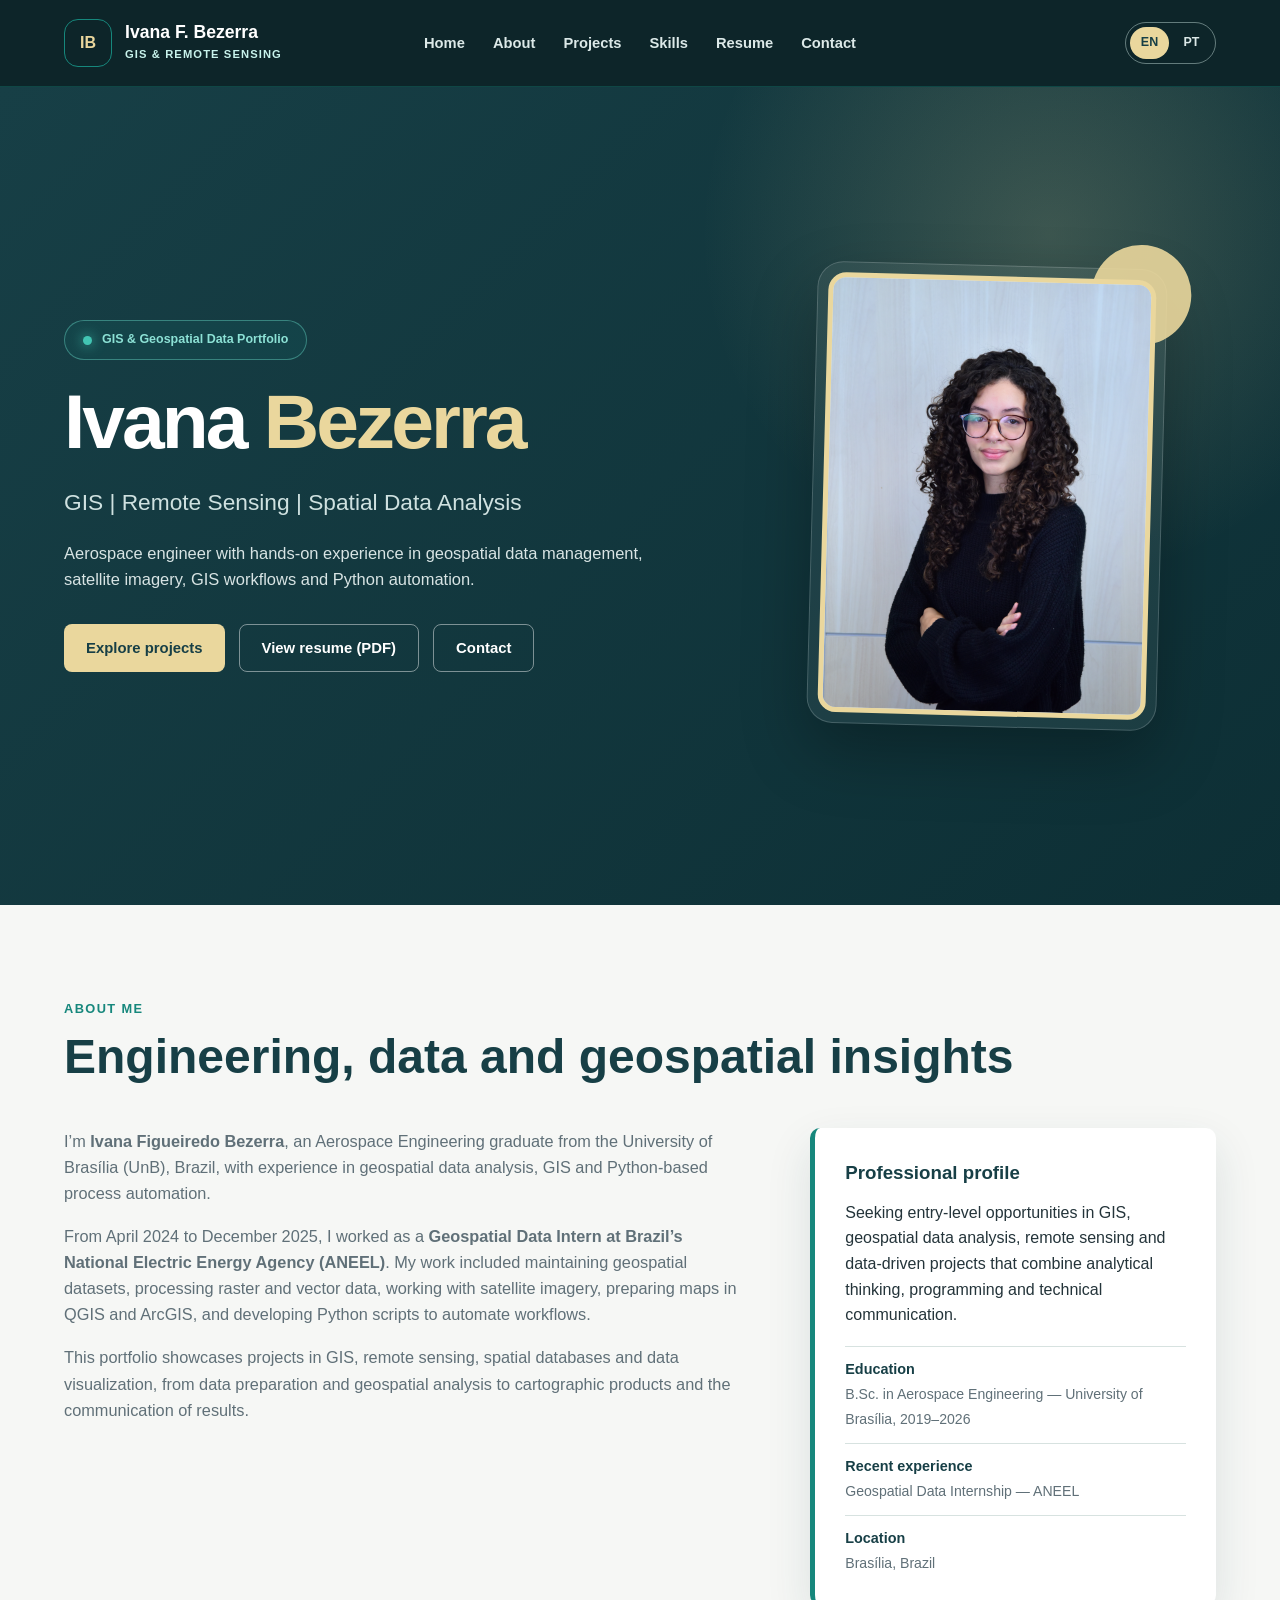
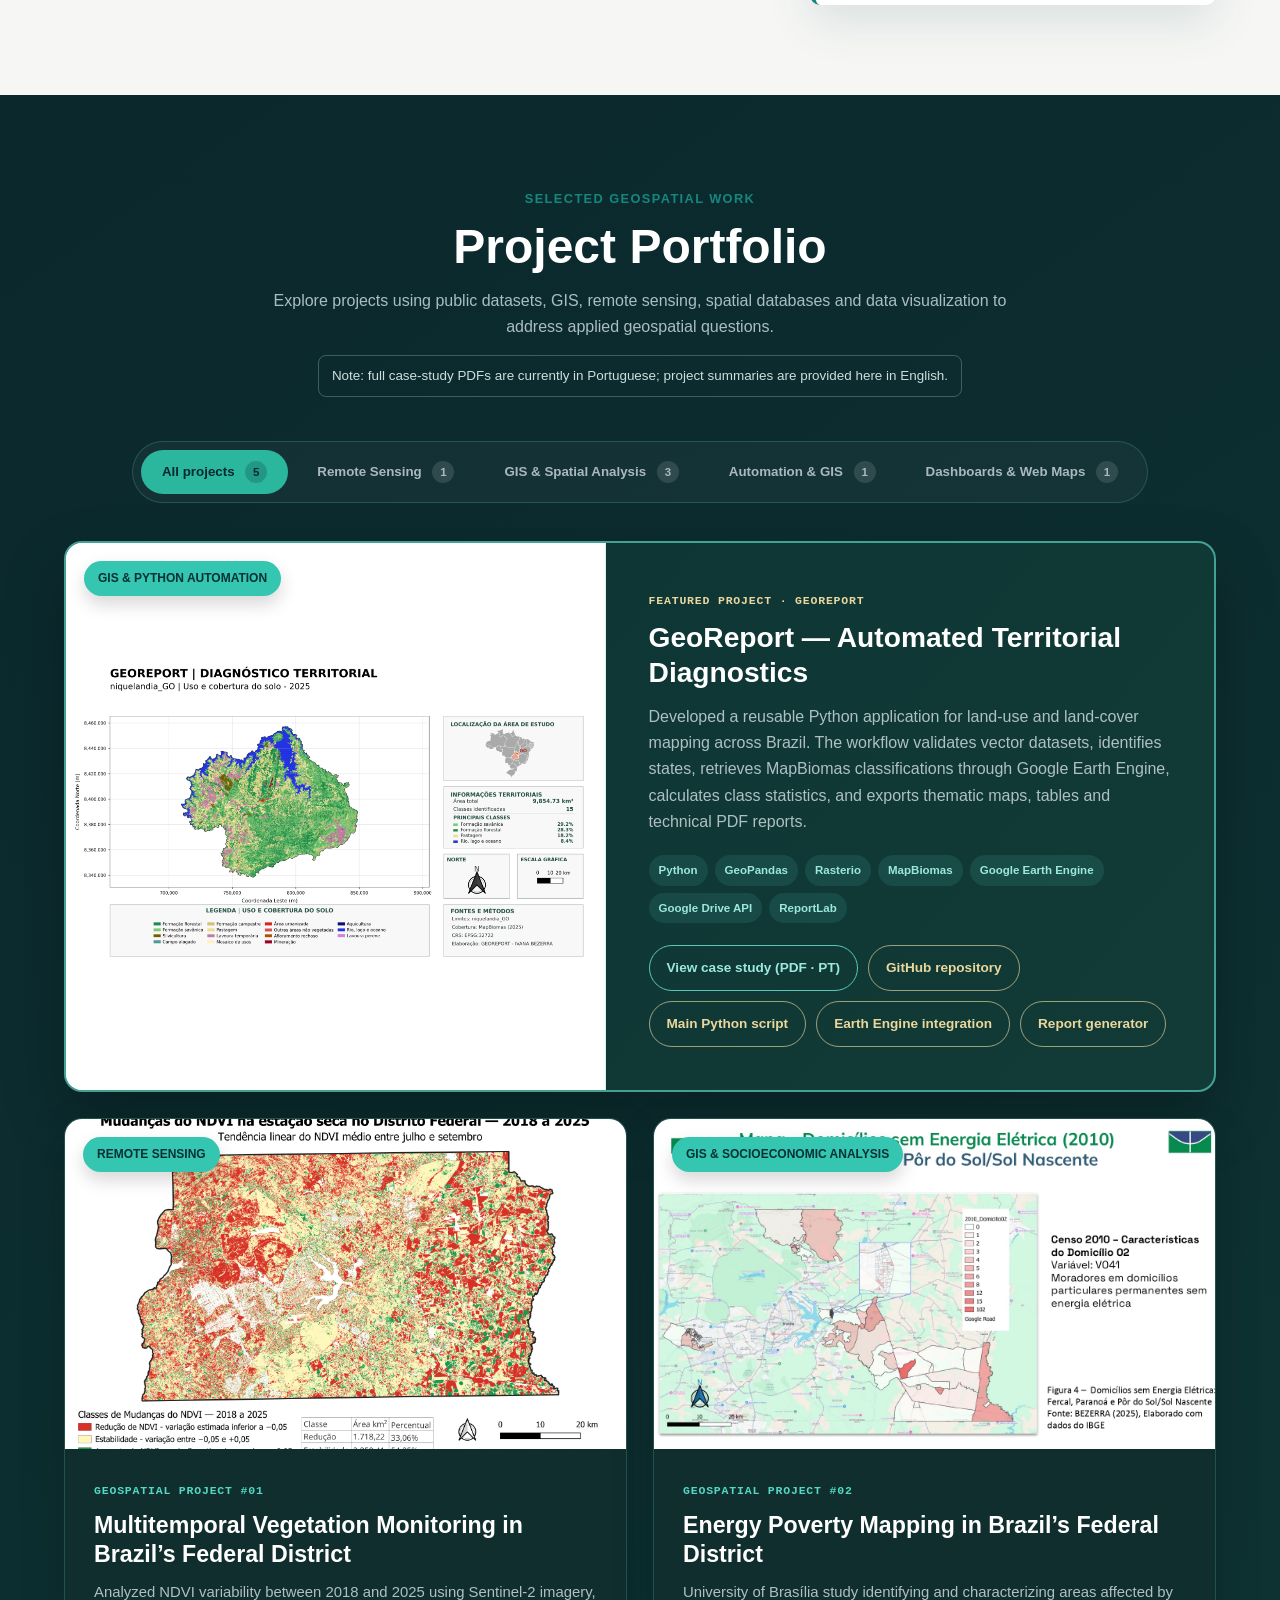
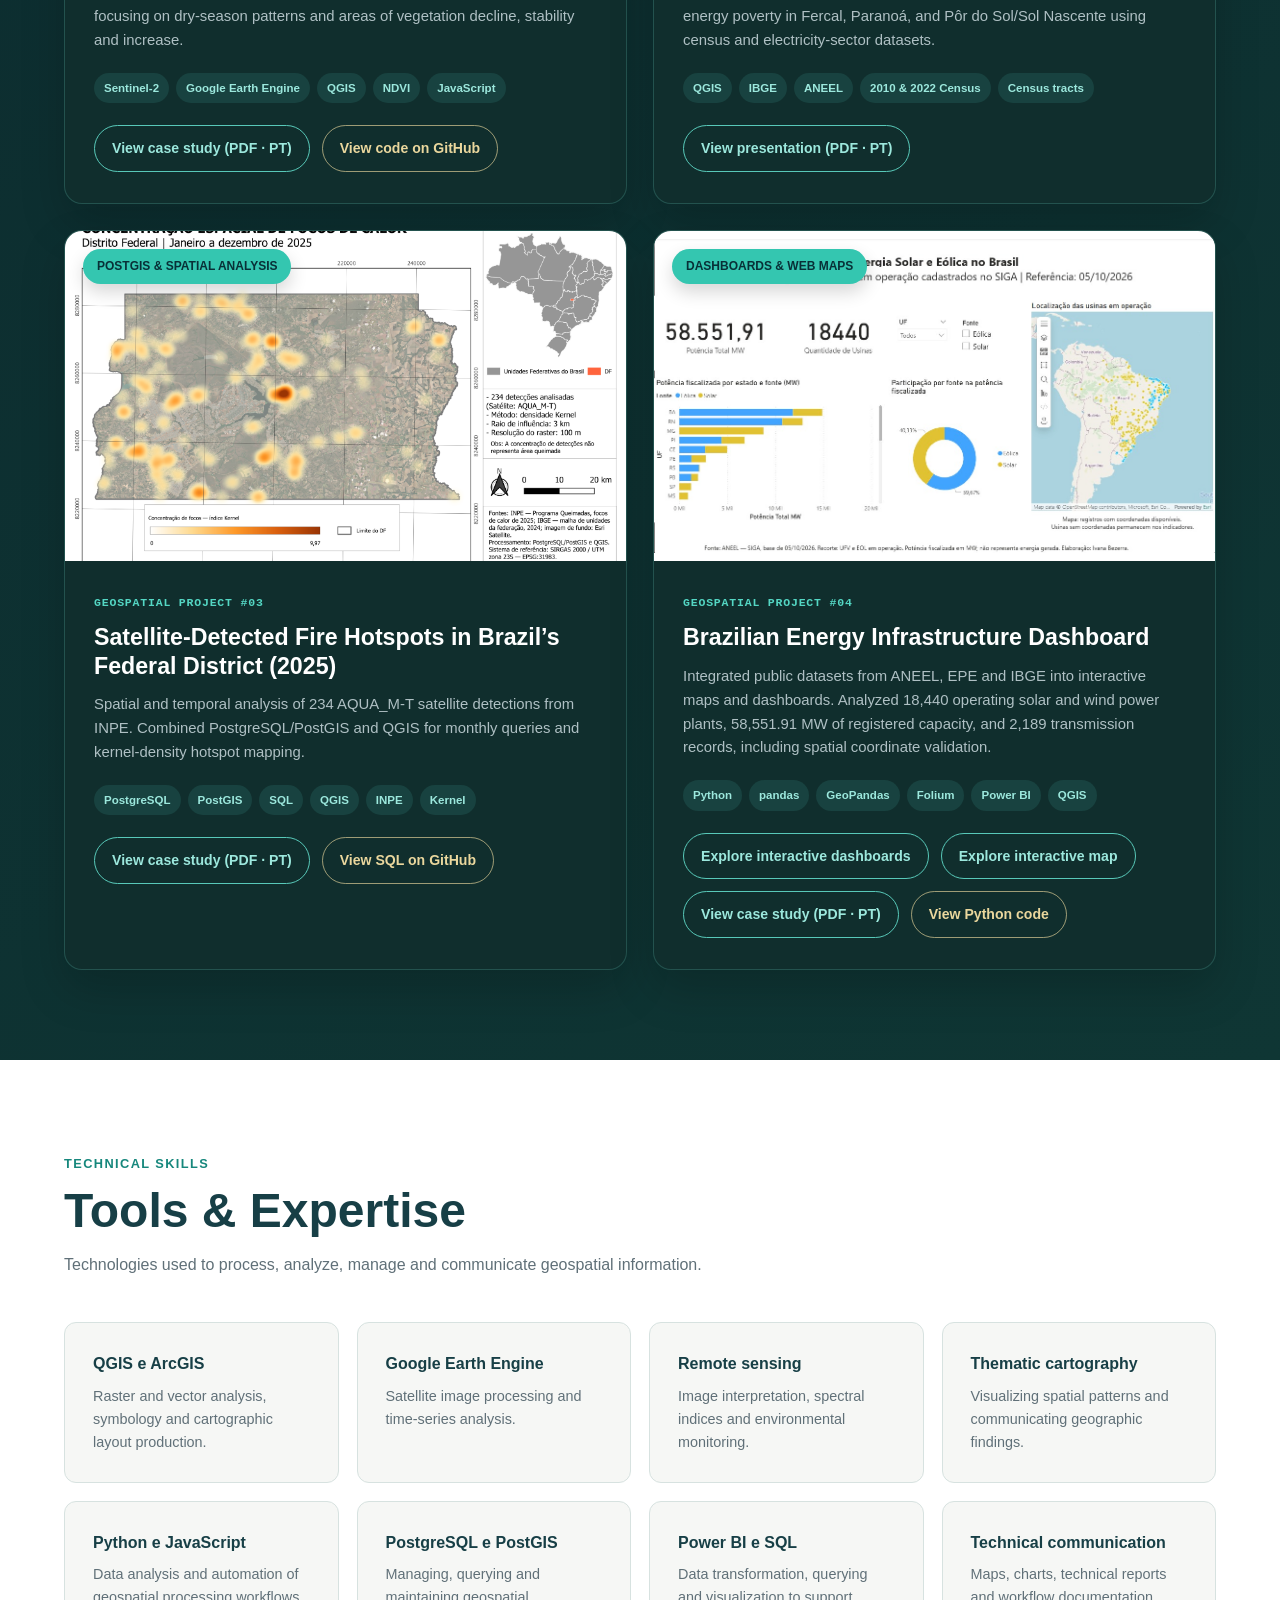
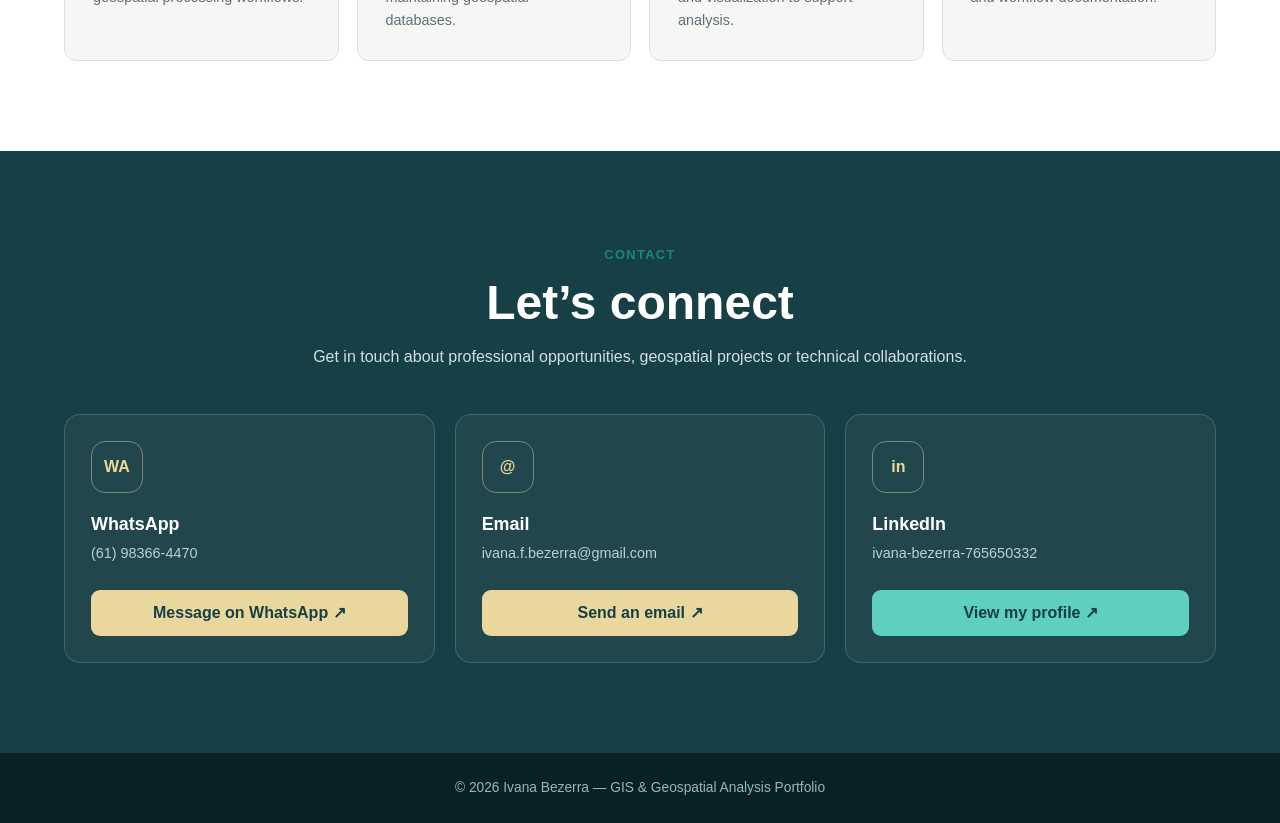
==== commit c22c3429: "Add files via upload" ====
--- a/index.html
+++ b/index.html
@@ -7,29 +7,30 @@
 <meta content="Geospatial analysis portfolio of Ivana Bezerra: GIS, remote sensing, Python automation, PostGIS, spatial data analysis and interactive dashboards." name="description"/>
 <link href="styles.css" rel="stylesheet"/><link href="https://ivanafbezerra-afk.github.io/" rel="canonical"/><link href="https://ivanafbezerra-afk.github.io/" hreflang="en" rel="alternate"/><link href="https://ivanafbezerra-afk.github.io/pt/" hreflang="pt-BR" rel="alternate"/><link href="https://ivanafbezerra-afk.github.io/" hreflang="x-default" rel="alternate"/><meta content="website" property="og:type"/><meta content="Ivana Bezerra | GIS &amp; Geospatial Analysis Portfolio" property="og:title"/><meta content="Geospatial analysis portfolio of Ivana Bezerra: GIS, remote sensing, Python automation, PostGIS, spatial data analysis and interactive dashboards." property="og:description"/><meta content="en_US" property="og:locale"/><meta content="https://ivanafbezerra-afk.github.io/" property="og:url"/></head>
 <body>
-<header><nav class="container"><a class="brand" href="#home"><span class="brand-mark">IB</span><span><strong>Ivana F. Bezerra</strong><small>GIS &amp; Remote Sensing</small></span></a><ul class="menu"><li><a href="#home">Home</a></li><li><a href="#about">About</a></li><li><a href="#projects">Projects</a></li><li><a href="#skills">Skills</a></li><li><a href="ivana-bezerra-resume-en.pdf" target="_blank">Resume</a></li><li><a href="#contact">Contact</a></li></ul><div class="nav-actions"><a class="whatsapp-top" href="https://wa.me/5561983664470" rel="noopener noreferrer" target="_blank">WhatsApp</a><div aria-label="Choose language / Selecione o idioma" class="lang-switch"><a aria-current="page" href="./" lang="en" title="English">EN</a><a href="pt/" lang="pt-BR" title="Português">PT</a></div></div></nav></header>
+<header><nav class="container"><a class="brand" href="#home"><span class="brand-mark">IB</span><span><strong>Ivana F. Bezerra</strong><small>GIS &amp; Remote Sensing</small></span></a><ul class="menu"><li><a href="#home">Home</a></li><li><a href="#about">About</a></li><li><a href="#projects">Projects</a></li><li><a href="#skills">Skills</a></li><li><a href="ivana-bezerra-resume-en.pdf" target="_blank">Resume</a></li><li><a href="#contact">Contact</a></li></ul><div class="nav-actions"><div aria-label="Choose language / Selecione o idioma" class="lang-switch"><a aria-current="page" href="./" lang="en" title="English">EN</a><a href="pt/" lang="pt-BR" title="Português">PT</a></div></div></nav></header>
 <main>
 <section class="hero" id="home"><div class="container hero-grid"><div><span class="tag">GIS &amp; Geospatial Data Portfolio</span><h1>Ivana <span>Bezerra</span></h1><h2>GIS | Remote Sensing | Spatial Data Analysis</h2><p>Aerospace engineer with hands-on experience in geospatial data management, satellite imagery, GIS workflows and Python automation.</p><div class="buttons"><a class="button" href="#projects">Explore projects</a><a class="button button-outline" href="ivana-bezerra-resume-en.pdf" rel="noopener noreferrer" target="_blank">View resume (PDF)</a><a class="button button-outline" href="#contact">Contact</a></div></div><div class="profile-wrap"><img alt="Professional portrait of Ivana Bezerra" class="profile-photo" src="foto-ivana.JPG"/></div></div></section>
 <section id="about"><div class="container"><div class="section-head"><span>About me</span><h2>Engineering, data and geospatial insights</h2></div><div class="about-grid"><div class="about-copy"><p>I’m <strong>Ivana Figueiredo Bezerra</strong>, an Aerospace Engineering graduate from the University of Brasília (UnB), Brazil, with experience in geospatial data analysis, GIS and Python-based process automation.</p><p>From April 2024 to December 2025, I worked as a <strong>Geospatial Data Intern at Brazil’s National Electric Energy Agency (ANEEL)</strong>. My work included maintaining geospatial datasets, processing raster and vector data, working with satellite imagery, preparing maps in QGIS and ArcGIS, and developing Python scripts to automate workflows.</p><p>This portfolio showcases projects in GIS, remote sensing, spatial databases and data visualization, from data preparation and geospatial analysis to cartographic products and the communication of results.</p></div><aside class="highlight"><h3>Professional profile</h3><p>Seeking entry-level opportunities in GIS, geospatial data analysis, remote sensing and data-driven projects that combine analytical thinking, programming and technical communication.</p><div class="facts"><div class="fact"><strong>Education</strong><span>B.Sc. in Aerospace Engineering — University of Brasília, 2019–2026</span></div><div class="fact"><strong>Recent experience</strong><span>Geospatial Data Internship — ANEEL</span></div><div class="fact"><strong>Location</strong><span>Brasília, Brazil</span></div></div></aside></div></div></section>
 <section class="projects" id="projects"><div class="container"><div class="section-head center"><span>Selected geospatial work</span><h2>Project Portfolio</h2><p>Explore projects using public datasets, GIS, remote sensing, spatial databases and data visualization to address applied geospatial questions.</p><p class="reports-note">Note: full case-study PDFs are currently in Portuguese; project summaries are provided here in English.</p></div><div aria-label="Filter projects by category" class="filters"><button class="filter active" data-filter="todos" type="button">All projects <span>5</span></button><button class="filter" data-filter="sensoriamento" type="button">Remote Sensing <span>1</span></button><button class="filter" data-filter="sig" type="button">GIS &amp; Spatial Analysis <span>3</span></button><button class="filter" data-filter="automacao" type="button">Automation &amp; GIS <span>1</span></button><button class="filter" data-filter="dashboards" type="button">Dashboards &amp; Web Maps <span>1</span></button></div><div class="gallery" id="projectGallery">
+<article class="project-card project-featured" data-category="sig automacao" id="projeto-georeport">
+<div class="project-image georeport-image"><span class="category-badge">GIS &amp; Python automation</span>
+<img alt="GeoReport: mapa temático de uso e cobertura da terra de Niquelândia, Goiás" class="georeport-cover" fetchpriority="high" src="capa-georeport.png"/></div>
+<div class="project-body"><span class="project-label">Featured project · GeoReport</span>
+<h3>GeoReport — Automated Territorial Diagnostics</h3><p>Developed a reusable Python application for land-use and land-cover mapping across Brazil. The workflow validates vector datasets, identifies states, retrieves MapBiomas classifications through Google Earth Engine, calculates class statistics, and exports thematic maps, tables and technical PDF reports.</p>
+<div class="tech"><span>Python</span><span>GeoPandas</span><span>Rasterio</span><span>MapBiomas</span><span>Google Earth Engine</span><span>Google Drive API</span><span>ReportLab</span></div>
+<div class="project-actions">
+<a class="project-button" href="estudo-georeport-diagnostico-territorial.pdf" rel="noopener noreferrer" target="_blank">View case study (PDF · PT)</a>
+<a class="project-button project-button-secondary" href="https://github.com/ivanafbezerra-afk/GeoReport_Diagnostico_territorial" rel="noopener noreferrer" target="_blank">GitHub repository</a>
+<a class="project-button project-button-secondary" href="https://github.com/ivanafbezerra-afk/GeoReport_Diagnostico_territorial/blob/main/main.py" rel="noopener noreferrer" target="_blank">Main Python script</a>
+<a class="project-button project-button-secondary" href="https://github.com/ivanafbezerra-afk/GeoReport_Diagnostico_territorial/blob/main/gee_mapbiomas.py" rel="noopener noreferrer" target="_blank">Earth Engine integration</a>
+<a class="project-button project-button-secondary" href="https://github.com/ivanafbezerra-afk/GeoReport_Diagnostico_territorial/blob/main/relatorio_georeport.py" rel="noopener noreferrer" target="_blank">Report generator</a>
+</div>
+</div></article>
 <article class="project-card" data-category="sensoriamento"><div class="project-image"><span class="category-badge">Remote sensing</span><img alt="Sentinel-2 NDVI change map for Brazil’s Federal District, 2018–2025" src="capa-projeto-ndvi.png"/></div><div class="project-body"><span class="project-label">Geospatial project #01</span><h3>Multitemporal Vegetation Monitoring in Brazil’s Federal District</h3><p>Analyzed NDVI variability between 2018 and 2025 using Sentinel-2 imagery, focusing on dry-season patterns and areas of vegetation decline, stability and increase.</p><div class="tech"><span>Sentinel-2</span><span>Google Earth Engine</span><span>QGIS</span><span>NDVI</span><span>JavaScript</span></div><div class="project-actions"><a class="project-button" href="estudo-ndvi-distrito-federal.pdf" rel="noopener noreferrer" target="_blank">View case study (PDF · PT)</a><a class="project-button project-button-secondary" href="https://github.com/ivanafbezerra-afk/monitoramento-ndvi-distrito-federal" rel="noopener noreferrer" target="_blank">View code on GitHub</a></div></div></article>
 <article class="project-card" data-category="sig"><div class="project-image"><span class="category-badge">GIS &amp; socioeconomic analysis</span><img alt="Map showing energy poverty in Brazil’s Federal District" src="capa-pobreza-energetica.png"/></div><div class="project-body"><span class="project-label">Geospatial project #02</span><h3>Energy Poverty Mapping in Brazil’s Federal District</h3><p>University of Brasília study identifying and characterizing areas affected by energy poverty in Fercal, Paranoá, and Pôr do Sol/Sol Nascente using census and electricity-sector datasets.</p><div class="tech"><span>QGIS</span><span>IBGE</span><span>ANEEL</span><span>2010 &amp; 2022 Census</span><span>Census tracts</span></div><div class="project-actions"><a class="project-button" href="estudo-pobreza-energetica.pdf" rel="noopener noreferrer" target="_blank">View presentation (PDF · PT)</a></div></div></article>
 <article class="project-card" data-category="sig"><div class="project-image"><span class="category-badge">PostGIS &amp; spatial analysis</span><img alt="Spatial density map of fire hotspots in Brazil’s Federal District, 2025" loading="lazy" src="capa-projeto-queimadas.png"/></div><div class="project-body"><span class="project-label">Geospatial project #03</span><h3>Satellite-Detected Fire Hotspots in Brazil’s Federal District (2025)</h3><p>Spatial and temporal analysis of 234 AQUA_M-T satellite detections from INPE. Combined PostgreSQL/PostGIS and QGIS for monthly queries and kernel-density hotspot mapping.</p><div class="tech"><span>PostgreSQL</span><span>PostGIS</span><span>SQL</span><span>QGIS</span><span>INPE</span><span>Kernel</span></div><div class="project-actions"><a class="project-button" href="estudo-queimadas-distrito-federal.pdf" rel="noopener noreferrer" target="_blank">View case study (PDF · PT)</a><a class="project-button project-button-secondary" href="https://github.com/ivanafbezerra-afk/estudo-areas-queimadas-df-2025/blob/HEAD/scripts_queimadas_df_2025.sql" rel="noopener noreferrer" target="_blank">View SQL on GitHub</a></div></div></article>
 <article class="project-card" data-category="dashboards"><div class="project-image" style="background:#fff"><span class="category-badge">Dashboards &amp; web maps</span><img alt="Energy dashboard with solar and wind power plant indicators and a map of Brazil" loading="lazy" src="capa-energia-brasil.png" style="object-fit:contain"/></div><div class="project-body"><span class="project-label">Geospatial project #04</span><h3>Brazilian Energy Infrastructure Dashboard</h3><p>Integrated public datasets from ANEEL, EPE and IBGE into interactive maps and dashboards. Analyzed 18,440 operating solar and wind power plants, 58,551.91 MW of registered capacity, and 2,189 transmission records, including spatial coordinate validation.</p><div class="tech"><span>Python</span><span>pandas</span><span>GeoPandas</span><span>Folium</span><span>Power BI</span><span>QGIS</span></div><div class="project-actions"><a class="project-button" href="https://ivanafbezerra-afk.github.io/dashboard-energia-brasil/dashboard.html" rel="noopener noreferrer" target="_blank">Explore interactive dashboards</a><a class="project-button" href="https://ivanafbezerra-afk.github.io/dashboard-energia-brasil/" rel="noopener noreferrer" target="_blank">Explore interactive map</a><a class="project-button" href="estudo-energia-brasil.pdf" rel="noopener noreferrer" target="_blank">View case study (PDF · PT)</a><a class="project-button project-button-secondary" href="https://github.com/ivanafbezerra-afk/dashboard-energia-brasil/tree/main/scripts" rel="noopener noreferrer" target="_blank">View Python code</a></div></div></article>
-<article class="project-card" data-category="sig automacao" id="projeto-georeport">
-<div class="project-image georeport-image"><span class="category-badge">GIS &amp; Python automation</span>
-<img alt="GeoReport: mapa temático de uso e cobertura da terra de Niquelândia, Goiás" class="georeport-cover" loading="lazy" src="capa-georeport.png"/></div>
-<div class="project-body"><span class="project-label">Geospatial project #05</span>
-<h3>GeoReport — Automated Territorial Diagnostics</h3><p>Developed a reusable Python application for land-use and land-cover mapping across Brazil. The workflow validates vector datasets, identifies states, retrieves MapBiomas classifications through Google Earth Engine, calculates class statistics, and exports thematic maps, tables and technical PDF reports.</p>
-<div class="tech"><span>Python</span><span>GeoPandas</span><span>Rasterio</span><span>MapBiomas</span><span>Google Earth Engine</span><span>Google Drive API</span><span>ReportLab</span></div>
-<div class="project-actions">
-<a class="project-button" href="estudo-georeport-diagnostico-territorial.pdf" rel="noopener noreferrer" target="_blank">View case study (PDF · PT)</a>
-<a class="project-button project-button-secondary" href="https://github.com/ivanafbezerra-afk/GeoReport" rel="noopener noreferrer" target="_blank">GitHub repository</a>
-<a class="project-button project-button-secondary" href="https://github.com/ivanafbezerra-afk/GeoReport/blob/main/main.py" rel="noopener noreferrer" target="_blank">Main Python script</a>
-<a class="project-button project-button-secondary" href="https://github.com/ivanafbezerra-afk/GeoReport/blob/main/gee_mapbiomas.py" rel="noopener noreferrer" target="_blank">Earth Engine integration</a>
-<a class="project-button project-button-secondary" href="https://github.com/ivanafbezerra-afk/GeoReport/blob/main/relatorio_georeport.py" rel="noopener noreferrer" target="_blank">Report generator</a>
-</div>
-</div></article></div></div></section>
+</div></div></section>
 <section class="skills" id="skills"><div class="container"><div class="section-head"><span>Technical skills</span><h2>Tools &amp; Expertise</h2><p>Technologies used to process, analyze, manage and communicate geospatial information.</p></div><div class="skills-grid"><article class="skill"><h3>QGIS e ArcGIS</h3><p>Raster and vector analysis, symbology and cartographic layout production.</p></article><article class="skill"><h3>Google Earth Engine</h3><p>Satellite image processing and time-series analysis.</p></article><article class="skill"><h3>Remote sensing</h3><p>Image interpretation, spectral indices and environmental monitoring.</p></article><article class="skill"><h3>Thematic cartography</h3><p>Visualizing spatial patterns and communicating geographic findings.</p></article><article class="skill"><h3>Python e JavaScript</h3><p>Data analysis and automation of geospatial processing workflows.</p></article><article class="skill"><h3>PostgreSQL e PostGIS</h3><p>Managing, querying and maintaining geospatial databases.</p></article><article class="skill"><h3>Power BI e SQL</h3><p>Data transformation, querying and visualization to support analysis.</p></article><article class="skill"><h3>Technical communication</h3><p>Maps, charts, technical reports and workflow documentation.</p></article></div></div></section>
 <section class="contact" id="contact"><div class="container"><div class="section-head center"><span>Contact</span><h2>Let’s connect</h2><p>Get in touch about professional opportunities, geospatial projects or technical collaborations.</p></div><div class="contact-grid"><article class="contact-card"><span class="contact-icon">WA</span><h3>WhatsApp</h3><p class="contact-value">(61) 98366-4470</p><a class="contact-button" href="https://wa.me/5561983664470" rel="noopener noreferrer" target="_blank">Message on WhatsApp ↗</a></article><article class="contact-card"><span class="contact-icon">@</span><h3>Email</h3><p class="contact-value">ivana.f.bezerra@gmail.com</p><a class="contact-button" href="mailto:ivana.f.bezerra@gmail.com">Send an email ↗</a></article><article class="contact-card"><span class="contact-icon">in</span><h3>LinkedIn</h3><p class="contact-value">ivana-bezerra-765650332</p><a class="contact-button linkedin" href="https://www.linkedin.com/in/ivana-bezerra-765650332" rel="noopener noreferrer" target="_blank">View my profile ↗</a></article></div></div></section>
 </main>
--- a/styles.css
+++ b/styles.css
@@ -1,13 +1,13 @@
 
     :root{--navy:#173f46;--dark:#0d2f35;--teal:#16877c;--mint:#dcefed;--sand:#ead79d;--bg:#f6f7f5;--white:#fff;--text:#24343a;--muted:#607078;--border:#d7e2e0;--shadow:0 18px 45px rgba(23,63,70,.12)}
     *{box-sizing:border-box;margin:0;padding:0}html{scroll-behavior:smooth}body{font-family:Arial,Helvetica,sans-serif;background:var(--bg);color:var(--text);line-height:1.6;overflow-x:hidden}a{color:inherit;text-decoration:none}.container{width:min(1180px,90%);margin:auto}
-    header{position:sticky;top:0;z-index:1000;background:rgba(9,33,37,.98);border-bottom:1px solid rgba(22,135,124,.35)}nav{min-height:86px;display:grid;grid-template-columns:1fr auto 1fr;align-items:center;gap:28px}.brand{display:flex;align-items:center;gap:13px;color:#fff}.brand-mark{width:48px;height:48px;display:grid;place-content:center;border:1px solid var(--teal);border-radius:14px;color:var(--sand);font-weight:900}.brand strong{display:block;font-size:1.1rem;line-height:1.15}.brand small{display:block;margin-top:4px;color:#c8f3ec;font-size:.7rem;font-weight:800;letter-spacing:1.1px;text-transform:uppercase}.menu{display:flex;align-items:center;gap:28px;list-style:none;color:#dce9e8}.menu a{font-size:.92rem;font-weight:700}.menu a:hover{color:var(--sand)}.whatsapp-top{justify-self:end;display:inline-flex;align-items:center;gap:9px;padding:11px 19px;border:1px solid #4dd7a7;border-radius:999px;color:#58dfad;font-weight:800}.whatsapp-top:hover{background:#4dd7a7;color:#092125}
+    header{position:sticky;top:0;z-index:1000;background:rgba(9,33,37,.98);border-bottom:1px solid rgba(22,135,124,.35)}nav{min-height:86px;display:grid;grid-template-columns:1fr auto 1fr;align-items:center;gap:28px}.brand{display:flex;align-items:center;gap:13px;color:#fff}.brand-mark{width:48px;height:48px;display:grid;place-content:center;border:1px solid var(--teal);border-radius:14px;color:var(--sand);font-weight:900}.brand strong{display:block;font-size:1.1rem;line-height:1.15}.brand small{display:block;margin-top:4px;color:#c8f3ec;font-size:.7rem;font-weight:800;letter-spacing:1.1px;text-transform:uppercase}.menu{display:flex;align-items:center;gap:28px;list-style:none;color:#dce9e8}.menu a{font-size:.92rem;font-weight:700}.menu a:hover{color:var(--sand)}
     .hero{min-height:650px;display:flex;align-items:center;background:radial-gradient(circle at 82% 18%,rgba(234,215,157,.2),transparent 28%),linear-gradient(135deg,var(--navy),var(--dark));color:#fff}.hero-grid{display:grid;grid-template-columns:1.15fr .85fr;align-items:center;gap:75px;padding:88px 0}.tag{display:inline-flex;align-items:center;gap:10px;margin-bottom:22px;padding:9px 18px;border:1px solid rgba(101,208,194,.45);border-radius:999px;background:rgba(22,135,124,.12);color:#8ce1d5;font-size:.78rem;font-weight:800}.tag:before{content:"";width:9px;height:9px;border-radius:50%;background:#42c5b3;box-shadow:0 0 13px #42c5b3}.hero h1{font-size:clamp(3rem,6vw,5.6rem);line-height:1.02;letter-spacing:-3px}.hero h1 span{color:var(--sand)}.hero h2{margin-top:23px;color:#cfe1e0;font-size:clamp(1.1rem,2vw,1.42rem);font-weight:400}.hero p{max-width:680px;margin-top:20px;color:#d8e4e4;font-size:1.03rem}.buttons{display:flex;flex-wrap:wrap;gap:14px;margin-top:31px}.button{display:inline-flex;align-items:center;justify-content:center;min-height:48px;padding:0 22px;border:0;border-radius:8px;background:var(--sand);color:var(--navy);font:800 .93rem Arial;cursor:pointer;transition:.2s}.button:hover{transform:translateY(-2px)}.button-outline{border:1px solid rgba(255,255,255,.45);background:transparent;color:#fff}.profile-wrap{position:relative;width:min(350px,100%);margin:auto;padding:10px;border:1px solid rgba(255,255,255,.18);border-radius:26px;background:rgba(255,255,255,.06);box-shadow:0 28px 65px rgba(0,0,0,.28);transform:rotate(1.5deg)}.profile-wrap:before{position:absolute;content:"";width:100px;height:100px;right:-25px;top:-25px;border-radius:50%;background:var(--sand);opacity:.9;z-index:-1}.profile-photo{display:block;width:100%;height:440px;object-fit:cover;object-position:center 30%;border:5px solid var(--sand);border-radius:18px;background:#dbe5e8}
     section{padding:90px 0}.section-head{margin-bottom:44px}.section-head>span{color:var(--teal);font-size:.8rem;font-weight:800;letter-spacing:1.4px;text-transform:uppercase}.section-head h2{margin-top:8px;color:var(--navy);font-size:clamp(2rem,4vw,3rem);line-height:1.15}.section-head p{max-width:780px;margin-top:14px;color:var(--muted)}.center{text-align:center}.center p{margin:14px auto 0}.about-grid{display:grid;grid-template-columns:1.25fr .75fr;gap:70px;align-items:start}.about-copy p{margin-bottom:17px;color:var(--muted);font-size:1.02rem}.highlight{padding:30px;border-left:5px solid var(--teal);border-radius:10px;background:#fff;box-shadow:var(--shadow)}.highlight h3{margin-bottom:12px;color:var(--navy)}.facts{margin-top:18px;display:grid;gap:11px}.fact{padding-top:11px;border-top:1px solid var(--border)}.fact strong{display:block;color:var(--navy);font-size:.9rem}.fact span{color:var(--muted);font-size:.88rem}
     .projects{background:linear-gradient(145deg,#0b282d,#0f3634);color:#fff}.projects .section-head h2{color:#fff}.projects .section-head p{color:#aabec2}.filters{display:flex;justify-content:center;flex-wrap:wrap;gap:8px;width:max-content;max-width:100%;margin:0 auto 38px;padding:8px;border:1px solid rgba(101,208,194,.22);border-radius:999px;background:rgba(255,255,255,.035)}.filter{padding:11px 21px;border:0;border-radius:999px;background:transparent;color:#aab9bf;font-weight:800;cursor:pointer}.filter span{display:inline-grid;place-content:center;min-width:22px;height:22px;margin-left:7px;border-radius:50%;background:rgba(255,255,255,.12);font-size:.72rem}.filter.active,.filter:hover{background:#2bb79e;color:#072a2e}.filter.active span{background:rgba(7,42,46,.22)}.gallery{display:grid;grid-template-columns:repeat(2,1fr);gap:26px}.project-card{overflow:hidden;border:1px solid rgba(101,208,194,.22);border-radius:18px;background:#102e2d;box-shadow:0 20px 45px rgba(0,0,0,.18);transition:.25s}.project-card:hover{transform:translateY(-6px);border-color:#58c9b9}.project-card.hidden{display:none}.project-image{position:relative;height:330px;display:flex;align-items:center;justify-content:center;overflow:hidden;background:#d8e9e4}.project-image img{width:100%;height:100%;display:block;object-fit:cover;object-position:center;transition:transform .4s ease}.project-card:hover .project-image img{transform:scale(1.03)}.category-badge{position:absolute;top:18px;left:18px;z-index:2;padding:8px 14px;border-radius:999px;background:#34c6b0;color:#083037;font-size:.75rem;font-weight:900;text-transform:uppercase;box-shadow:0 8px 18px rgba(0,0,0,.16)}.project-body{padding:27px 29px 31px}.project-label{color:#54d7c4;font:800 .72rem monospace;letter-spacing:.8px;text-transform:uppercase}.project-card h3{margin:10px 0 13px;color:#fff;font-size:1.45rem;line-height:1.23}.project-card p{color:#afc0c4;font-size:.93rem}.tech{display:flex;flex-wrap:wrap;gap:7px;margin:20px 0}.tech span{padding:6px 10px;border-radius:999px;background:rgba(85,211,192,.12);color:#9ce8dd;font-size:.72rem;font-weight:700}.project-actions{display:flex;flex-wrap:wrap;align-items:center;gap:12px;margin-top:22px}.project-button{display:inline-flex;align-items:center;justify-content:center;padding:11px 17px;border:1px solid #58c9b9;border-radius:999px;color:#9ce8dd;font-size:.88rem;font-weight:800;transition:.25s ease}.project-button:hover{color:#072a2e;background:#58c9b9;transform:translateY(-2px)}.project-button-secondary{color:var(--sand);border-color:rgba(234,215,157,.65)}.project-button-secondary:hover{color:#102e2d;background:var(--sand);border-color:var(--sand)}
     .skills{background:#fff}.skills-grid{display:grid;grid-template-columns:repeat(4,1fr);gap:18px}.skill{min-height:145px;padding:28px;border:1px solid var(--border);border-radius:12px;background:var(--bg);transition:.2s}.skill:hover{transform:translateY(-4px);border-color:#aad1cc;box-shadow:0 12px 25px rgba(23,63,70,.08)}.skill h3{margin-bottom:8px;color:var(--navy);font-size:1rem}.skill p{color:var(--muted);font-size:.9rem}
     .contact{background:var(--navy);color:#fff}.contact .section-head h2{color:#fff}.contact .section-head p{color:#cfe1e0}.contact-grid{display:grid;grid-template-columns:repeat(3,1fr);gap:20px}.contact-card{display:flex;flex-direction:column;min-height:235px;padding:26px;border:1px solid rgba(101,208,194,.27);border-radius:16px;background:rgba(255,255,255,.045)}.contact-icon{width:52px;height:52px;display:grid;place-content:center;margin-bottom:17px;border:1px solid rgba(234,215,157,.45);border-radius:14px;color:var(--sand);font-weight:900}.contact-card h3{font-size:1.12rem}.contact-value{margin:4px 0 24px;color:#bad0d2;font-size:.9rem;overflow-wrap:anywhere}.contact-button{margin-top:auto;display:flex;justify-content:center;align-items:center;min-height:46px;padding:0 15px;border-radius:9px;background:var(--sand);color:var(--navy);font-weight:800}.contact-button.linkedin{background:#5fcfc0}.contact-button:hover{filter:brightness(1.07)}footer{padding:24px 0;background:#092125;color:#9db4b6;text-align:center;font-size:.86rem}
-    @media(max-width:950px){nav{grid-template-columns:1fr auto}.menu{display:none}.gallery,.contact-grid{grid-template-columns:1fr 1fr}.skills-grid{grid-template-columns:repeat(2,1fr)}}@media(max-width:800px){.hero-grid,.about-grid{grid-template-columns:1fr}.hero-grid{gap:45px}.profile-wrap{width:min(300px,82%)}.profile-photo{height:370px}.filters{width:100%;border-radius:18px}.gallery{grid-template-columns:1fr}.project-image{height:300px}}@media(max-width:560px){nav{min-height:76px}.brand-mark{display:none}.brand small{font-size:.62rem}.whatsapp-top{padding:9px 13px;font-size:.82rem}.hero h1{letter-spacing:-1.5px}.contact-grid,.skills-grid{grid-template-columns:1fr}.filters{align-items:stretch}.filter{width:100%}section{padding:70px 0}.project-image{height:240px}}
+    @media(max-width:950px){nav{grid-template-columns:1fr auto}.menu{display:none}.gallery,.contact-grid{grid-template-columns:1fr 1fr}.skills-grid{grid-template-columns:repeat(2,1fr)}}@media(max-width:800px){.hero-grid,.about-grid{grid-template-columns:1fr}.hero-grid{gap:45px}.profile-wrap{width:min(300px,82%)}.profile-photo{height:370px}.filters{width:100%;border-radius:18px}.gallery{grid-template-columns:1fr}.project-image{height:300px}}@media(max-width:560px){nav{min-height:76px}.brand-mark{display:none}.brand small{font-size:.62rem}.hero h1{letter-spacing:-1.5px}.contact-grid,.skills-grid{grid-template-columns:1fr}.filters{align-items:stretch}.filter{width:100%}section{padding:70px 0}.project-image{height:240px}}
   
 
 /* Bilingual navigation; preserves the original visual identity. */
@@ -17,10 +17,46 @@
 .lang-switch a:hover{background:rgba(255,255,255,.12);color:#fff}
 .lang-switch a[aria-current="page"]{background:var(--sand);color:var(--navy)}
 .reports-note{display:inline-flex;align-items:center;gap:8px;margin-top:16px!important;padding:9px 13px;border-radius:8px;border:1px solid rgba(180,219,209,.30);color:#cddfdd!important;font-size:.84rem!important}
-@media(max-width:1100px){nav{gap:14px}.menu{gap:17px}.nav-actions{gap:8px}.whatsapp-top{padding:10px 12px}}
+@media(max-width:1100px){nav{gap:14px}.menu{gap:17px}.nav-actions{gap:8px}}
 @media(max-width:950px){nav{grid-template-columns:1fr auto}}
-@media(max-width:560px){.whatsapp-top{display:none}.nav-actions{gap:0}.lang-switch a{min-width:36px}.brand strong{font-size:.98rem}}
+@media(max-width:560px){.nav-actions{gap:0}.lang-switch a{min-width:36px}.brand strong{font-size:.98rem}}
 
 /* GeoReport project: keep the full user-supplied map cover visible. */
 .project-image.georeport-image{background:#fff}
 .project-image img.georeport-cover{object-fit:contain;object-position:center;padding:6px;background:#fff}
+
+
+/* Featured GeoReport: first in the project gallery, with a wider presentation. */
+.gallery > .project-featured {
+  grid-column: 1 / -1;
+  display: grid;
+  grid-template-columns: minmax(0, .94fr) minmax(0, 1.06fr);
+  border: 2px solid rgba(88, 201, 185, .73);
+  background: linear-gradient(130deg, #0c3333, #123b37);
+  box-shadow: 0 26px 60px rgba(0, 0, 0, .26);
+}
+.project-featured .project-image {
+  height: 100%;
+  min-height: 410px;
+  border-right: 1px solid rgba(88, 201, 185, .25);
+}
+.project-featured .project-body {
+  padding: clamp(27px, 3.5vw, 43px);
+  align-self: center;
+}
+.project-featured h3 {
+  font-size: clamp(1.6rem, 2.2vw, 2rem);
+}
+.project-featured p { font-size: 1rem; line-height: 1.65; }
+.project-featured .project-label { color: #e9d79d; }
+.project-featured .project-actions { gap: 10px; }
+.project-featured .project-button { font-size: .85rem; }
+@media (max-width: 800px) {
+  .gallery > .project-featured { display: block; }
+  .project-featured .project-image { height: 320px; min-height: 0; border-right: 0; border-bottom: 1px solid rgba(88, 201, 185, .25); }
+}
+@media (max-width: 560px) {
+  .project-featured .project-image { height: 240px; }
+  .project-featured .project-body { padding: 24px 20px 28px; }
+  .project-featured .project-button { width: 100%; }
+}
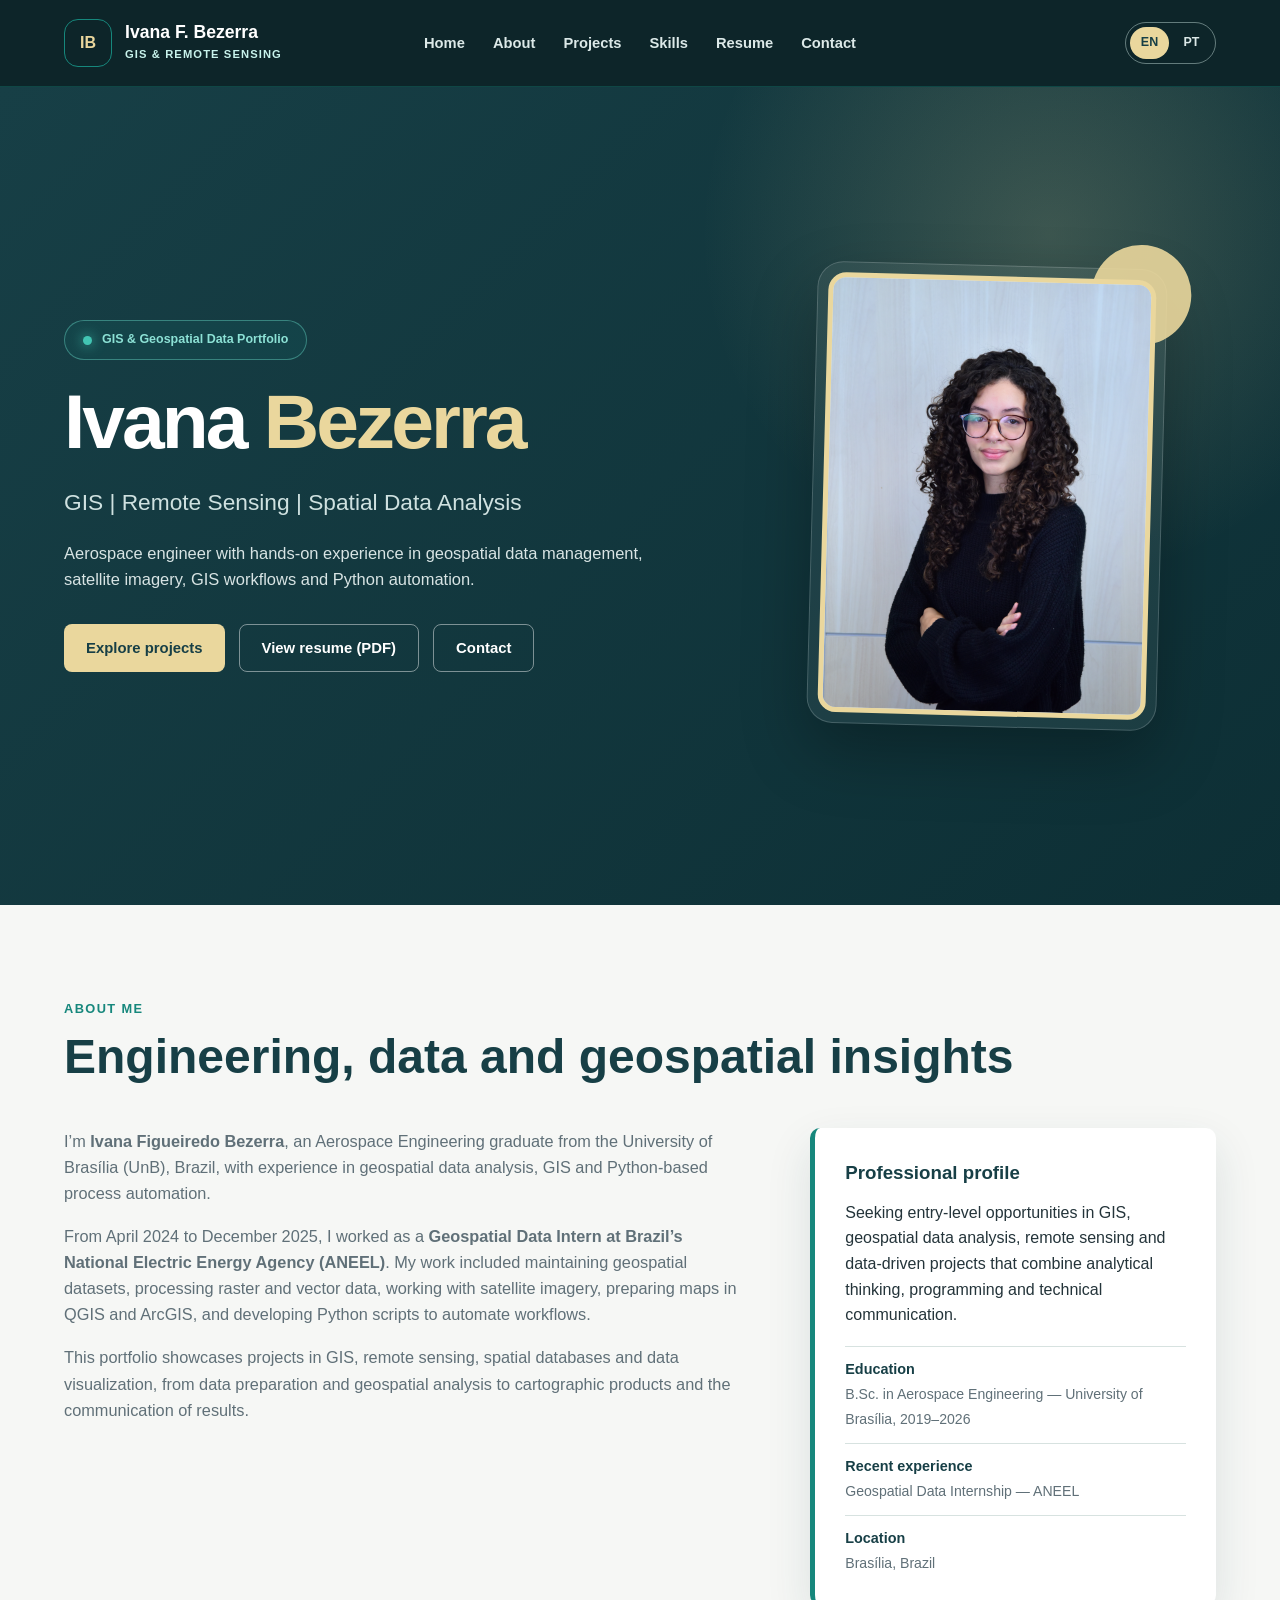
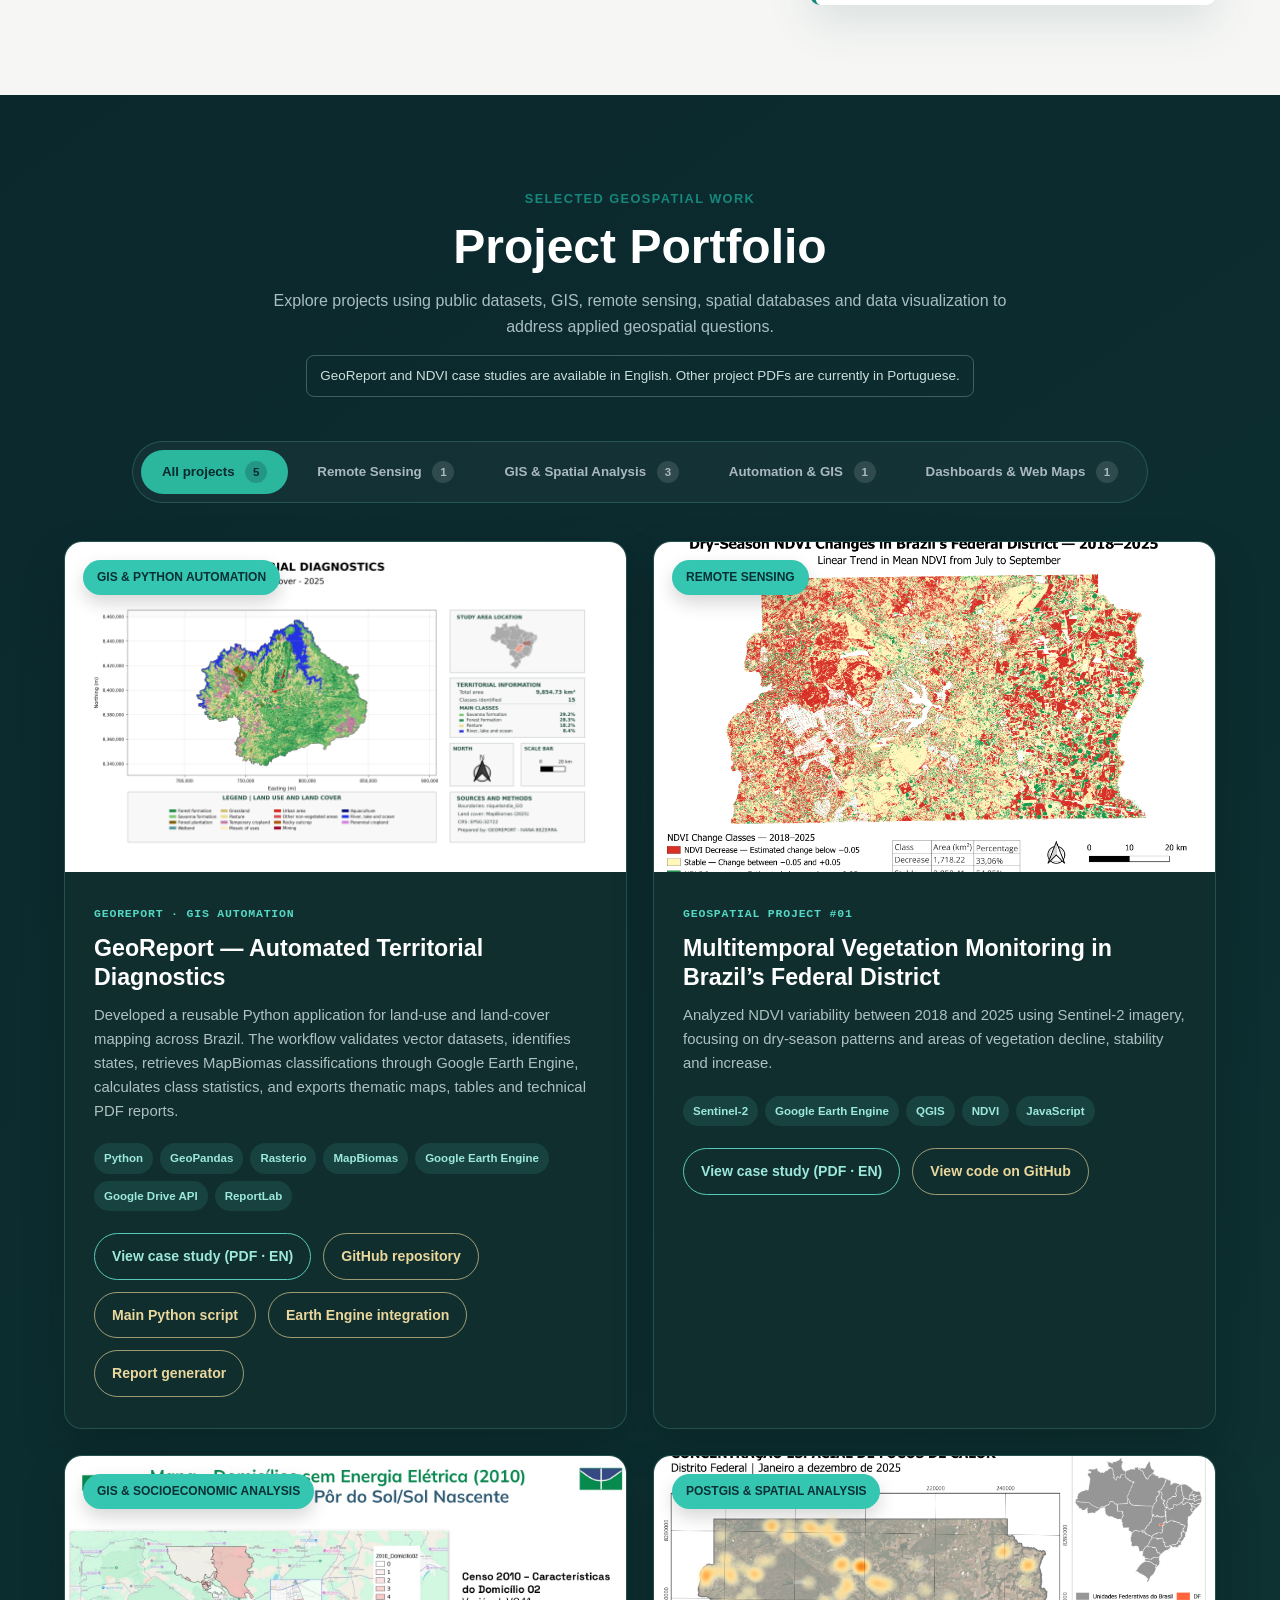
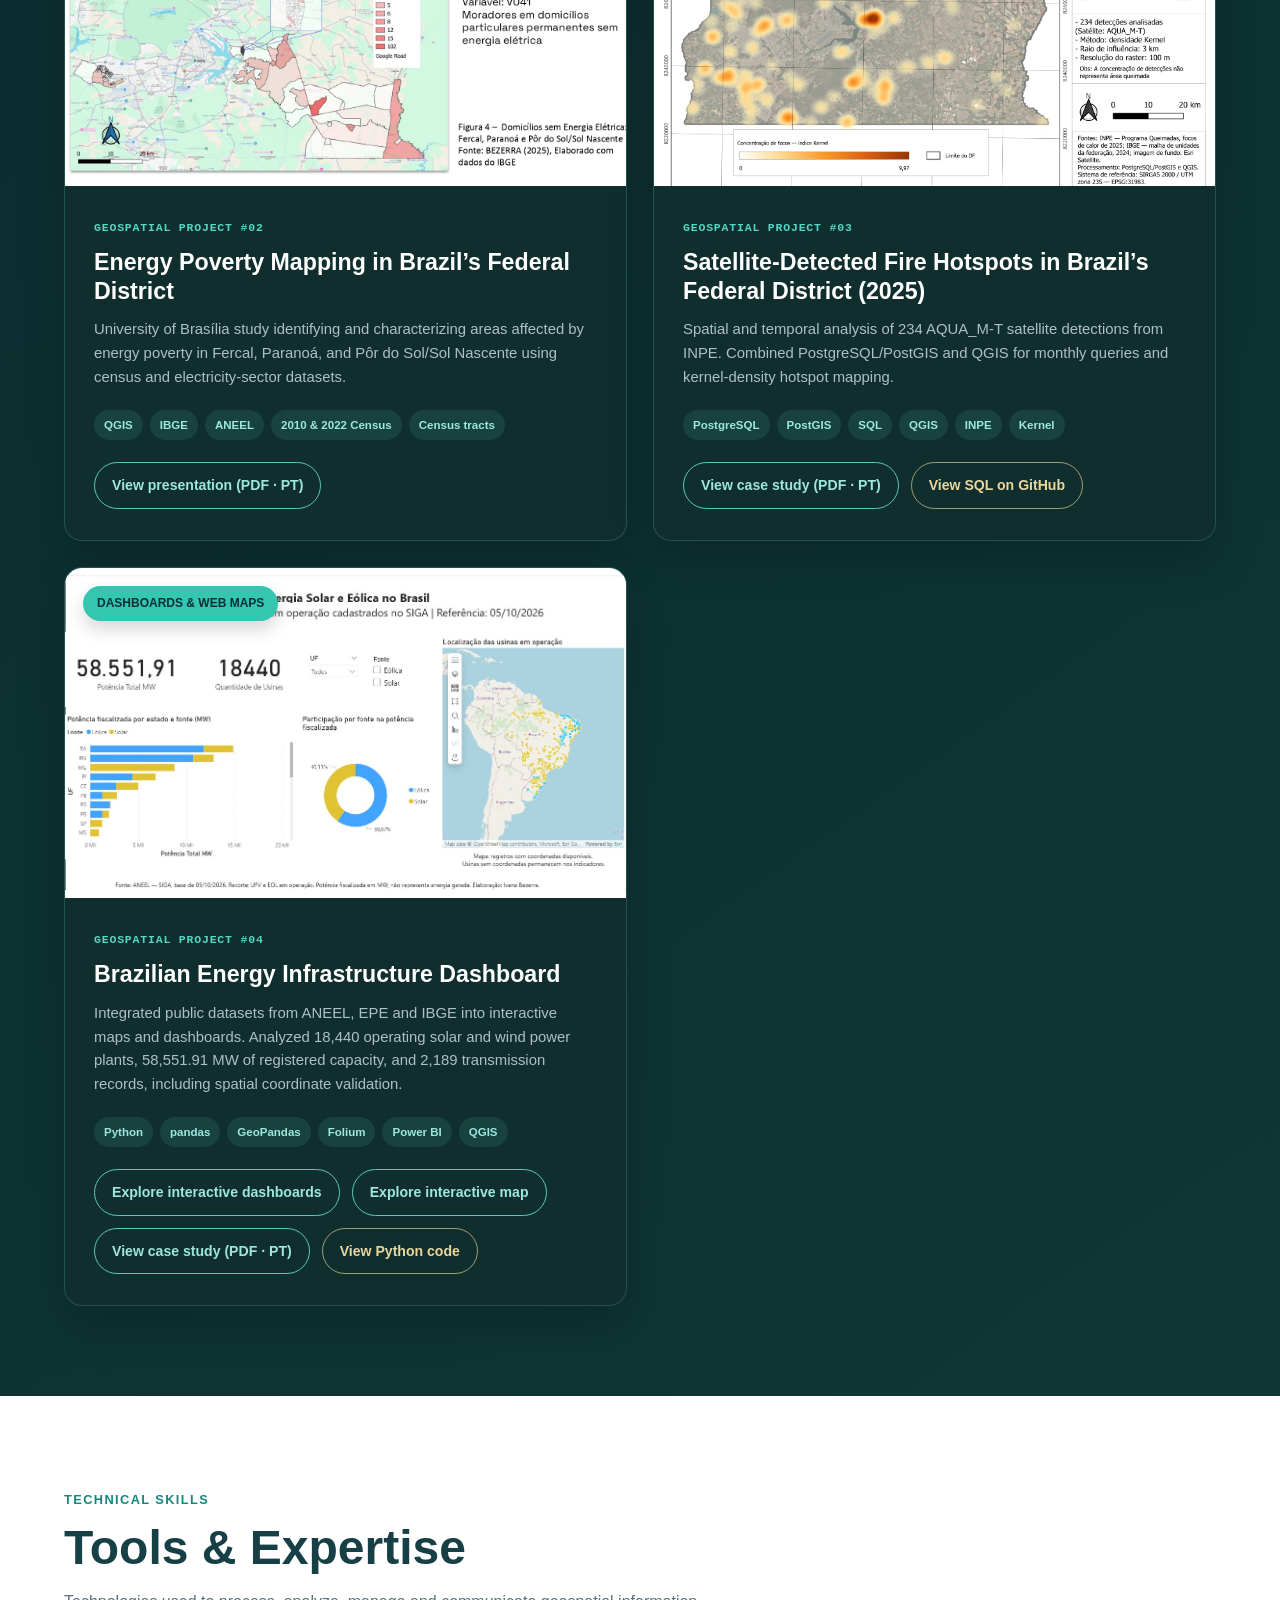
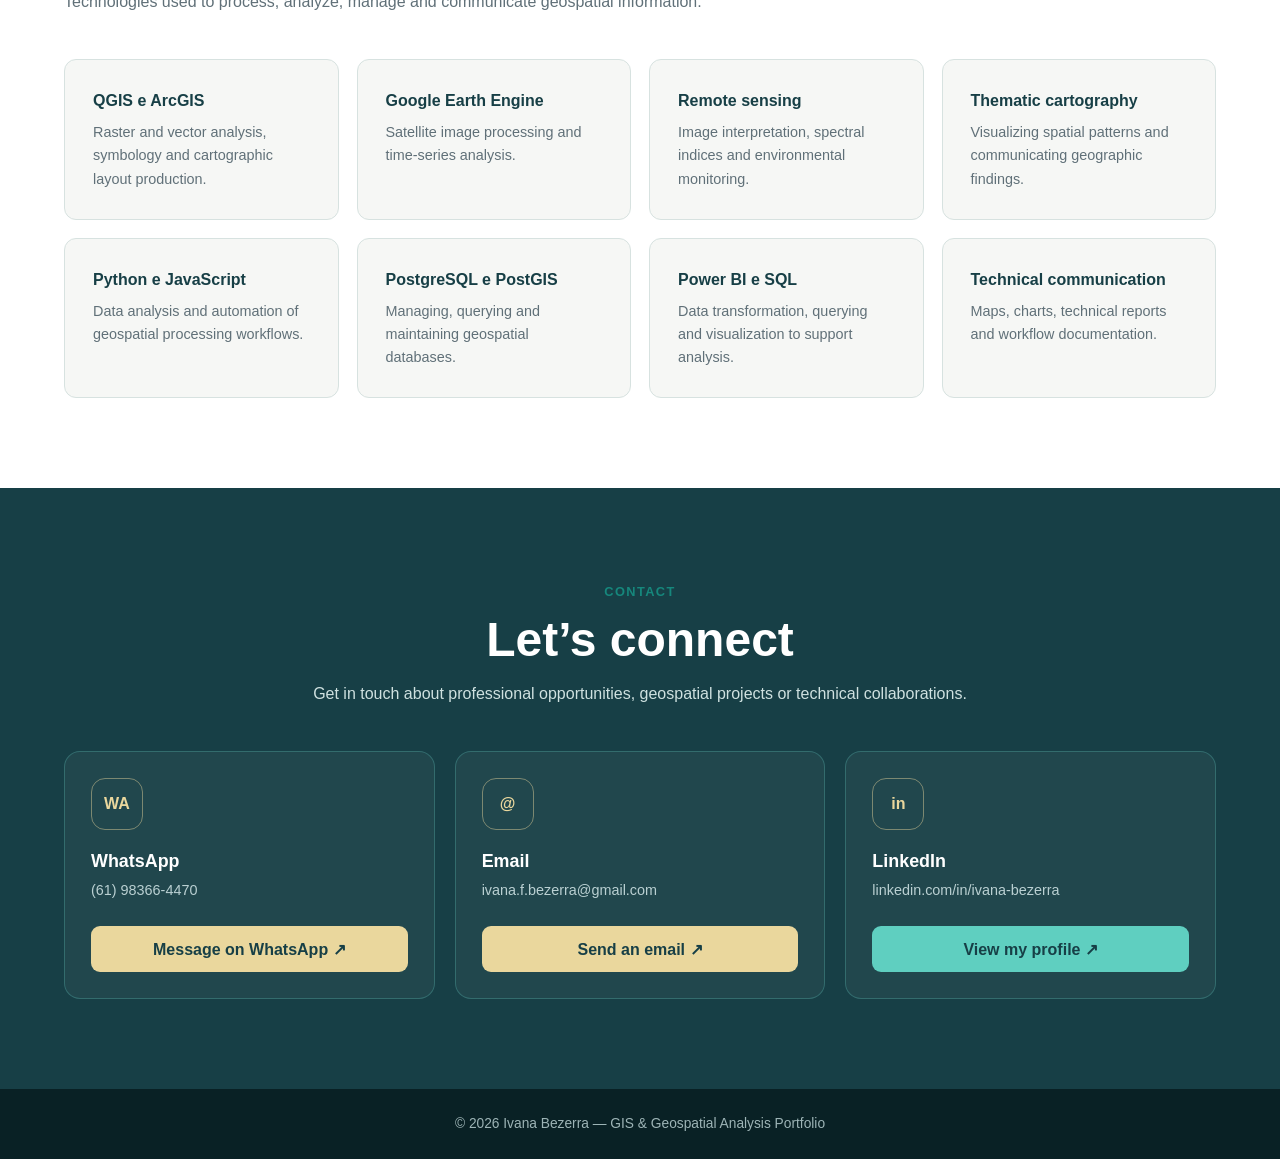
==== commit 2453b842: "Add files via upload" ====
--- a/index.html
+++ b/index.html
@@ -11,28 +11,28 @@
 <main>
 <section class="hero" id="home"><div class="container hero-grid"><div><span class="tag">GIS &amp; Geospatial Data Portfolio</span><h1>Ivana <span>Bezerra</span></h1><h2>GIS | Remote Sensing | Spatial Data Analysis</h2><p>Aerospace engineer with hands-on experience in geospatial data management, satellite imagery, GIS workflows and Python automation.</p><div class="buttons"><a class="button" href="#projects">Explore projects</a><a class="button button-outline" href="ivana-bezerra-resume-en.pdf" rel="noopener noreferrer" target="_blank">View resume (PDF)</a><a class="button button-outline" href="#contact">Contact</a></div></div><div class="profile-wrap"><img alt="Professional portrait of Ivana Bezerra" class="profile-photo" src="foto-ivana.JPG"/></div></div></section>
 <section id="about"><div class="container"><div class="section-head"><span>About me</span><h2>Engineering, data and geospatial insights</h2></div><div class="about-grid"><div class="about-copy"><p>I’m <strong>Ivana Figueiredo Bezerra</strong>, an Aerospace Engineering graduate from the University of Brasília (UnB), Brazil, with experience in geospatial data analysis, GIS and Python-based process automation.</p><p>From April 2024 to December 2025, I worked as a <strong>Geospatial Data Intern at Brazil’s National Electric Energy Agency (ANEEL)</strong>. My work included maintaining geospatial datasets, processing raster and vector data, working with satellite imagery, preparing maps in QGIS and ArcGIS, and developing Python scripts to automate workflows.</p><p>This portfolio showcases projects in GIS, remote sensing, spatial databases and data visualization, from data preparation and geospatial analysis to cartographic products and the communication of results.</p></div><aside class="highlight"><h3>Professional profile</h3><p>Seeking entry-level opportunities in GIS, geospatial data analysis, remote sensing and data-driven projects that combine analytical thinking, programming and technical communication.</p><div class="facts"><div class="fact"><strong>Education</strong><span>B.Sc. in Aerospace Engineering — University of Brasília, 2019–2026</span></div><div class="fact"><strong>Recent experience</strong><span>Geospatial Data Internship — ANEEL</span></div><div class="fact"><strong>Location</strong><span>Brasília, Brazil</span></div></div></aside></div></div></section>
-<section class="projects" id="projects"><div class="container"><div class="section-head center"><span>Selected geospatial work</span><h2>Project Portfolio</h2><p>Explore projects using public datasets, GIS, remote sensing, spatial databases and data visualization to address applied geospatial questions.</p><p class="reports-note">Note: full case-study PDFs are currently in Portuguese; project summaries are provided here in English.</p></div><div aria-label="Filter projects by category" class="filters"><button class="filter active" data-filter="todos" type="button">All projects <span>5</span></button><button class="filter" data-filter="sensoriamento" type="button">Remote Sensing <span>1</span></button><button class="filter" data-filter="sig" type="button">GIS &amp; Spatial Analysis <span>3</span></button><button class="filter" data-filter="automacao" type="button">Automation &amp; GIS <span>1</span></button><button class="filter" data-filter="dashboards" type="button">Dashboards &amp; Web Maps <span>1</span></button></div><div class="gallery" id="projectGallery">
-<article class="project-card project-featured" data-category="sig automacao" id="projeto-georeport">
+<section class="projects" id="projects"><div class="container"><div class="section-head center"><span>Selected geospatial work</span><h2>Project Portfolio</h2><p>Explore projects using public datasets, GIS, remote sensing, spatial databases and data visualization to address applied geospatial questions.</p><p class="reports-note">GeoReport and NDVI case studies are available in English. Other project PDFs are currently in Portuguese.</p></div><div aria-label="Filter projects by category" class="filters"><button class="filter active" data-filter="todos" type="button">All projects <span>5</span></button><button class="filter" data-filter="sensoriamento" type="button">Remote Sensing <span>1</span></button><button class="filter" data-filter="sig" type="button">GIS &amp; Spatial Analysis <span>3</span></button><button class="filter" data-filter="automacao" type="button">Automation &amp; GIS <span>1</span></button><button class="filter" data-filter="dashboards" type="button">Dashboards &amp; Web Maps <span>1</span></button></div><div class="gallery" id="projectGallery">
+<article class="project-card" data-category="sig automacao" data-order="5" id="projeto-georeport">
 <div class="project-image georeport-image"><span class="category-badge">GIS &amp; Python automation</span>
-<img alt="GeoReport: mapa temático de uso e cobertura da terra de Niquelândia, Goiás" class="georeport-cover" fetchpriority="high" src="capa-georeport.png"/></div>
-<div class="project-body"><span class="project-label">Featured project · GeoReport</span>
+<img alt="GeoReport land-use and land-cover map of Niquelândia, Goiás, Brazil, in English" class="georeport-cover" fetchpriority="high" src="georeport_cover_en.png"/></div>
+<div class="project-body"><span class="project-label">GeoReport · GIS automation</span>
 <h3>GeoReport — Automated Territorial Diagnostics</h3><p>Developed a reusable Python application for land-use and land-cover mapping across Brazil. The workflow validates vector datasets, identifies states, retrieves MapBiomas classifications through Google Earth Engine, calculates class statistics, and exports thematic maps, tables and technical PDF reports.</p>
 <div class="tech"><span>Python</span><span>GeoPandas</span><span>Rasterio</span><span>MapBiomas</span><span>Google Earth Engine</span><span>Google Drive API</span><span>ReportLab</span></div>
 <div class="project-actions">
-<a class="project-button" href="estudo-georeport-diagnostico-territorial.pdf" rel="noopener noreferrer" target="_blank">View case study (PDF · PT)</a>
-<a class="project-button project-button-secondary" href="https://github.com/ivanafbezerra-afk/GeoReport_Diagnostico_territorial" rel="noopener noreferrer" target="_blank">GitHub repository</a>
-<a class="project-button project-button-secondary" href="https://github.com/ivanafbezerra-afk/GeoReport_Diagnostico_territorial/blob/main/main.py" rel="noopener noreferrer" target="_blank">Main Python script</a>
-<a class="project-button project-button-secondary" href="https://github.com/ivanafbezerra-afk/GeoReport_Diagnostico_territorial/blob/main/gee_mapbiomas.py" rel="noopener noreferrer" target="_blank">Earth Engine integration</a>
-<a class="project-button project-button-secondary" href="https://github.com/ivanafbezerra-afk/GeoReport_Diagnostico_territorial/blob/main/relatorio_georeport.py" rel="noopener noreferrer" target="_blank">Report generator</a>
+<a class="project-button" href="study-georeport-territorial-diagnostic.pdf" rel="noopener noreferrer" target="_blank">View case study (PDF · EN)</a>
+<a class="project-button project-button-secondary" href="https://github.com/ivanafbezerra-afk/GeoReport" rel="noopener noreferrer" target="_blank">GitHub repository</a>
+<a class="project-button project-button-secondary" href="https://github.com/ivanafbezerra-afk/GeoReport/blob/main/main.py" rel="noopener noreferrer" target="_blank">Main Python script</a>
+<a class="project-button project-button-secondary" href="https://github.com/ivanafbezerra-afk/GeoReport/blob/main/earth_engine_mapbiomas.py" rel="noopener noreferrer" target="_blank">Earth Engine integration</a>
+<a class="project-button project-button-secondary" href="https://github.com/ivanafbezerra-afk/GeoReport/blob/main/technical_report.py" rel="noopener noreferrer" target="_blank">Report generator</a>
 </div>
 </div></article>
-<article class="project-card" data-category="sensoriamento"><div class="project-image"><span class="category-badge">Remote sensing</span><img alt="Sentinel-2 NDVI change map for Brazil’s Federal District, 2018–2025" src="capa-projeto-ndvi.png"/></div><div class="project-body"><span class="project-label">Geospatial project #01</span><h3>Multitemporal Vegetation Monitoring in Brazil’s Federal District</h3><p>Analyzed NDVI variability between 2018 and 2025 using Sentinel-2 imagery, focusing on dry-season patterns and areas of vegetation decline, stability and increase.</p><div class="tech"><span>Sentinel-2</span><span>Google Earth Engine</span><span>QGIS</span><span>NDVI</span><span>JavaScript</span></div><div class="project-actions"><a class="project-button" href="estudo-ndvi-distrito-federal.pdf" rel="noopener noreferrer" target="_blank">View case study (PDF · PT)</a><a class="project-button project-button-secondary" href="https://github.com/ivanafbezerra-afk/monitoramento-ndvi-distrito-federal" rel="noopener noreferrer" target="_blank">View code on GitHub</a></div></div></article>
-<article class="project-card" data-category="sig"><div class="project-image"><span class="category-badge">GIS &amp; socioeconomic analysis</span><img alt="Map showing energy poverty in Brazil’s Federal District" src="capa-pobreza-energetica.png"/></div><div class="project-body"><span class="project-label">Geospatial project #02</span><h3>Energy Poverty Mapping in Brazil’s Federal District</h3><p>University of Brasília study identifying and characterizing areas affected by energy poverty in Fercal, Paranoá, and Pôr do Sol/Sol Nascente using census and electricity-sector datasets.</p><div class="tech"><span>QGIS</span><span>IBGE</span><span>ANEEL</span><span>2010 &amp; 2022 Census</span><span>Census tracts</span></div><div class="project-actions"><a class="project-button" href="estudo-pobreza-energetica.pdf" rel="noopener noreferrer" target="_blank">View presentation (PDF · PT)</a></div></div></article>
-<article class="project-card" data-category="sig"><div class="project-image"><span class="category-badge">PostGIS &amp; spatial analysis</span><img alt="Spatial density map of fire hotspots in Brazil’s Federal District, 2025" loading="lazy" src="capa-projeto-queimadas.png"/></div><div class="project-body"><span class="project-label">Geospatial project #03</span><h3>Satellite-Detected Fire Hotspots in Brazil’s Federal District (2025)</h3><p>Spatial and temporal analysis of 234 AQUA_M-T satellite detections from INPE. Combined PostgreSQL/PostGIS and QGIS for monthly queries and kernel-density hotspot mapping.</p><div class="tech"><span>PostgreSQL</span><span>PostGIS</span><span>SQL</span><span>QGIS</span><span>INPE</span><span>Kernel</span></div><div class="project-actions"><a class="project-button" href="estudo-queimadas-distrito-federal.pdf" rel="noopener noreferrer" target="_blank">View case study (PDF · PT)</a><a class="project-button project-button-secondary" href="https://github.com/ivanafbezerra-afk/estudo-areas-queimadas-df-2025/blob/HEAD/scripts_queimadas_df_2025.sql" rel="noopener noreferrer" target="_blank">View SQL on GitHub</a></div></div></article>
-<article class="project-card" data-category="dashboards"><div class="project-image" style="background:#fff"><span class="category-badge">Dashboards &amp; web maps</span><img alt="Energy dashboard with solar and wind power plant indicators and a map of Brazil" loading="lazy" src="capa-energia-brasil.png" style="object-fit:contain"/></div><div class="project-body"><span class="project-label">Geospatial project #04</span><h3>Brazilian Energy Infrastructure Dashboard</h3><p>Integrated public datasets from ANEEL, EPE and IBGE into interactive maps and dashboards. Analyzed 18,440 operating solar and wind power plants, 58,551.91 MW of registered capacity, and 2,189 transmission records, including spatial coordinate validation.</p><div class="tech"><span>Python</span><span>pandas</span><span>GeoPandas</span><span>Folium</span><span>Power BI</span><span>QGIS</span></div><div class="project-actions"><a class="project-button" href="https://ivanafbezerra-afk.github.io/dashboard-energia-brasil/dashboard.html" rel="noopener noreferrer" target="_blank">Explore interactive dashboards</a><a class="project-button" href="https://ivanafbezerra-afk.github.io/dashboard-energia-brasil/" rel="noopener noreferrer" target="_blank">Explore interactive map</a><a class="project-button" href="estudo-energia-brasil.pdf" rel="noopener noreferrer" target="_blank">View case study (PDF · PT)</a><a class="project-button project-button-secondary" href="https://github.com/ivanafbezerra-afk/dashboard-energia-brasil/tree/main/scripts" rel="noopener noreferrer" target="_blank">View Python code</a></div></div></article>
+<article class="project-card" data-category="sensoriamento" data-order="4"><div class="project-image"><span class="category-badge">Remote sensing</span><img alt="Dry-season NDVI changes in Brazil’s Federal District, 2018–2025; English map" src="cover_project_ndvi.png"/></div><div class="project-body"><span class="project-label">Geospatial project #01</span><h3>Multitemporal Vegetation Monitoring in Brazil’s Federal District</h3><p>Analyzed NDVI variability between 2018 and 2025 using Sentinel-2 imagery, focusing on dry-season patterns and areas of vegetation decline, stability and increase.</p><div class="tech"><span>Sentinel-2</span><span>Google Earth Engine</span><span>QGIS</span><span>NDVI</span><span>JavaScript</span></div><div class="project-actions"><a class="project-button" href="study-ndvi-federal-district.pdf" rel="noopener noreferrer" target="_blank">View case study (PDF · EN)</a><a class="project-button project-button-secondary" href="https://github.com/ivanafbezerra-afk/monitoramento-ndvi-distrito-federal" rel="noopener noreferrer" target="_blank">View code on GitHub</a></div></div></article>
+<article class="project-card" data-category="sig" data-order="3"><div class="project-image"><span class="category-badge">GIS &amp; socioeconomic analysis</span><img alt="Map showing energy poverty in Brazil’s Federal District" src="capa-pobreza-energetica.png"/></div><div class="project-body"><span class="project-label">Geospatial project #02</span><h3>Energy Poverty Mapping in Brazil’s Federal District</h3><p>University of Brasília study identifying and characterizing areas affected by energy poverty in Fercal, Paranoá, and Pôr do Sol/Sol Nascente using census and electricity-sector datasets.</p><div class="tech"><span>QGIS</span><span>IBGE</span><span>ANEEL</span><span>2010 &amp; 2022 Census</span><span>Census tracts</span></div><div class="project-actions"><a class="project-button" href="estudo-pobreza-energetica.pdf" rel="noopener noreferrer" target="_blank">View presentation (PDF · PT)</a></div></div></article>
+<article class="project-card" data-category="sig" data-order="2"><div class="project-image"><span class="category-badge">PostGIS &amp; spatial analysis</span><img alt="Spatial density map of fire hotspots in Brazil’s Federal District, 2025" loading="lazy" src="capa-projeto-queimadas.png"/></div><div class="project-body"><span class="project-label">Geospatial project #03</span><h3>Satellite-Detected Fire Hotspots in Brazil’s Federal District (2025)</h3><p>Spatial and temporal analysis of 234 AQUA_M-T satellite detections from INPE. Combined PostgreSQL/PostGIS and QGIS for monthly queries and kernel-density hotspot mapping.</p><div class="tech"><span>PostgreSQL</span><span>PostGIS</span><span>SQL</span><span>QGIS</span><span>INPE</span><span>Kernel</span></div><div class="project-actions"><a class="project-button" href="estudo-queimadas-distrito-federal.pdf" rel="noopener noreferrer" target="_blank">View case study (PDF · PT)</a><a class="project-button project-button-secondary" href="https://github.com/ivanafbezerra-afk/estudo-areas-queimadas-df-2025/blob/HEAD/scripts_queimadas_df_2025.sql" rel="noopener noreferrer" target="_blank">View SQL on GitHub</a></div></div></article>
+<article class="project-card" data-category="dashboards" data-order="1"><div class="project-image" style="background:#fff"><span class="category-badge">Dashboards &amp; web maps</span><img alt="Energy dashboard with solar and wind power plant indicators and a map of Brazil" loading="lazy" src="capa-energia-brasil.png" style="object-fit:contain"/></div><div class="project-body"><span class="project-label">Geospatial project #04</span><h3>Brazilian Energy Infrastructure Dashboard</h3><p>Integrated public datasets from ANEEL, EPE and IBGE into interactive maps and dashboards. Analyzed 18,440 operating solar and wind power plants, 58,551.91 MW of registered capacity, and 2,189 transmission records, including spatial coordinate validation.</p><div class="tech"><span>Python</span><span>pandas</span><span>GeoPandas</span><span>Folium</span><span>Power BI</span><span>QGIS</span></div><div class="project-actions"><a class="project-button" href="https://ivanafbezerra-afk.github.io/dashboard-energia-brasil/dashboard.html" rel="noopener noreferrer" target="_blank">Explore interactive dashboards</a><a class="project-button" href="https://ivanafbezerra-afk.github.io/dashboard-energia-brasil/" rel="noopener noreferrer" target="_blank">Explore interactive map</a><a class="project-button" href="estudo-energia-brasil.pdf" rel="noopener noreferrer" target="_blank">View case study (PDF · PT)</a><a class="project-button project-button-secondary" href="https://github.com/ivanafbezerra-afk/dashboard-energia-brasil/tree/main/scripts" rel="noopener noreferrer" target="_blank">View Python code</a></div></div></article>
 </div></div></section>
 <section class="skills" id="skills"><div class="container"><div class="section-head"><span>Technical skills</span><h2>Tools &amp; Expertise</h2><p>Technologies used to process, analyze, manage and communicate geospatial information.</p></div><div class="skills-grid"><article class="skill"><h3>QGIS e ArcGIS</h3><p>Raster and vector analysis, symbology and cartographic layout production.</p></article><article class="skill"><h3>Google Earth Engine</h3><p>Satellite image processing and time-series analysis.</p></article><article class="skill"><h3>Remote sensing</h3><p>Image interpretation, spectral indices and environmental monitoring.</p></article><article class="skill"><h3>Thematic cartography</h3><p>Visualizing spatial patterns and communicating geographic findings.</p></article><article class="skill"><h3>Python e JavaScript</h3><p>Data analysis and automation of geospatial processing workflows.</p></article><article class="skill"><h3>PostgreSQL e PostGIS</h3><p>Managing, querying and maintaining geospatial databases.</p></article><article class="skill"><h3>Power BI e SQL</h3><p>Data transformation, querying and visualization to support analysis.</p></article><article class="skill"><h3>Technical communication</h3><p>Maps, charts, technical reports and workflow documentation.</p></article></div></div></section>
-<section class="contact" id="contact"><div class="container"><div class="section-head center"><span>Contact</span><h2>Let’s connect</h2><p>Get in touch about professional opportunities, geospatial projects or technical collaborations.</p></div><div class="contact-grid"><article class="contact-card"><span class="contact-icon">WA</span><h3>WhatsApp</h3><p class="contact-value">(61) 98366-4470</p><a class="contact-button" href="https://wa.me/5561983664470" rel="noopener noreferrer" target="_blank">Message on WhatsApp ↗</a></article><article class="contact-card"><span class="contact-icon">@</span><h3>Email</h3><p class="contact-value">ivana.f.bezerra@gmail.com</p><a class="contact-button" href="mailto:ivana.f.bezerra@gmail.com">Send an email ↗</a></article><article class="contact-card"><span class="contact-icon">in</span><h3>LinkedIn</h3><p class="contact-value">ivana-bezerra-765650332</p><a class="contact-button linkedin" href="https://www.linkedin.com/in/ivana-bezerra-765650332" rel="noopener noreferrer" target="_blank">View my profile ↗</a></article></div></div></section>
+<section class="contact" id="contact"><div class="container"><div class="section-head center"><span>Contact</span><h2>Let’s connect</h2><p>Get in touch about professional opportunities, geospatial projects or technical collaborations.</p></div><div class="contact-grid"><article class="contact-card"><span class="contact-icon">WA</span><h3>WhatsApp</h3><p class="contact-value">(61) 98366-4470</p><a class="contact-button" href="https://wa.me/5561983664470" rel="noopener noreferrer" target="_blank">Message on WhatsApp ↗</a></article><article class="contact-card"><span class="contact-icon">@</span><h3>Email</h3><p class="contact-value">ivana.f.bezerra@gmail.com</p><a class="contact-button" href="mailto:ivana.f.bezerra@gmail.com">Send an email ↗</a></article><article class="contact-card"><span class="contact-icon">in</span><h3>LinkedIn</h3><p class="contact-value">linkedin.com/in/ivana-bezerra</p><a class="contact-button linkedin" href="https://www.linkedin.com/in/ivana-bezerra/" rel="noopener noreferrer" target="_blank">View my profile ↗</a></article></div></div></section>
 </main>
 <footer><div class="container">© 2026 Ivana Bezerra — GIS &amp; Geospatial Analysis Portfolio</div></footer>
 <script defer="True" src="main.js"></script></body>
